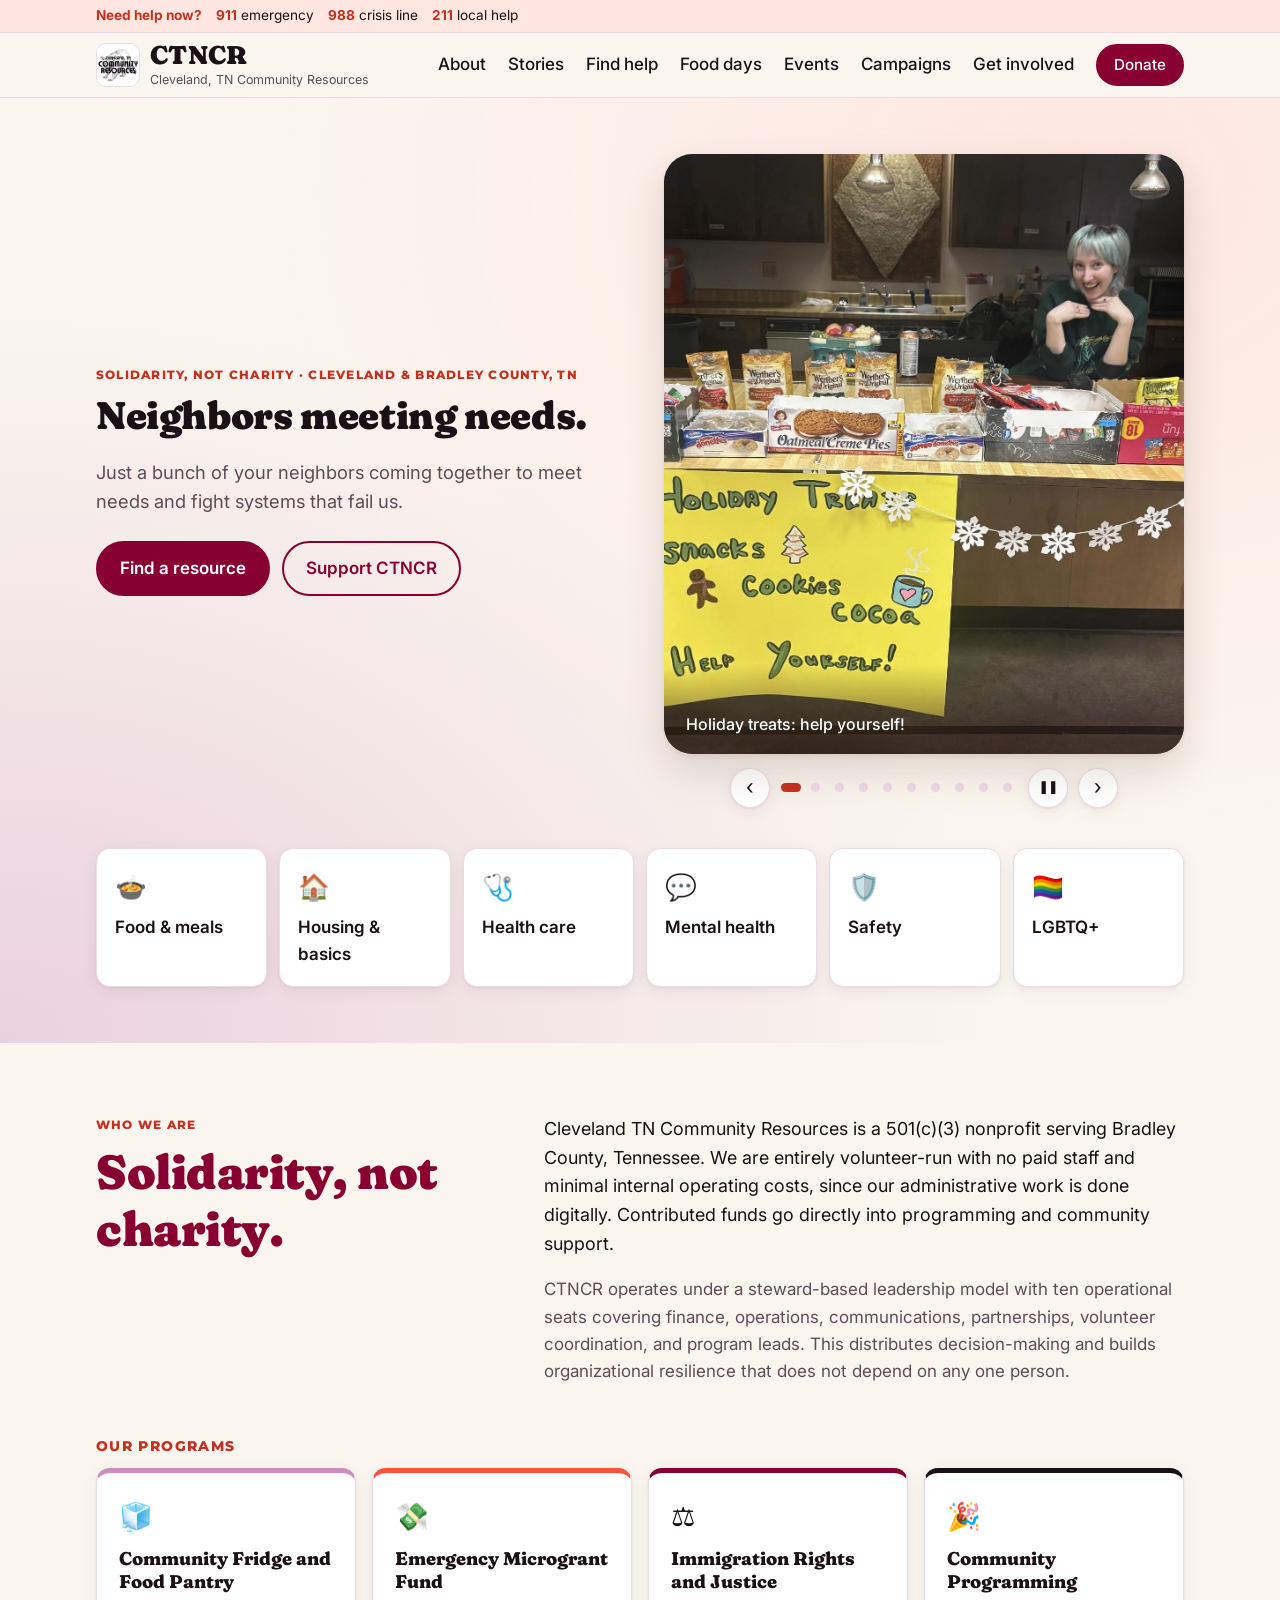
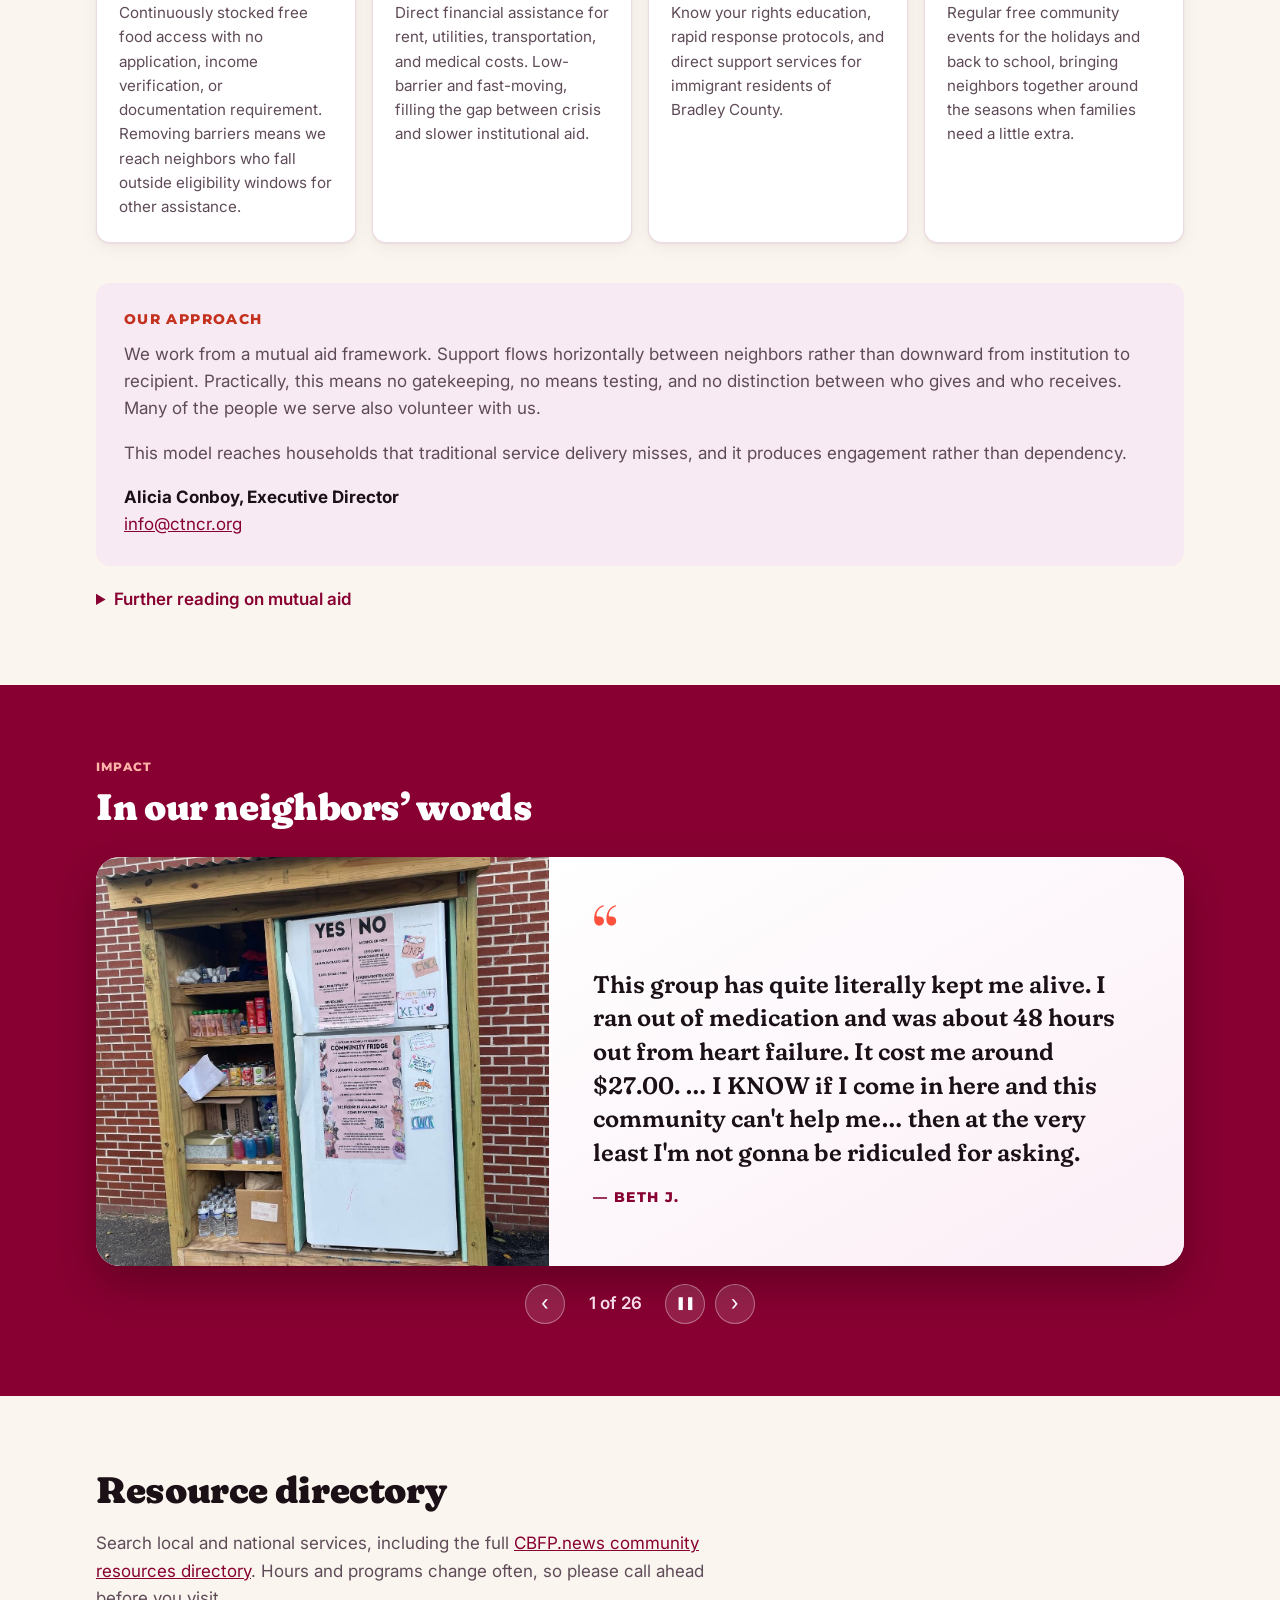
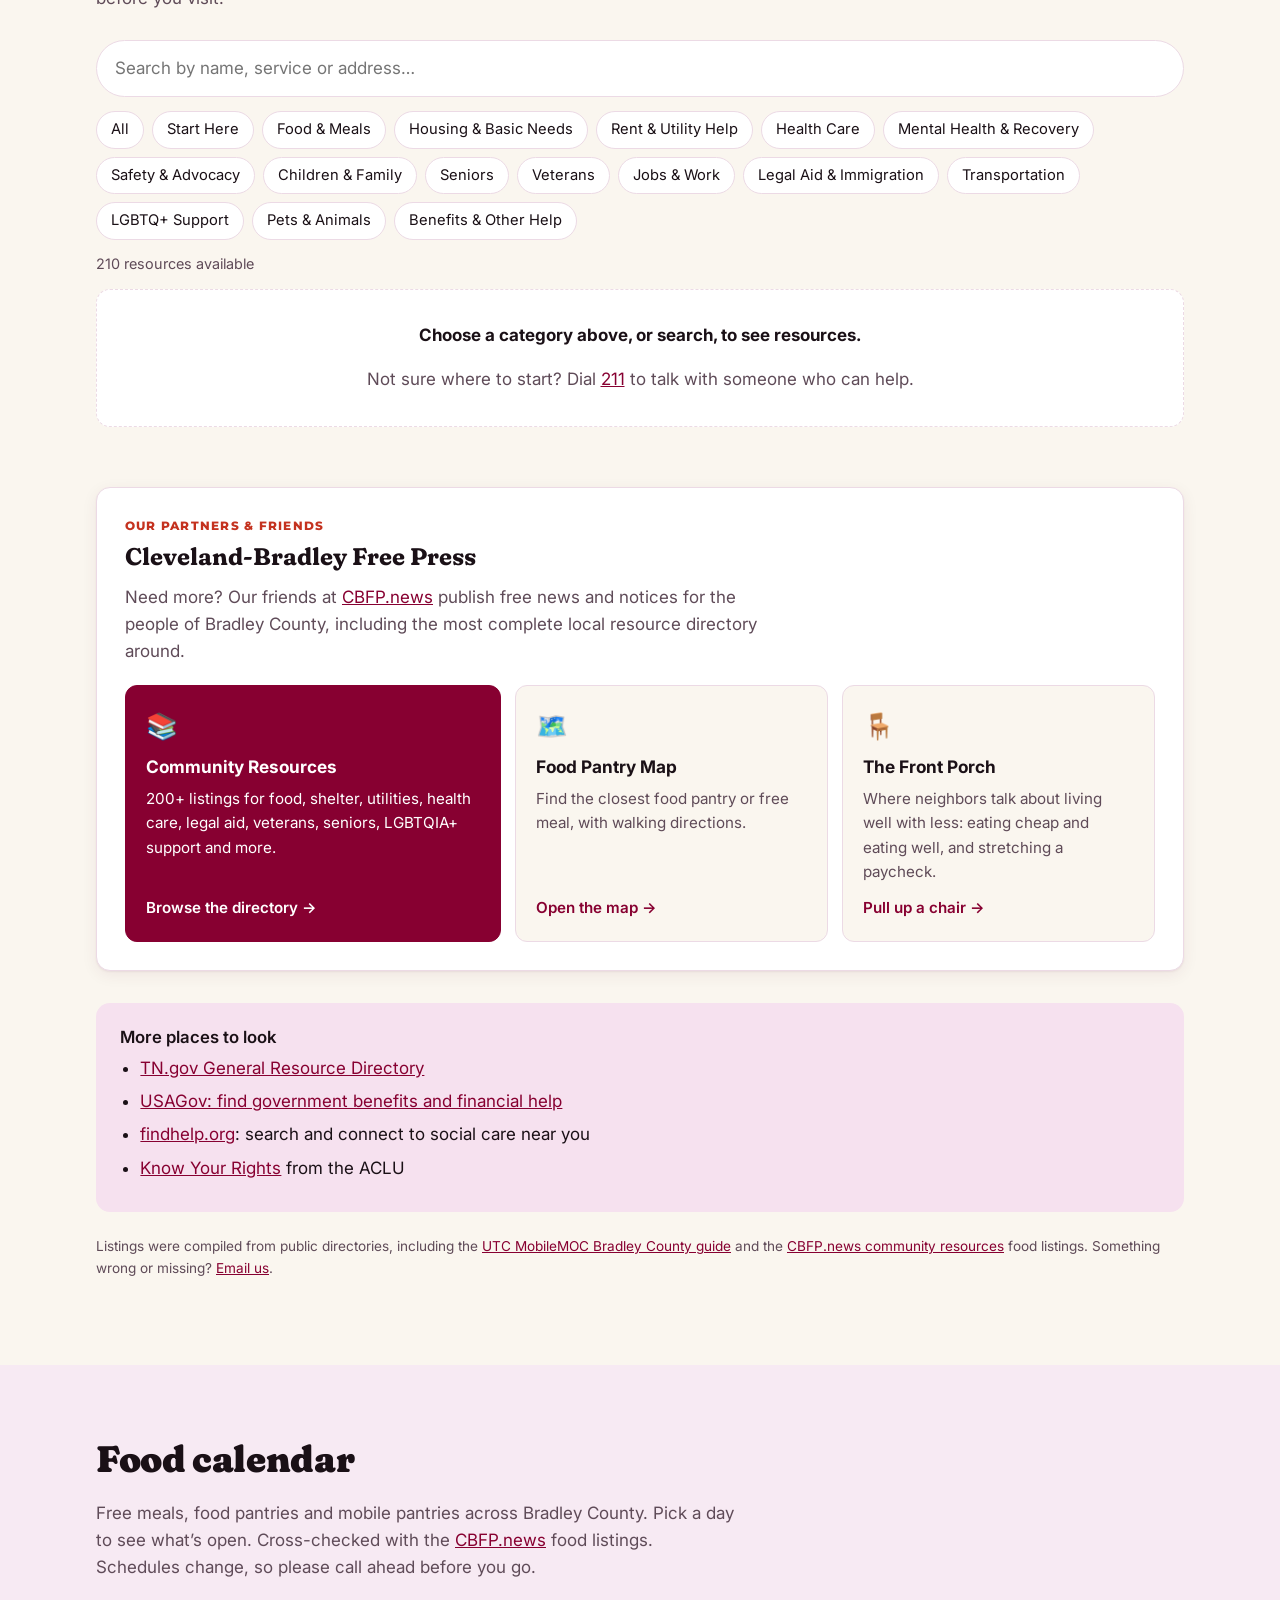
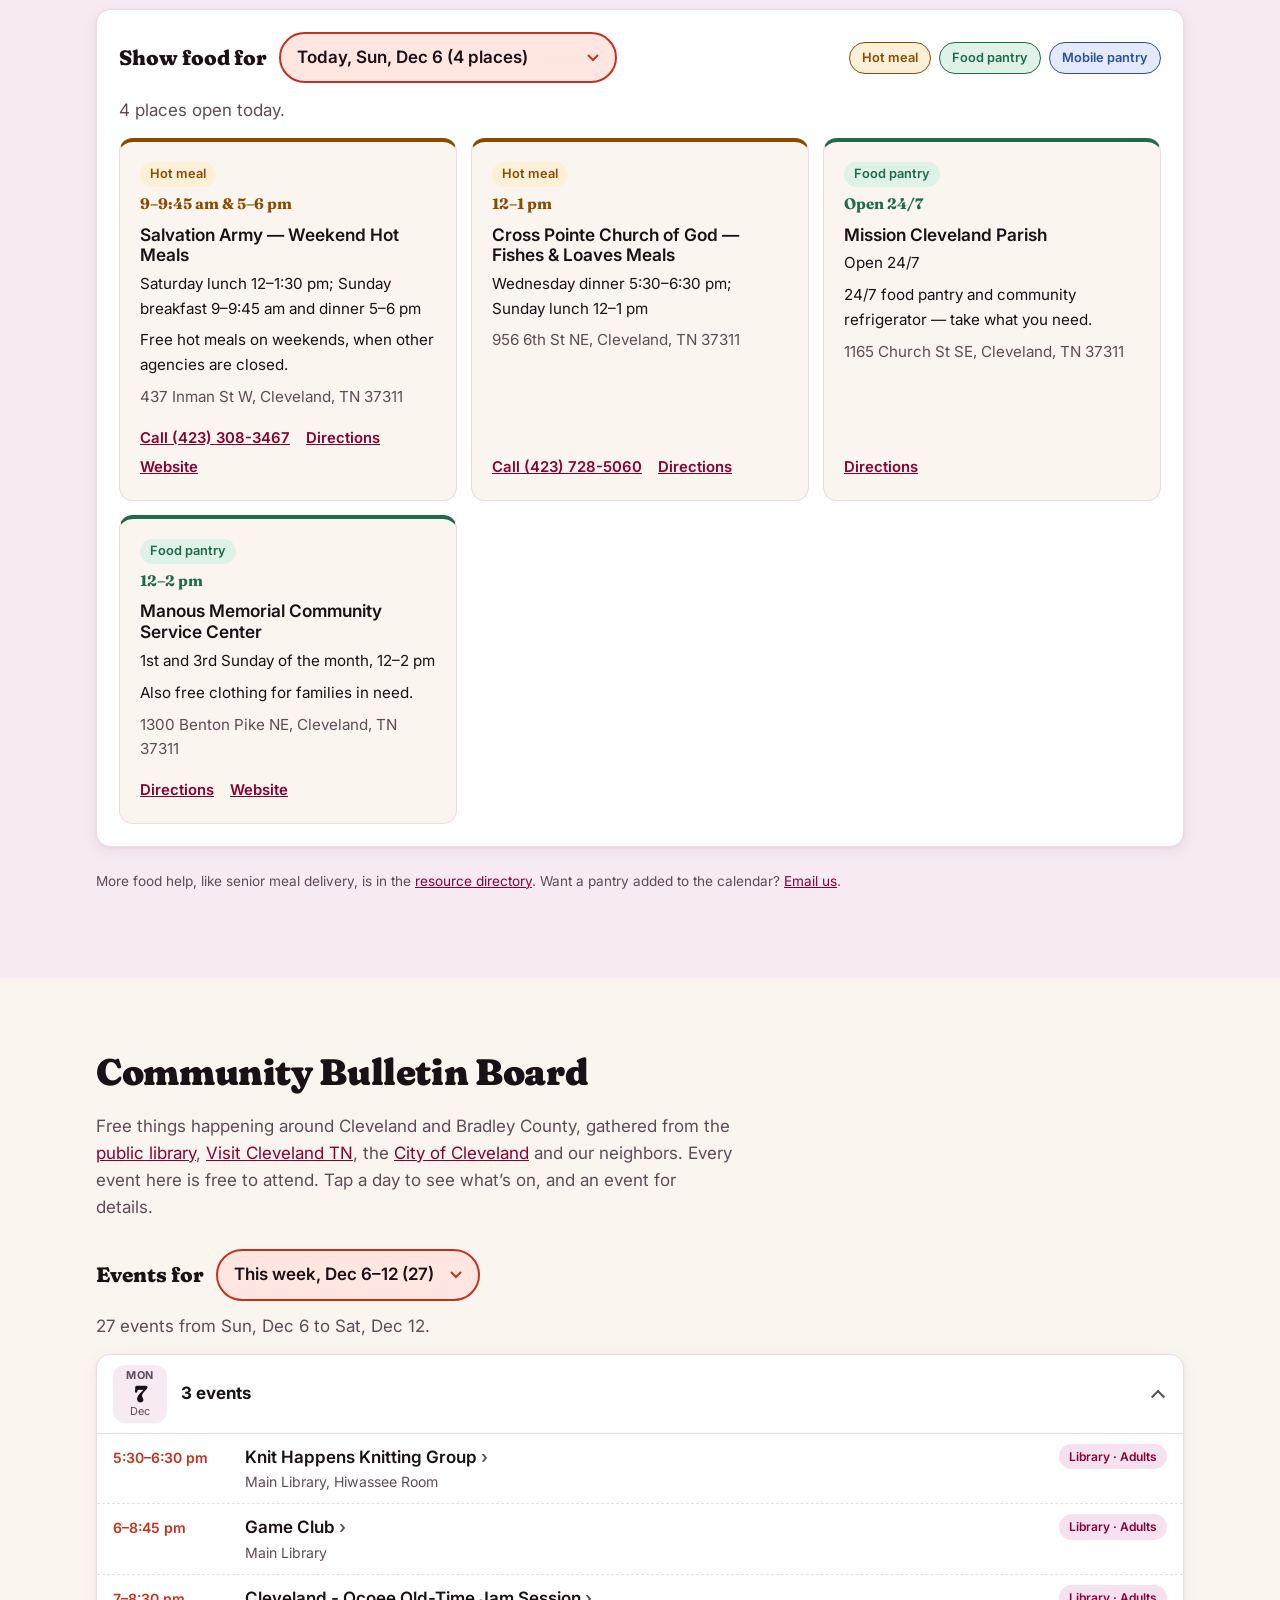
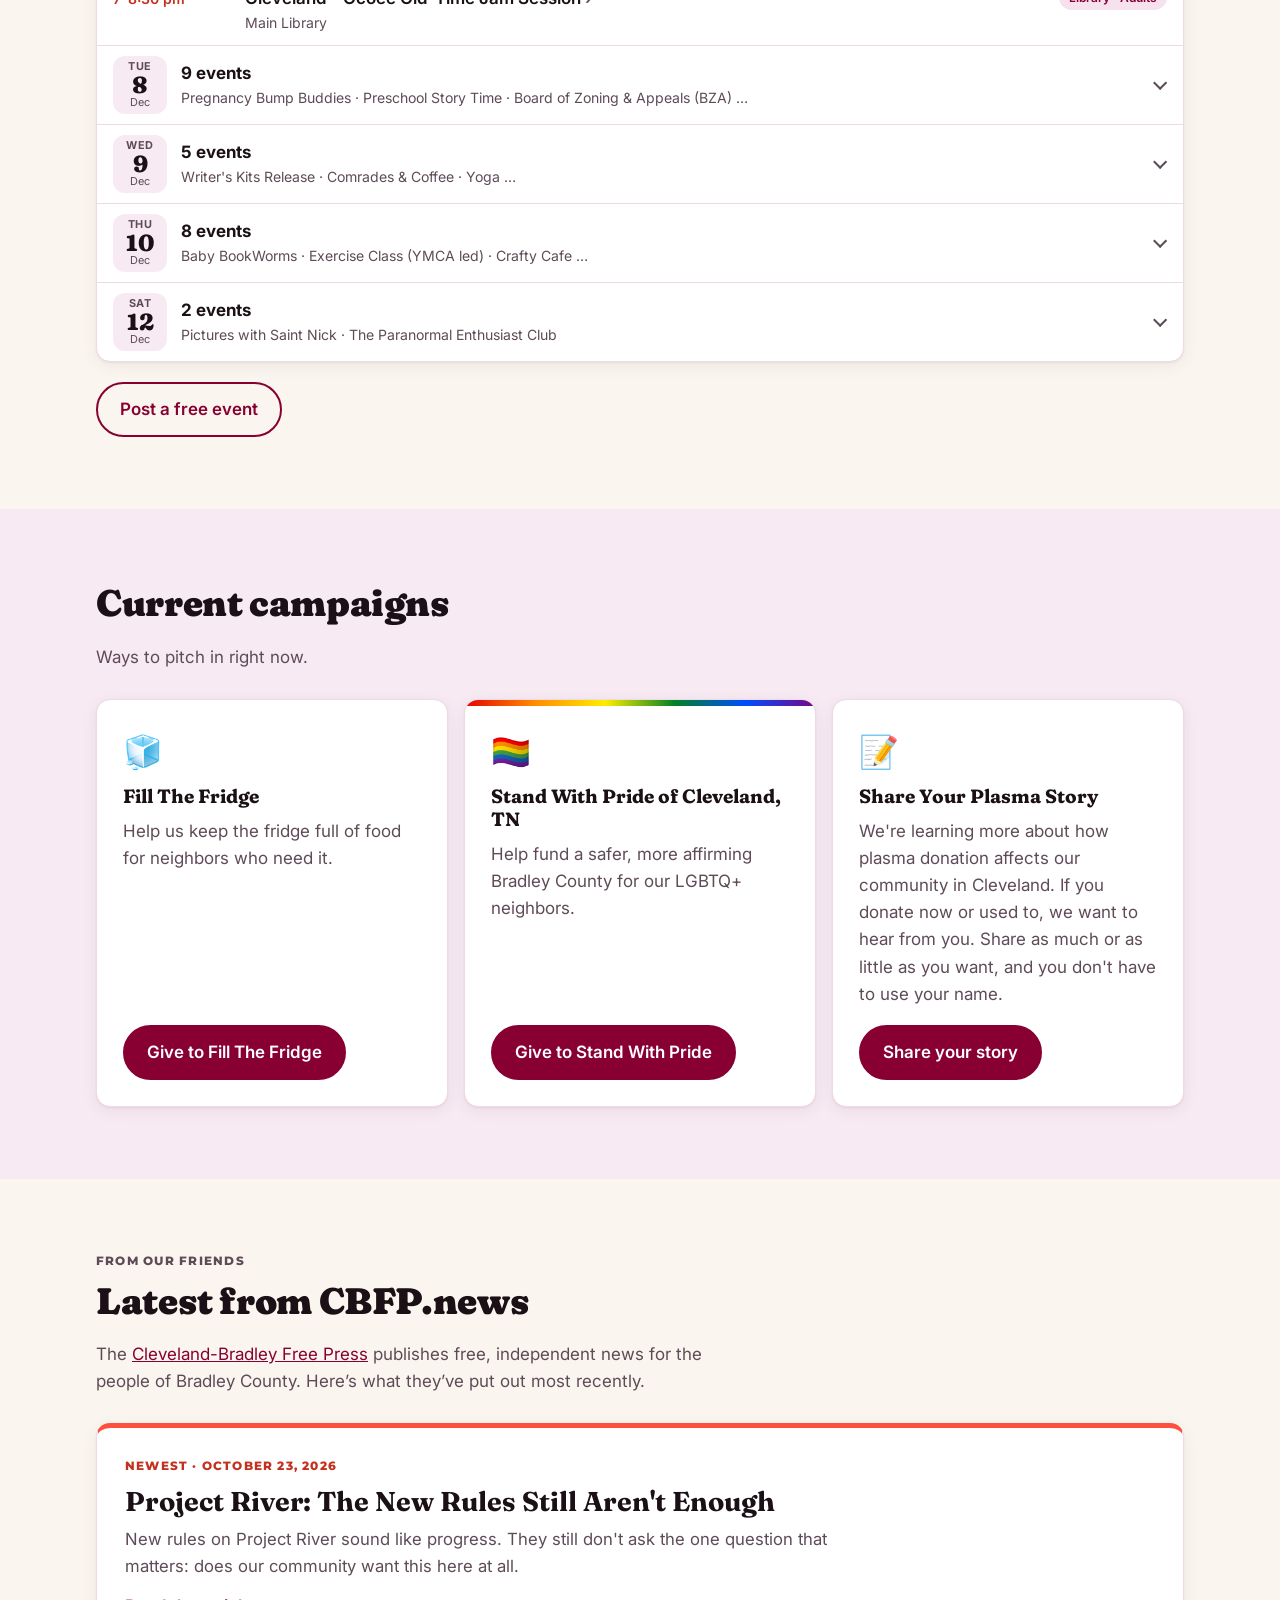
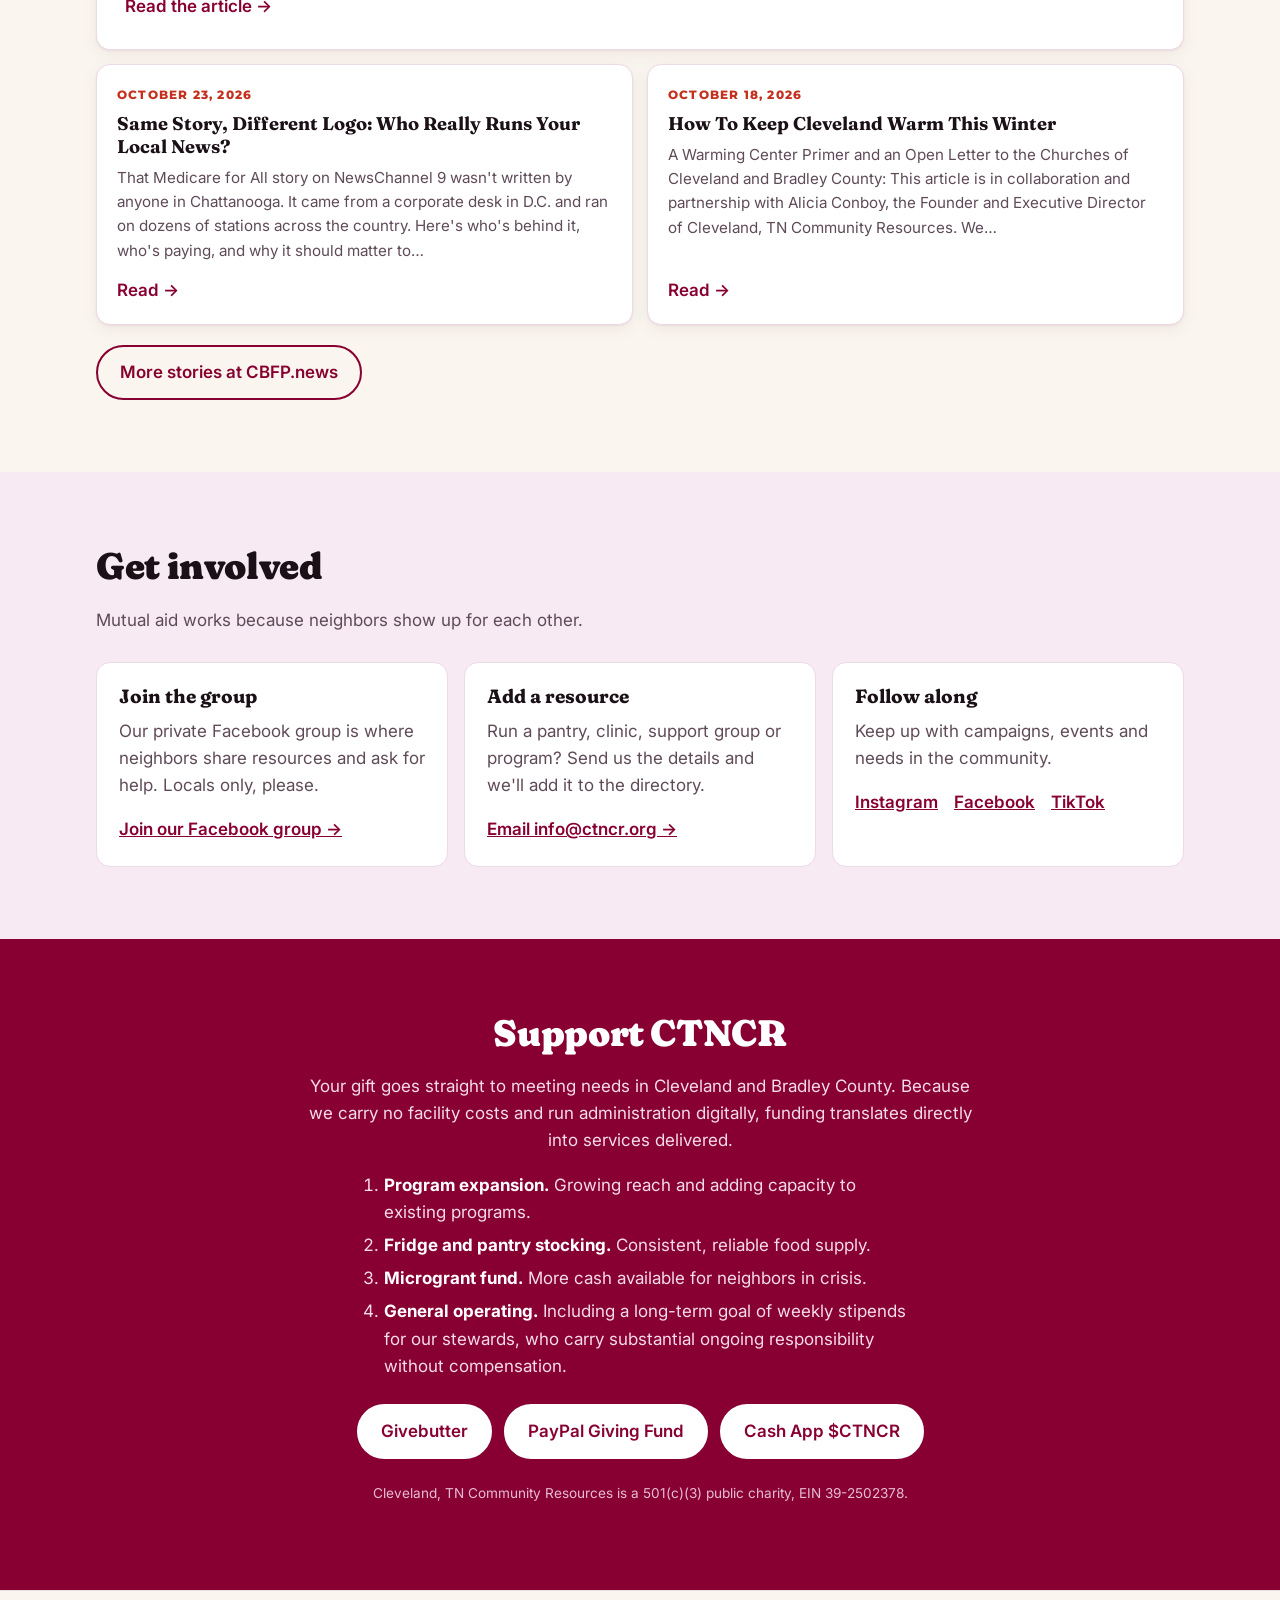
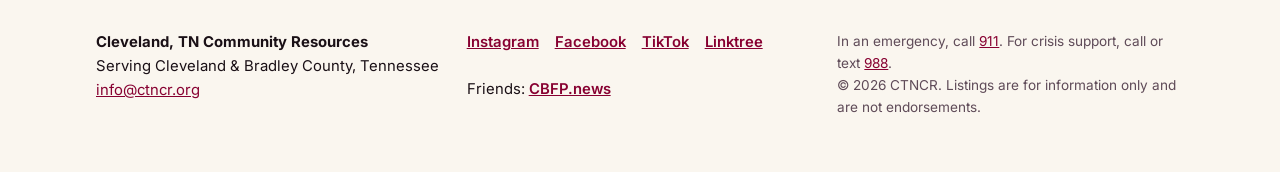
==== index.html @ d8496a86 "Take the Our leadership section off for now It isn't finished yet: roles, bios and permission to lis" ====
<!doctype html>
<html lang="en">
<head>
  <meta charset="utf-8">
  <meta name="viewport" content="width=device-width, initial-scale=1">
  <meta name="theme-color" content="#870031">
  <title>Cleveland, TN Community Resources</title>
  <meta name="description" content="Cleveland, TN Community Resources (CTNCR): just a bunch of your neighbors coming together to meet needs and fight systems that fail us.">
  <meta property="og:title" content="Cleveland, TN Community Resources">
  <meta property="og:description" content="Just a bunch of your neighbors coming together to meet needs and fight systems that fail us.">
  <meta property="og:image" content="assets/logo.png">
  <link rel="preconnect" href="https://fonts.googleapis.com">
  <link rel="preconnect" href="https://fonts.gstatic.com" crossorigin>
  <link href="https://fonts.googleapis.com/css2?family=Fraunces:opsz,wght,SOFT@9..144,600..900,100&family=Inter:wght@400;500;600&family=Montserrat:wght@800&display=swap" rel="stylesheet">
  <link rel="stylesheet" href="styles.css">
  <link rel="icon" type="image/png" href="assets/favicon.png">
</head>
<body>
  <a class="skip-link" href="#main">Skip to content</a>

  <div class="crisis-bar" role="region" aria-label="Emergency help">
    <div class="wrap">
      <strong>Need help now?</strong>
      <a href="tel:911"><b>911</b> emergency</a>
      <a href="tel:988"><b>988</b> crisis line</a>
      <a href="tel:211"><b>211</b> local help</a>
    </div>
  </div>

  <header class="site-header">
    <div class="wrap header-inner">
      <a class="brand" href="#top" aria-label="CTNCR home">
        <img class="brand-mark" src="assets/logo-240.png" alt="" width="44" height="44">
        <span><span class="brand-short">CTNCR</span><span class="brand-long">Cleveland, TN Community Resources</span></span>
      </a>
      <button class="nav-toggle" aria-expanded="false" aria-controls="site-nav">Menu</button>
      <nav id="site-nav" class="site-nav" aria-label="Main">
        <a href="#about">About</a>
        <a href="#stories">Stories</a>
        <a href="#resources">Find help</a>
        <a href="#food-calendar">Food days</a>
        <a href="#events">Events</a>
        <a href="#campaigns">Campaigns</a>
        <a href="#get-involved">Get involved</a>
        <a class="btn btn-small" href="#donate">Donate</a>
      </nav>
    </div>
  </header>

  <main id="main">
    <section class="hero" id="top">
      <div class="wrap hero-inner">
        <div>
          <p class="eyebrow">Solidarity, not charity · Cleveland &amp; Bradley County, TN</p>
          <h1 class="hero-title">Neighbors meeting needs.</h1>
          <p class="lede">Just a bunch of your neighbors coming together to meet needs and fight systems that fail us.</p>
          <div class="hero-actions">
            <a class="btn" href="#resources">Find a resource</a>
            <a class="btn btn-ghost" href="#donate">Support CTNCR</a>
          </div>
        </div>
        <div class="slideshow" id="photos" role="region" aria-roledescription="carousel" aria-label="Photos from our community" hidden>
          <div class="slides" id="slides"></div>
          <div class="slideshow-controls">
            <button type="button" class="slideshow-btn" id="slide-prev" aria-label="Previous photo">‹</button>
            <div class="slide-dots" id="slide-dots" role="group" aria-label="Choose a photo"></div>
            <button type="button" class="slideshow-btn" id="slide-pause" aria-label="Pause slideshow">❚❚</button>
            <button type="button" class="slideshow-btn" id="slide-next" aria-label="Next photo">›</button>
          </div>
        </div>
      </div>
      <div class="wrap">
        <ul class="quick-links" aria-label="Browse by need">
          <li><a href="#resources" data-jump="food"><span aria-hidden="true">🍲</span>Food &amp; meals</a></li>
          <li><a href="#resources" data-jump="housing"><span aria-hidden="true">🏠</span>Housing &amp; basics</a></li>
          <li><a href="#resources" data-jump="health"><span aria-hidden="true">🩺</span>Health care</a></li>
          <li><a href="#resources" data-jump="mental"><span aria-hidden="true">💬</span>Mental health</a></li>
          <li><a href="#resources" data-jump="safety"><span aria-hidden="true">🛡️</span>Safety</a></li>
          <li><a href="#resources" data-jump="lgbtq"><span aria-hidden="true">🏳️‍🌈</span>LGBTQ+</a></li>
        </ul>
      </div>
    </section>

    <section class="section who" id="about" aria-labelledby="about-title">
      <div class="wrap">
        <div class="who-intro">
          <div>
            <p class="eyebrow">Who we are</p>
            <h2 id="about-title">Solidarity, not charity.</h2>
          </div>
          <div class="who-text">
            <p>Cleveland TN Community Resources is a 501(c)(3) nonprofit serving Bradley County, Tennessee. We are entirely volunteer-run with no paid staff and minimal internal operating costs, since our administrative work is done digitally. Contributed funds go directly into programming and community support.</p>
            <p>CTNCR operates under a steward-based leadership model with ten operational seats covering finance, operations, communications, partnerships, volunteer coordination, and program leads. This distributes decision-making and builds organizational resilience that does not depend on any one person.</p>
          </div>
        </div>

        <h3 class="who-subhead">Our programs</h3>
        <div class="program-grid">
          <article class="program">
            <span class="program-icon" aria-hidden="true">🧊</span>
            <h4>Community Fridge and Food Pantry</h4>
            <p>Continuously stocked free food access with no application, income verification, or documentation requirement. Removing barriers means we reach neighbors who fall outside eligibility windows for other assistance.</p>
          </article>
          <article class="program">
            <span class="program-icon" aria-hidden="true">💸</span>
            <h4>Emergency Microgrant Fund</h4>
            <p>Direct financial assistance for rent, utilities, transportation, and medical costs. Low-barrier and fast-moving, filling the gap between crisis and slower institutional aid.</p>
          </article>
          <article class="program">
            <span class="program-icon" aria-hidden="true">⚖️</span>
            <h4>Immigration Rights and Justice</h4>
            <p>Know your rights education, rapid response protocols, and direct support services for immigrant residents of Bradley County.</p>
          </article>
          <article class="program">
            <span class="program-icon" aria-hidden="true">🎉</span>
            <h4>Community Programming</h4>
            <p>Regular free community events for the holidays and back to school, bringing neighbors together around the seasons when families need a little extra.</p>
          </article>
        </div>

        <div class="approach">
          <div>
            <h3>Our approach</h3>
            <p>We work from a mutual aid framework. Support flows horizontally between neighbors rather than downward from institution to recipient. Practically, this means no gatekeeping, no means testing, and no distinction between who gives and who receives. Many of the people we serve also volunteer with us.</p>
            <p>This model reaches households that traditional service delivery misses, and it produces engagement rather than dependency.</p>
            <p class="who-contact"><strong>Alicia Conboy, Executive Director</strong><br><a href="mailto:info@ctncr.org">info@ctncr.org</a></p>
          </div>
        </div>

        <details class="further-reading">
          <summary>Further reading on mutual aid</summary>
          <ul>
            <li><a href="https://www.academia.edu/120401953/Let_this_radicalize_you"><cite>Let This Radicalize You: Organizing and the Revolution of Reciprocal Care</cite></a> by Mariame Kaba and Kelly Hayes</li>
            <li><a href="https://share.google/mllw7Ak4A6tqDtRcj"><cite>Let This Radicalize You: A Workbook</cite></a></li>
            <li><a href="https://theanarchistlibrary.org/library/dean-spade-mutual-aid"><cite>Mutual Aid: Building Solidarity During This Crisis (and the Next)</cite></a> by Dean Spade</li>
          </ul>
        </details>
      </div>
    </section>

    <section class="section stories" id="stories" aria-labelledby="stories-title" hidden>
      <div class="wrap">
        <div class="section-head">
          <p class="eyebrow">Impact</p>
          <h2 id="stories-title">In our neighbors’ words</h2>
        </div>
        <div class="story-show" role="region" aria-roledescription="carousel" aria-label="Neighbors' stories">
          <div class="story-slides" id="story-slides"></div>
          <div class="story-controls">
            <button type="button" class="slideshow-btn" id="story-prev" aria-label="Previous story">‹</button>
            <span class="story-count" id="story-count" aria-live="polite"></span>
            <button type="button" class="slideshow-btn" id="story-pause" aria-label="Pause stories">❚❚</button>
            <button type="button" class="slideshow-btn" id="story-next" aria-label="Next story">›</button>
          </div>
        </div>
      </div>
    </section>

    <section class="section" id="resources" aria-labelledby="resources-title">
      <div class="wrap">
        <div class="section-head">
          <h2 id="resources-title">Resource directory</h2>
          <p>Search local and national services, including the full <a href="https://cbfp.news/resources/">CBFP.news community resources directory</a>. Hours and programs change often, so please call ahead before you visit.</p>
        </div>

        <div class="filters">
          <label class="search">
            <span class="visually-hidden">Search resources</span>
            <input type="search" id="search" placeholder="Search by name, service or address…" autocomplete="off">
          </label>
          <div class="chips" id="chips" role="group" aria-label="Filter by category"></div>
        </div>

        <p class="result-count" id="result-count" aria-live="polite"></p>
        <div class="cards" id="cards"></div>
        <div class="load-more-wrap">
          <button type="button" class="btn btn-ghost" id="load-more" hidden></button>
        </div>

        <aside class="partner" aria-labelledby="partner-title">
          <div class="partner-head">
            <p class="eyebrow">Our partners &amp; friends</p>
            <h3 id="partner-title">Cleveland-Bradley Free Press</h3>
            <p>Need more? Our friends at <a href="https://cbfp.news/">CBFP.news</a> publish free news and notices for the people of Bradley County, including the most complete local resource directory around.</p>
          </div>
          <div class="partner-grid">
            <a class="partner-card partner-card-featured" href="https://cbfp.news/resources/">
              <span class="partner-icon" aria-hidden="true">📚</span>
              <strong>Community Resources</strong>
              <span>200+ listings for food, shelter, utilities, health care, legal aid, veterans, seniors, LGBTQIA+ support and more.</span>
              <span class="partner-cta">Browse the directory →</span>
            </a>
            <a class="partner-card" href="https://cbfp.news/resources/food-map/">
              <span class="partner-icon" aria-hidden="true">🗺️</span>
              <strong>Food Pantry Map</strong>
              <span>Find the closest food pantry or free meal, with walking directions.</span>
              <span class="partner-cta">Open the map →</span>
            </a>
            <a class="partner-card" href="https://cbfp.news/front-porch/">
              <span class="partner-icon" aria-hidden="true">🪑</span>
              <strong>The Front Porch</strong>
              <span>Where neighbors talk about living well with less: eating cheap and eating well, and stretching a paycheck.</span>
              <span class="partner-cta">Pull up a chair →</span>
            </a>
          </div>
        </aside>

        <div class="more-dirs">
          <h3>More places to look</h3>
          <ul>
            <li><a href="https://www.tn.gov/humanservices/information-and-resources/tdhs-resource-library/community-resources.html">TN.gov General Resource Directory</a></li>
            <li><a href="https://www.usa.gov/benefit-finder">USAGov: find government benefits and financial help</a></li>
            <li><a href="https://www.findhelp.org">findhelp.org</a>: search and connect to social care near you</li>
            <li><a href="https://www.aclu.org/know-your-rights">Know Your Rights</a> from the ACLU</li>
          </ul>
        </div>

        <p class="fine-print">Listings were compiled from public directories, including the
          <a href="https://www.utc.edu/college-of-nursing/mobilemoc/our-services/community-resource-guide/bradley-county-community-resource-guide">UTC MobileMOC Bradley County guide</a>
          and the <a href="https://cbfp.news/resources/">CBFP.news community resources</a> food listings.
          Something wrong or missing? <a href="mailto:info@ctncr.org">Email us</a>.</p>
      </div>
    </section>

    <section class="section section-alt" id="food-calendar" aria-labelledby="food-calendar-title">
      <div class="wrap">
        <div class="section-head">
          <h2 id="food-calendar-title">Food calendar</h2>
          <p>Free meals, food pantries and mobile pantries across Bradley County. Pick a day to see what&rsquo;s open. Cross-checked with the <a href="https://cbfp.news/resources/food-pantries/">CBFP.news</a> food listings. Schedules change, so please call ahead before you go.</p>
        </div>

        <div class="cal">
          <div class="cal-toolbar">
            <label class="day-picker">
              <span class="day-picker-label">Show food for</span>
              <select id="day-select"></select>
            </label>
            <div class="cal-legend" id="cal-legend" role="group" aria-label="Show on calendar"></div>
          </div>
          <p class="day-count" id="day-count" aria-live="polite"></p>
          <ul class="day-list" id="day-list"></ul>
          <p class="cal-hint day-swipe-hint">Swipe sideways to see more places.</p>
        </div>
        <p class="fine-print">More food help, like senior meal delivery, is in the <a href="#resources" data-jump="food">resource directory</a>. Want a pantry added to the calendar? <a href="mailto:info@ctncr.org?subject=Food%20calendar">Email us</a>.</p>
      </div>
    </section>

    <section class="section" id="events" aria-labelledby="events-title">
      <div class="wrap">
        <div class="section-head">
          <h2 id="events-title">Community Bulletin Board</h2>
          <p>Free things happening around Cleveland and Bradley County, gathered from the <a href="https://clevelandlibrary.org/">public library</a>, <a href="https://visitclevelandtn.com/events/">Visit Cleveland TN</a>, the <a href="https://www.clevelandtn.gov/calendar.aspx">City of Cleveland</a> and our neighbors. Every event here is free to attend. Tap a day to see what&rsquo;s on, and an event for details.</p>
        </div>
        <div class="board-toolbar">
          <label class="day-picker">
            <span class="day-picker-label">Events for</span>
            <select id="board-select"></select>
          </label>
        </div>
        <p class="day-count" id="board-count" aria-live="polite"></p>
        <div id="board"></div>
        <p class="board-cta">
          <a class="btn btn-ghost" href="mailto:info@ctncr.org?subject=Free%20event%20for%20the%20bulletin%20board&amp;body=Event%20name%3A%0D%0ADate%20and%20time%3A%0D%0ALocation%3A%0D%0AWho%20is%20hosting%3A%0D%0ADescription%3A%0D%0ALink%20(if%20any)%3A%0D%0A">Post a free event</a>
        </p>
      </div>
    </section>

    <section class="section section-alt" id="campaigns" aria-labelledby="campaigns-title">
      <div class="wrap">
        <div class="section-head">
          <h2 id="campaigns-title">Current campaigns</h2>
          <p>Ways to pitch in right now.</p>
        </div>
        <div class="campaign-grid">
          <article class="campaign">
            <span class="campaign-icon" aria-hidden="true">🧊</span>
            <h3>Fill The Fridge</h3>
            <p>Help us keep the fridge full of food for neighbors who need it.</p>
            <a class="btn" href="https://givebutter.com/fill-the-fridge-hvkico">Give to Fill The Fridge</a>
          </article>
          <article class="campaign campaign-pride">
            <span class="campaign-icon" aria-hidden="true">🏳️‍🌈</span>
            <h3>Stand With Pride of Cleveland, TN</h3>
            <p>Help fund a safer, more affirming Bradley County for our LGBTQ+ neighbors.</p>
            <a class="btn" href="https://givebutter.com/stand-with-pride-of-cleveland-tn-help-fund-a-safer-more-affirming-bradley-county-vewqfr">Give to Stand With Pride</a>
          </article>
          <article class="campaign">
            <span class="campaign-icon" aria-hidden="true">📝</span>
            <h3>Share Your Plasma Story</h3>
            <p>We're learning more about how plasma donation affects our community in Cleveland. If you donate now or used to, we want to hear from you. Share as much or as little as you want, and you don't have to use your name.</p>
            <a class="btn" href="https://docs.google.com/forms/d/e/1FAIpQLSd16laV3TeREYL7rh5eY4t0zYZuSi1JVtyOB9LjhBYkIe96TA/viewform">Share your story</a>
          </article>
        </div>
      </div>
    </section>

    <section class="section" id="news" aria-labelledby="news-title">
      <div class="wrap">
        <div class="section-head">
          <p class="eyebrow">From our friends</p>
          <h2 id="news-title">Latest from CBFP.news</h2>
          <p>The <a href="https://cbfp.news/">Cleveland-Bradley Free Press</a> publishes free, independent news for the people of Bradley County. Here&rsquo;s what they&rsquo;ve put out most recently.</p>
        </div>
        <div class="news-grid" id="news-list">
          <a class="news-card news-featured" href="https://cbfp.news/news/">
            <strong class="news-title">Read the latest from CBFP.news</strong>
            <span class="news-cta">Go to CBFP.news →</span>
          </a>
        </div>
        <p class="board-cta">
          <a class="btn btn-ghost" href="https://cbfp.news/news/">More stories at CBFP.news</a>
        </p>
      </div>
    </section>

    <section class="section section-alt" id="get-involved" aria-labelledby="involved-title">
      <div class="wrap">
        <div class="section-head">
          <h2 id="involved-title">Get involved</h2>
          <p>Mutual aid works because neighbors show up for each other.</p>
        </div>
        <div class="involve-grid">
          <article>
            <h3>Join the group</h3>
            <p>Our private Facebook group is where neighbors share resources and ask for help. Locals only, please.</p>
            <a href="https://www.facebook.com/share/g/1Bm9HN4uWn/?mibextid=wwXIfr">Join our Facebook group →</a>
          </article>
          <article>
            <h3>Add a resource</h3>
            <p>Run a pantry, clinic, support group or program? Send us the details and we'll add it to the directory.</p>
            <a href="mailto:info@ctncr.org?subject=New%20resource%20for%20the%20directory">Email info@ctncr.org →</a>
          </article>
          <article>
            <h3>Follow along</h3>
            <p>Keep up with campaigns, events and needs in the community.</p>
            <p class="social-links">
              <a href="https://instagram.com/clevelandtncommunityresources">Instagram</a>
              <a href="https://www.facebook.com/share/1BhQLh7dQu/?mibextid=wwXIfr">Facebook</a>
              <a href="https://tiktok.com/@ctncr1">TikTok</a>
            </p>
          </article>
        </div>
      </div>
    </section>

    <dialog class="lightbox" id="lightbox" aria-label="Photo viewer">
      <figure>
        <img id="lightbox-img" src="" alt="">
        <figcaption id="lightbox-caption"></figcaption>
      </figure>
      <button type="button" class="lightbox-btn lightbox-close" id="lightbox-close" aria-label="Close">✕</button>
      <button type="button" class="lightbox-btn lightbox-prev" id="lightbox-prev" aria-label="Previous photo">‹</button>
      <button type="button" class="lightbox-btn lightbox-next" id="lightbox-next" aria-label="Next photo">›</button>
    </dialog>

    <section class="section donate" id="donate" aria-labelledby="donate-title">
      <div class="wrap donate-inner">
        <h2 id="donate-title">Support CTNCR</h2>
        <p>Your gift goes straight to meeting needs in Cleveland and Bradley County. Because we carry no facility costs and run administration digitally, funding translates directly into services delivered.</p>
        <ol class="priorities">
          <li><strong>Program expansion.</strong> Growing reach and adding capacity to existing programs.</li>
          <li><strong>Fridge and pantry stocking.</strong> Consistent, reliable food supply.</li>
          <li><strong>Microgrant fund.</strong> More cash available for neighbors in crisis.</li>
          <li><strong>General operating.</strong> Including a long-term goal of weekly stipends for our stewards, who carry substantial ongoing responsibility without compensation.</li>
        </ol>
        <div class="donate-actions">
          <a class="btn btn-light" href="https://givebutter.com/CRBahI">Givebutter</a>
          <a class="btn btn-light" href="https://paypal.com/us/fundraiser/charity/5715805">PayPal Giving Fund</a>
          <a class="btn btn-light" href="https://cash.app/$CTNCR">Cash App $CTNCR</a>
        </div>
        <p class="fine-print">Cleveland, TN Community Resources is a 501(c)(3) public charity, EIN 39-2502378.</p>
      </div>
    </section>
  </main>

  <footer class="site-footer">
    <div class="wrap footer-inner">
      <p><strong>Cleveland, TN Community Resources</strong><br>Serving Cleveland &amp; Bradley County, Tennessee<br><a href="mailto:info@ctncr.org">info@ctncr.org</a></p>
      <p class="social-links">
        <a href="https://instagram.com/clevelandtncommunityresources">Instagram</a>
        <a href="https://www.facebook.com/share/1BhQLh7dQu/?mibextid=wwXIfr">Facebook</a>
        <a href="https://tiktok.com/@ctncr1">TikTok</a>
        <a href="https://linktr.ee/clevelandresources">Linktree</a>
        <span>Friends: <a href="https://cbfp.news/">CBFP.news</a></span>
      </p>
      <p class="fine-print">In an emergency, call <a href="tel:911">911</a>. For crisis support, call or text <a href="tel:988">988</a>.<br>&copy; <span id="year"></span> CTNCR. Listings are for information only and are not endorsements.</p>
    </div>
  </footer>

  <script src="resources.js"></script>
  <script src="food-schedule.js"></script>
  <script src="events.js"></script>
  <script src="auto-events.js"></script>
  <script src="cbfp-news.js"></script>
  <script src="gallery.js"></script>
  <script src="stories.js"></script>
  <script src="script.js"></script>
</body>
</html>
---- styles.css ----
:root {
  /* CTNCR brand: lilac #CE8CBF, coral #FD513E, wine #870031, white, black */
  --lilac: #ce8cbf;
  --coral: #fd513e;
  --wine: #870031;
  --bg: #faf6ef;
  --bg-alt: #f7eaf3;
  --surface: #ffffff;
  --text: #1a1016;
  --muted: #5f4b58;
  --border: #ecdae5;
  --brand: #870031;
  --brand-ink: #ffffff;
  --brand-soft: #f6e1ef;
  --accent: #fd513e;
  --warm: #c4321f; /* coral, deepened so small text stays readable */
  --warm-soft: #ffe6e1;
  --meal: #8a4b00;
  --meal-soft: #fdf0d8;
  --pantry: #1f6a4a;
  --pantry-soft: #dff2e8;
  --mobile: #2d4f9e;
  --mobile-soft: #e3eafb;
  --shadow: 0 1px 2px rgba(80, 20, 50, 0.06), 0 4px 16px rgba(80, 20, 50, 0.07);
  --radius: 14px;
  --font-body: "Inter", system-ui, -apple-system, "Segoe UI", sans-serif;
  --font-display: "Fraunces", Georgia, serif;
  --font-label: "Montserrat", var(--font-body);
}

@media (prefers-color-scheme: dark) {
  :root {
    --bg: #170c12;
    --bg-alt: #201019;
    --surface: #2a1720;
    --text: #f8eef3;
    --muted: #cbb5c2;
    --border: #45283a;
    --brand: #eba8da;
    --brand-ink: #2a0716;
    --brand-soft: #3b1a2f;
    --warm: #ff8a78;
    --warm-soft: #3d1a14;
    --meal: #f6c779;
    --meal-soft: #3a2a12;
    --pantry: #8fdcb5;
    --pantry-soft: #163327;
    --mobile: #a9c1ff;
    --mobile-soft: #1b2747;
    --shadow: 0 1px 2px rgba(0, 0, 0, 0.3), 0 4px 16px rgba(0, 0, 0, 0.25);
  }
}

*, *::before, *::after { box-sizing: border-box; }

html { scroll-behavior: smooth; scroll-padding-top: 80px; }

body {
  margin: 0;
  background: var(--bg);
  color: var(--text);
  font-family: var(--font-body);
  font-size: 17px;
  line-height: 1.6;
}

h1, h2, h3 { font-family: var(--font-display); font-variation-settings: "SOFT" 100; line-height: 1.2; margin: 0 0 0.5em; }
h1, h2 { font-weight: 900; letter-spacing: -0.01em; }
h1 { font-size: clamp(2.2rem, 5vw, 3.4rem); letter-spacing: -0.01em; }
h2 { font-size: clamp(1.7rem, 3.5vw, 2.3rem); }
h3 { font-size: 1.2rem; }
p { margin: 0 0 1em; }
a { color: var(--brand); }

.wrap { max-width: 1120px; margin: 0 auto; padding: 0 16px; }

.visually-hidden {
  position: absolute; width: 1px; height: 1px; overflow: hidden;
  clip: rect(0 0 0 0); white-space: nowrap;
}

.skip-link {
  position: absolute; left: -999px; top: 8px; z-index: 100;
  background: var(--surface); padding: 8px 12px; border-radius: 8px;
}
.skip-link:focus { left: 8px; }

:focus-visible { outline: 3px solid var(--accent); outline-offset: 2px; }

/* Crisis bar */
.crisis-bar { background: var(--warm-soft); color: var(--text); font-size: 0.85rem; border-bottom: 1px solid var(--border); }
.crisis-bar .wrap { display: flex; flex-wrap: wrap; align-items: center; gap: 4px 14px; padding-top: 5px; padding-bottom: 5px; }
.crisis-bar strong { color: var(--warm); }
.crisis-bar a { color: var(--text); text-decoration: none; white-space: nowrap; }
.crisis-bar a:hover { text-decoration: underline; }
.crisis-bar b { color: var(--warm); font-weight: 700; }

/* Header */
.site-header {
  position: sticky; top: 0; z-index: 50;
  background: color-mix(in srgb, var(--bg) 92%, transparent);
  backdrop-filter: blur(8px);
  border-bottom: 1px solid var(--border);
}
.header-inner { display: flex; align-items: center; justify-content: space-between; gap: 16px; min-height: 64px; }
.brand { display: flex; align-items: center; gap: 10px; text-decoration: none; color: var(--text); }
.brand-mark { width: 44px; height: 44px; flex: none; border-radius: 10px; background: #fff; border: 1px solid var(--border); }
.brand > span { display: flex; flex-direction: column; justify-content: space-between; height: 44px; }
.brand-short { display: block; font-family: var(--font-display); font-variation-settings: "SOFT" 100; font-weight: 900; color: var(--text); font-size: 1.6rem; line-height: 0.95; letter-spacing: 0.01em; }
.brand-long { display: block; font-size: 0.78rem; line-height: 1.1; color: var(--muted); }

.site-nav { display: flex; align-items: center; gap: 22px; }
.site-nav a { text-decoration: none; color: var(--text); font-weight: 500; }
.site-nav a:hover { color: var(--brand); }
.nav-toggle { display: none; }

/* Buttons */
.btn {
  display: inline-block; padding: 12px 22px; border-radius: 999px;
  background: var(--brand); color: var(--brand-ink) !important;
  font-weight: 600; text-decoration: none; border: 2px solid var(--brand);
  transition: transform 0.15s ease, filter 0.15s ease;
}
.btn:hover { transform: translateY(-1px); filter: brightness(1.08); }
.btn-small { padding: 7px 16px; font-size: 0.95rem; }
.btn-ghost { background: transparent; color: var(--brand) !important; }
.btn-light { background: #fff; border-color: #fff; color: var(--wine) !important; }

/* Hero */
.hero {
  padding: 56px 0 56px;
  background:
    radial-gradient(ellipse at 85% 10%, var(--warm-soft), transparent 55%),
    radial-gradient(ellipse at 0% 100%, color-mix(in srgb, var(--lilac) 35%, transparent), transparent 55%);
}
.hero-inner { display: grid; grid-template-columns: 1fr 1fr; gap: 48px; align-items: center; }
.eyebrow { font-family: var(--font-label); text-transform: uppercase; letter-spacing: 0.1em; font-size: 0.78rem; font-weight: 800; color: var(--warm); margin-bottom: 0.6em; }
/* Keep the headline on one line by sizing it to its column. */
.hero-inner > div:has(.hero-title) { container-type: inline-size; }
.hero-title { white-space: nowrap; font-size: min(3.4rem, 7.4cqi); }
.lede { font-size: 1.15rem; color: var(--muted); max-width: 36em; }
.hero-actions { display: flex; flex-wrap: wrap; gap: 12px; margin-top: 24px; }

.quick-links { list-style: none; margin: 40px 0 0; padding: 0; display: grid; grid-template-columns: repeat(6, 1fr); gap: 12px; }
.quick-links a {
  display: flex; flex-direction: column; gap: 6px; padding: 18px;
  background: var(--surface); border: 1px solid var(--border); border-radius: var(--radius);
  box-shadow: var(--shadow); text-decoration: none; color: var(--text); font-weight: 600;
  transition: border-color 0.15s ease, transform 0.15s ease;
}
.quick-links a:hover { border-color: var(--brand); transform: translateY(-2px); }
.quick-links li { display: flex; }
.quick-links a { flex: 1; }
.quick-links span { font-size: 1.6rem; }

/* Sections */
.section { padding: 72px 0; }
.section-alt { background: var(--bg-alt); }
.section-head { max-width: 640px; margin-bottom: 28px; }
.section-head p { color: var(--muted); }

/* Who we are */
.who-intro { display: grid; grid-template-columns: 1fr 1.6fr; gap: 16px 48px; align-items: start; margin-bottom: 36px; }
.who-intro h2 { font-size: clamp(2rem, 4.5vw, 3rem); color: var(--wine); }
.who-text p { color: var(--muted); }
.who-text p:first-child { font-size: 1.12rem; color: var(--text); }
.who-subhead, .approach h3 { font-family: var(--font-label); font-weight: 800; font-size: 0.85rem; text-transform: uppercase; letter-spacing: 0.1em; color: var(--warm); margin-bottom: 14px; }
.program-grid { display: grid; grid-template-columns: repeat(4, 1fr); gap: 16px; }
.program { padding: 22px; background: var(--surface); border: 1px solid var(--border); border-top: 5px solid var(--lilac); border-radius: var(--radius); box-shadow: var(--shadow); }
.program:nth-child(2) { border-top-color: var(--coral); }
.program:nth-child(3) { border-top-color: var(--wine); }
.program:nth-child(4) { border-top-color: var(--text); }
.program-icon { font-size: 1.7rem; }
.program h4 { font-family: var(--font-display); font-variation-settings: "SOFT" 100; font-weight: 800; font-size: 1.15rem; line-height: 1.25; margin: 8px 0 8px; }
.program p { font-size: 0.95rem; color: var(--muted); margin: 0; }
.approach { display: grid; grid-template-columns: 1fr; gap: 24px 48px; margin-top: 40px; padding: 28px; background: var(--bg-alt); border-radius: var(--radius); }
.approach p { color: var(--muted); }
.approach p:last-child { margin-bottom: 0; }
.who-contact { color: var(--text) !important; }
.further-reading { margin-top: 20px; }
.further-reading summary { cursor: pointer; font-weight: 600; color: var(--brand); }
.further-reading ul { margin: 10px 0 0; padding-left: 1.2em; }
.further-reading li { margin-bottom: 6px; }

/* Neighbors' stories */
.stories { background: var(--wine); color: #fff; }
.stories .eyebrow { color: #ffb3a8; }
.stories h2 { color: #fff; }
.story-slides { display: grid; grid-template-columns: minmax(0, 1fr); }
.story {
  grid-area: 1 / 1; margin: 0; display: grid; grid-template-columns: 5fr 7fr; gap: 0;
  background: #fff; color: #1a1016; border-radius: 24px; overflow: hidden;
  opacity: 0; visibility: hidden; transition: opacity 0.7s ease, visibility 0.7s;
  box-shadow: 0 18px 40px rgba(0, 0, 0, 0.25);
}
.story.is-active { opacity: 1; visibility: visible; }
.story-photo { position: relative; min-height: 340px; background: var(--lilac); }
.story-photo img { position: absolute; inset: 0; width: 100%; height: 100%; object-fit: cover; }
.story-text { min-width: 0; display: flex; flex-direction: column; justify-content: center; padding: 40px 44px; background: linear-gradient(150deg, #fff, #fbeef6); }
.story-text blockquote { margin: 0; }
.story-text blockquote::before { content: "“"; display: block; font-family: var(--font-display); font-size: 5rem; line-height: 0.6; color: var(--coral); margin-bottom: 6px; }
.story-text blockquote p { margin: 0; font-family: var(--font-display); font-variation-settings: "SOFT" 100; font-weight: 600; font-size: clamp(1.15rem, 2vw, 1.5rem); line-height: 1.4; }
.story-text figcaption { margin-top: 18px; font-family: var(--font-label); font-weight: 800; text-transform: uppercase; letter-spacing: 0.1em; font-size: 0.85rem; color: var(--wine); }
.story-text figcaption::before { content: "— "; }
.story-controls { display: flex; align-items: center; justify-content: center; gap: 10px; margin-top: 18px; }
.story-count { min-width: 80px; text-align: center; font-weight: 600; color: #f6dbe9; }
.stories .slideshow-btn { background: rgba(255, 255, 255, 0.12); border-color: rgba(255, 255, 255, 0.35); color: #fff; box-shadow: none; }
.stories .slideshow-btn:hover { background: #fff; color: var(--wine); }

/* Directory */
.filters { display: flex; flex-direction: column; gap: 14px; margin-bottom: 12px; }
.search input {
  width: 100%; padding: 14px 18px; font: inherit; color: var(--text);
  background: var(--surface); border: 1px solid var(--border); border-radius: 999px;
}
.search input:focus { border-color: var(--brand); outline: none; box-shadow: 0 0 0 3px var(--brand-soft); }
.chips { display: flex; flex-wrap: wrap; gap: 8px; }
.chip {
  font: inherit; font-size: 0.92rem; padding: 6px 14px; border-radius: 999px; cursor: pointer;
  background: var(--surface); color: var(--text); border: 1px solid var(--border);
}
.chip[aria-pressed="true"] { background: var(--brand); color: var(--brand-ink); border-color: var(--brand); }
.result-count { font-size: 0.9rem; color: var(--muted); }
.load-more-wrap { display: flex; justify-content: center; margin-top: 20px; }
.load-more-wrap .btn { cursor: pointer; font: inherit; font-weight: 600; }
.load-more-wrap .btn[hidden] { display: none; }

.cards { display: grid; grid-template-columns: repeat(auto-fill, minmax(300px, 1fr)); gap: 16px; }
.card {
  display: flex; flex-direction: column; padding: 20px;
  background: var(--surface); border: 1px solid var(--border); border-radius: var(--radius); box-shadow: var(--shadow);
}
.card h3 { font-family: var(--font-body); font-size: 1.08rem; font-weight: 600; margin: 10px 0 6px; }
.card p { font-size: 0.95rem; margin-bottom: 0.5em; }
.card .address, .card .hours { color: var(--muted); }
.card-links { display: flex; flex-wrap: wrap; gap: 6px 16px; margin-top: auto; padding-top: 10px; font-weight: 600; font-size: 0.93rem; }
.tag { align-self: flex-start; font-size: 0.75rem; font-weight: 600; padding: 3px 10px; border-radius: 999px; background: var(--brand-soft); color: var(--brand); }
.empty { grid-column: 1 / -1; padding: 32px; text-align: center; background: var(--surface); border: 1px dashed var(--border); border-radius: var(--radius); }
.empty p:last-child { margin-bottom: 0; }
.empty.prompt { color: var(--muted); }
.empty.prompt strong { color: var(--text); }
.fine-print { font-size: 0.85rem; color: var(--muted); margin-top: 24px; }

/* Partner: Cleveland-Bradley Free Press */
.partner { margin-top: 40px; padding: 28px; background: var(--surface); border: 1px solid var(--border); border-radius: var(--radius); box-shadow: var(--shadow); }
.partner-head { max-width: 640px; margin-bottom: 20px; }
.partner-head h3 { font-size: 1.5rem; }
.partner-head p:last-child { color: var(--muted); margin: 0; }
.partner-grid { display: grid; grid-template-columns: 1.2fr 1fr 1fr; gap: 14px; }
.partner-card {
  display: flex; flex-direction: column; gap: 6px; padding: 20px;
  background: var(--bg); border: 1px solid var(--border); border-radius: 12px;
  color: var(--text); text-decoration: none; transition: border-color 0.15s ease, transform 0.15s ease;
}
.partner-card:hover { border-color: var(--brand); transform: translateY(-2px); }
.partner-card span { color: var(--muted); font-size: 0.95rem; }
.partner-card strong { font-size: 1.08rem; }
.partner-card .partner-icon { font-size: 1.6rem; }
.partner-card .partner-cta { margin-top: auto; padding-top: 6px; color: var(--brand); font-weight: 600; }
.partner-card-featured { background: var(--brand); border-color: var(--brand); }
.partner-card-featured strong, .partner-card-featured span, .partner-card-featured .partner-cta { color: var(--brand-ink); }

/* More directories */
.more-dirs { margin-top: 32px; padding: 24px; background: var(--brand-soft); border-radius: var(--radius); }
.more-dirs h3 { font-family: var(--font-body); font-weight: 600; font-size: 1.05rem; }
.more-dirs ul { margin: 0; padding-left: 1.2em; }
.more-dirs li { margin-bottom: 6px; }

/* Food calendar: one day at a time, picked from a dropdown */
.cal { background: var(--surface); border: 1px solid var(--border); border-radius: var(--radius); box-shadow: var(--shadow); padding: 22px; }
.cal-toolbar { display: flex; flex-wrap: wrap; align-items: center; justify-content: space-between; gap: 12px 20px; margin-bottom: 14px; }
.day-picker { display: flex; flex-wrap: wrap; align-items: center; gap: 8px 12px; }
.day-picker-label { font-family: var(--font-display); font-variation-settings: "SOFT" 100; font-weight: 800; font-size: 1.3rem; }
.day-picker select {
  font: inherit; font-weight: 600; color: var(--text); cursor: pointer;
  padding: 10px 44px 10px 16px; border-radius: 999px; border: 2px solid var(--warm);
  background: var(--warm-soft) url("data:image/svg+xml,%3Csvg xmlns='http://www.w3.org/2000/svg' width='12' height='8' viewBox='0 0 12 8'%3E%3Cpath d='M1 1l5 5 5-5' fill='none' stroke='%23c4321f' stroke-width='2'/%3E%3C/svg%3E") no-repeat right 16px center;
  appearance: none; -webkit-appearance: none; max-width: 100%;
}
.day-picker select:focus-visible { outline: 3px solid var(--accent); outline-offset: 2px; }
.cal-legend { display: flex; flex-wrap: wrap; gap: 8px; }
.cal-key { font-size: 0.8rem; font-weight: 600; padding: 2px 10px; border-radius: 999px; }
.kind-meal { --kind: var(--meal); --kind-soft: var(--meal-soft); }
.kind-pantry { --kind: var(--pantry); --kind-soft: var(--pantry-soft); }
.kind-mobile { --kind: var(--mobile); --kind-soft: var(--mobile-soft); }
.cal-hint { margin: 0 0 6px; font-size: 0.85rem; color: var(--muted); }
button.cal-key { font-family: inherit; min-height: 32px; padding: 4px 12px; cursor: pointer; border: 1px solid var(--kind); }
button.cal-key[aria-pressed="false"] { background: transparent; color: var(--muted); border-color: var(--border); text-decoration: line-through; }
.cal-key, .tag.cal-key { background: var(--kind-soft); color: var(--kind); }
.day-count { color: var(--muted); margin: 0 0 14px; }
.day-count:empty { display: none; }

.day-list { list-style: none; margin: 0; padding: 0; display: grid; grid-template-columns: repeat(auto-fill, minmax(280px, 1fr)); gap: 14px; }
.day-card { border-top: 4px solid var(--kind); box-shadow: none; background: var(--bg); }
.day-time { font-family: var(--font-display); font-weight: 700; font-size: 1.35rem; color: var(--kind); margin: 8px 0 0; line-height: 1.2; }
.day-card h3 { margin-top: 4px; }
.day-swipe-hint { display: none; }

/* Community bulletin board: a compact agenda, one week at a time */
.board-toolbar { margin-bottom: 12px; }
.board-cta { margin: 20px 0 0; }
#board { background: var(--surface); border: 1px solid var(--border); border-radius: var(--radius); box-shadow: var(--shadow); }
#board > .empty { border: 0; }
.agenda-day { border-top: 1px solid var(--border); }
.agenda-day:first-child { border-top: 0; }
.agenda-day-head { display: flex; align-items: center; gap: 14px; padding: 10px 16px; cursor: pointer; list-style: none; }
.agenda-day-head::-webkit-details-marker { display: none; }
.agenda-day-head:hover .agenda-day-name { color: var(--brand); }
.agenda-day[open] > .agenda-day-head { border-bottom: 1px solid var(--border); }
.agenda-date {
  flex: none; display: flex; flex-direction: column; align-items: center; justify-content: center;
  width: 54px; height: 58px; border-radius: 12px; line-height: 1.05; color: var(--muted); background: var(--bg-alt);
}
.agenda-dow { font-size: 0.68rem; font-weight: 700; text-transform: uppercase; letter-spacing: 0.06em; }
.agenda-num { font-family: var(--font-display); font-variation-settings: "SOFT" 100; font-size: 1.45rem; font-weight: 800; color: var(--text); }
.agenda-month { font-size: 0.68rem; }
.agenda-day.is-today .agenda-date { color: #fff; background: var(--wine); }
.agenda-day.is-today .agenda-num { color: #fff; }
.agenda-day-info { flex: 1; min-width: 0; }
.agenda-day-name { display: block; font-weight: 700; }
.agenda-preview { display: block; font-size: 0.88rem; color: var(--muted); white-space: nowrap; overflow: hidden; text-overflow: ellipsis; }
.agenda-day[open] .agenda-preview { display: none; }
.agenda-chevron { flex: none; width: 10px; height: 10px; margin-right: 4px; border-right: 2px solid var(--muted); border-bottom: 2px solid var(--muted); transform: rotate(45deg) translateY(-3px); transition: transform 0.2s ease; }
.agenda-day[open] .agenda-chevron { transform: rotate(-135deg) translate(-2px, -2px); }
.agenda-items { list-style: none; margin: 0; padding: 0; min-width: 0; }
.agenda-items > li + li { border-top: 1px dashed var(--border); }
.agenda-item summary {
  display: grid; grid-template-columns: 118px 1fr auto; gap: 4px 14px; align-items: baseline;
  padding: 10px 16px; cursor: pointer; list-style: none;
}
.agenda-item summary::-webkit-details-marker { display: none; }
.agenda-item summary:hover .agenda-title { color: var(--brand); text-decoration: underline; }
.agenda-item[open] summary { background: var(--bg); }
.agenda-time { font-size: 0.88rem; font-weight: 600; color: var(--warm); white-space: nowrap; }
.agenda-main { min-width: 0; }
.agenda-title { font-weight: 600; }
.agenda-title::after { content: " ›"; color: var(--muted); }
.agenda-item[open] .agenda-title::after { content: " ⌄"; }
.agenda-where { display: block; font-size: 0.88rem; color: var(--muted); }
.agenda-tag { white-space: nowrap; }
.agenda-more { padding: 0 16px 14px calc(118px + 30px); font-size: 0.95rem; background: var(--bg); }
.agenda-more p { margin-bottom: 0.5em; }

/* Photo slideshow */
.slideshow { position: relative; }
.slideshow[hidden] { display: none; }
.slides {
  position: relative; aspect-ratio: 4 / 5; max-height: 600px; width: 100%;
  border-radius: 28px; overflow: hidden; background: var(--warm-soft);
  box-shadow: 0 2px 4px rgba(80, 50, 30, 0.08), 0 18px 40px rgba(80, 50, 30, 0.16);
}
.slide { position: absolute; inset: 0; margin: 0; opacity: 0; transition: opacity 0.9s ease; }
.slide.is-active { opacity: 1; }
.slide-open { display: block; width: 100%; height: 100%; padding: 0; border: 0; background: none; cursor: zoom-in; font: inherit; color: inherit; }
.slide img { display: block; width: 100%; height: 100%; object-fit: cover; transform: scale(1.04); transition: transform 7s ease-out; }
.slide.is-active img { transform: scale(1); }
.slide-whole img { object-fit: contain; padding: 24px; transform: none !important; }
.slide figcaption {
  position: absolute; left: 0; right: 0; bottom: 0; padding: 48px 22px 18px;
  color: #fff; font-weight: 500; font-size: 1rem; line-height: 1.4; pointer-events: none;
  background: linear-gradient(to top, rgba(40, 20, 15, 0.78), rgba(40, 20, 15, 0));
}
.slide-quote { background: linear-gradient(150deg, #f6e1ef, #e7b5da 60%, #ce8cbf); }
.slide-quote .slide-open { display: flex; align-items: center; padding: 40px 34px 90px; text-align: left; }
.slide-quote blockquote { margin: 0; color: #3a0a20; }
.slide-quote blockquote::before {
  content: "“"; display: block; font-family: var(--font-display); font-size: 5rem; line-height: 0.6;
  color: var(--wine); opacity: 0.6; margin-bottom: 8px;
}
.slide-quote blockquote p { margin: 0; font-family: var(--font-display); font-size: clamp(1.25rem, 2.3vw, 1.65rem); line-height: 1.35; font-weight: 600; }
.slide-quote figcaption { background: none; color: #5a1838; }

.slideshow-controls { display: flex; align-items: center; justify-content: center; gap: 10px; margin-top: 14px; }
.slideshow-controls[hidden] { display: none; }
.slideshow-btn {
  flex: none; width: 40px; height: 40px; border-radius: 999px; cursor: pointer;
  font: inherit; font-size: 1.3rem; line-height: 1; color: var(--text);
  background: var(--surface); border: 1px solid var(--border); box-shadow: var(--shadow);
}
#slide-pause, #story-pause { font-size: 0.8rem; letter-spacing: -0.1em; }
.slideshow-btn:hover { border-color: var(--warm); color: var(--warm); }
.slide-dots { display: flex; flex-wrap: wrap; justify-content: center; gap: 2px; }
.slide-dot { width: 22px; height: 28px; padding: 0; border: 0; background: none; cursor: pointer; display: grid; place-items: center; }
.slide-dot::before { content: ""; width: 9px; height: 9px; border-radius: 999px; background: var(--border); transition: width 0.3s ease, background 0.3s ease; }
.slide-dot[aria-current="true"]::before { width: 20px; background: var(--warm); }

.lightbox { max-width: min(1100px, 94vw); max-height: 94vh; padding: 0; border: 0; border-radius: 12px; background: #000; color: #fff; overflow: visible; }
.lightbox::backdrop { background: rgba(10, 10, 20, 0.85); }
.lightbox figure { margin: 0; }
.lightbox img { display: block; max-width: 100%; max-height: 82vh; margin: 0 auto; border-radius: 12px 12px 0 0; }
.lightbox figcaption { padding: 10px 16px 14px; font-size: 0.95rem; }
.lightbox-btn {
  position: absolute; width: 44px; height: 44px; border-radius: 999px; border: 0; cursor: pointer;
  font-size: 1.5rem; line-height: 1; background: rgba(255, 255, 255, 0.92); color: #1c1b2e;
}
.lightbox-btn[hidden] { display: none; }
.lightbox-close { top: -14px; right: -14px; font-size: 1.1rem; }
.lightbox-prev, .lightbox-next { top: 50%; transform: translateY(-50%); }
.lightbox-prev { left: 10px; }
.lightbox-next { right: 10px; }

/* Campaigns */
.campaign-grid { display: grid; grid-template-columns: repeat(3, 1fr); gap: 16px; }
.campaign {
  position: relative; display: flex; flex-direction: column; padding: 26px; overflow: hidden;
  background: var(--surface); border: 1px solid var(--border); border-radius: var(--radius); box-shadow: var(--shadow);
}
.campaign p { color: var(--muted); }
.campaign .btn { margin-top: auto; align-self: flex-start; }
.campaign-icon { font-size: 2rem; margin-bottom: 8px; }
.campaign-pride::before {
  content: ""; position: absolute; inset: 0 0 auto; height: 6px;
  background: linear-gradient(90deg, #e40303, #ff8c00, #ffed00, #008026, #004dff, #750787);
}

/* About */
.two-col { display: grid; grid-template-columns: 1.2fr 1fr; gap: 48px; align-items: start; }

/* Get involved */
.involve-grid { display: grid; grid-template-columns: repeat(3, 1fr); gap: 16px; }
.involve-grid article { padding: 22px; background: var(--surface); border: 1px solid var(--border); border-radius: var(--radius); }
.involve-grid p { color: var(--muted); }
.involve-grid a { font-weight: 600; }
.social-links { display: flex; flex-wrap: wrap; gap: 8px 16px; }
.social-links a { font-weight: 600; }

/* Donate */
.donate { background: var(--wine); color: #fff; text-align: center; }
.donate-inner { max-width: 720px; }
.donate p { color: #f6dbe9; }
.donate .fine-print { color: #e6bcd3; }
.priorities { text-align: left; max-width: 560px; margin: 0 auto 24px; padding-left: 1.4em; color: #f6dbe9; }
.priorities li { margin-bottom: 6px; }
.priorities strong { color: #fff; }
.donate-actions { display: flex; flex-wrap: wrap; justify-content: center; gap: 12px; margin: 8px 0 4px; }
/* Latest from CBFP.news */
.news-grid { display: grid; grid-template-columns: 1fr 1fr; gap: 14px; }
.news-card {
  display: flex; flex-direction: column; gap: 8px; padding: 20px;
  background: var(--surface); border: 1px solid var(--border); border-radius: var(--radius); box-shadow: var(--shadow);
  color: var(--text); text-decoration: none; transition: border-color 0.15s ease, transform 0.15s ease;
}
.news-card:hover { border-color: var(--brand); transform: translateY(-2px); }
.news-featured { grid-column: 1 / -1; padding: 28px; border-top: 5px solid var(--coral); }
.news-featured .news-summary { max-width: 720px; }
.news-date { font-family: var(--font-label); font-weight: 800; font-size: 0.75rem; text-transform: uppercase; letter-spacing: 0.1em; color: var(--warm); }
.news-title { font-family: var(--font-display); font-size: 1.15rem; line-height: 1.25; }
.news-featured .news-title { font-size: 1.7rem; }
.news-summary { color: var(--muted); font-size: 0.95rem; }
.news-featured .news-summary { font-size: 1.05rem; }
.news-cta { margin-top: auto; padding-top: 6px; color: var(--brand); font-weight: 600; }

/* Footer */
.site-footer { padding: 40px 0; border-top: 1px solid var(--border); font-size: 0.93rem; }
.footer-inner { display: grid; grid-template-columns: repeat(3, 1fr); gap: 24px; }
.footer-inner .fine-print { margin-top: 0; }

/* Responsive */
@media (max-width: 860px) {
  .hero-inner, .two-col { grid-template-columns: 1fr; gap: 32px; }
  .hero { padding-top: 40px; }
  .who-intro, .approach { grid-template-columns: 1fr; }
  .program-grid { grid-template-columns: 1fr 1fr; }
  .story { grid-template-columns: minmax(0, 1fr); }
  .story-photo { min-height: 0; aspect-ratio: 16 / 10; }
  .story-text { padding: 26px 24px 28px; }
  .slides { aspect-ratio: 1; max-height: 70vh; }
  .quick-links { grid-template-columns: repeat(3, 1fr); }
  .involve-grid, .footer-inner, .campaign-grid, .partner-grid, .news-grid { grid-template-columns: 1fr; }
  .news-featured { padding: 22px; }
  .news-featured .news-title { font-size: 1.4rem; }
  .partner { padding: 20px; }
  .brand-long { display: none; }
  .brand > span { justify-content: center; }
  .brand-short { font-size: 2.7rem; line-height: 1; }
}

@media (max-width: 1060px) {
  .nav-toggle {
    display: block; font: inherit; font-weight: 600; padding: 8px 14px; cursor: pointer;
    background: var(--surface); color: var(--text); border: 1px solid var(--border); border-radius: 999px;
  }
  .site-nav {
    display: none; position: absolute; top: 100%; left: 0; right: 0;
    flex-direction: column; align-items: stretch; gap: 0; padding: 8px 16px 16px;
    background: var(--bg); border-bottom: 1px solid var(--border);
  }
  .site-nav.open { display: flex; }
  .site-nav a { padding: 12px 0; border-bottom: 1px solid var(--border); }
  .site-nav .btn { margin-top: 12px; text-align: center; border-bottom: none; }
}

/* On phones a day's places sit side by side and swipe like a slideshow. */
@media (max-width: 640px) {
  .cal { padding: 16px; }
  .day-picker-label { font-size: 1.1rem; }
  .day-picker, .day-picker select { width: 100%; }
  .day-list:not(.is-single) {
    grid-template-columns: none; grid-auto-flow: column; grid-auto-columns: 86%;
    overflow-x: auto; scroll-snap-type: x mandatory; overscroll-behavior-x: contain;
    margin: 0 -16px; padding: 0 16px 6px; scroll-padding: 0 16px;
  }
  .day-list:not(.is-single) > li { scroll-snap-align: start; }
  .day-list:not(.is-single) + .day-swipe-hint { display: block; margin-top: 8px; }
  .agenda-day-head { padding: 10px 12px; gap: 12px; }
  .agenda-item summary { grid-template-columns: 1fr; gap: 2px; padding: 10px 12px; }
  .agenda-tag { justify-self: start; margin-top: 4px; }
  .agenda-more { padding: 0 12px 12px; }
}

@media (max-width: 480px) {
  .crisis-bar { font-size: 0.78rem; }
  .crisis-bar .wrap { gap: 2px 12px; }
  .crisis-bar strong { position: absolute; width: 1px; height: 1px; overflow: hidden; clip: rect(0 0 0 0); white-space: nowrap; }
  .quick-links { grid-template-columns: 1fr 1fr; }
  .program-grid { grid-template-columns: 1fr; }
  .section { padding: 56px 0; }
}

@media (max-width: 360px) {
  .brand-short { font-size: 2.3rem; }
}

@media (prefers-reduced-motion: reduce) {
  html { scroll-behavior: auto; }
  * { transition: none !important; }
  .slide img { transform: none; }
}
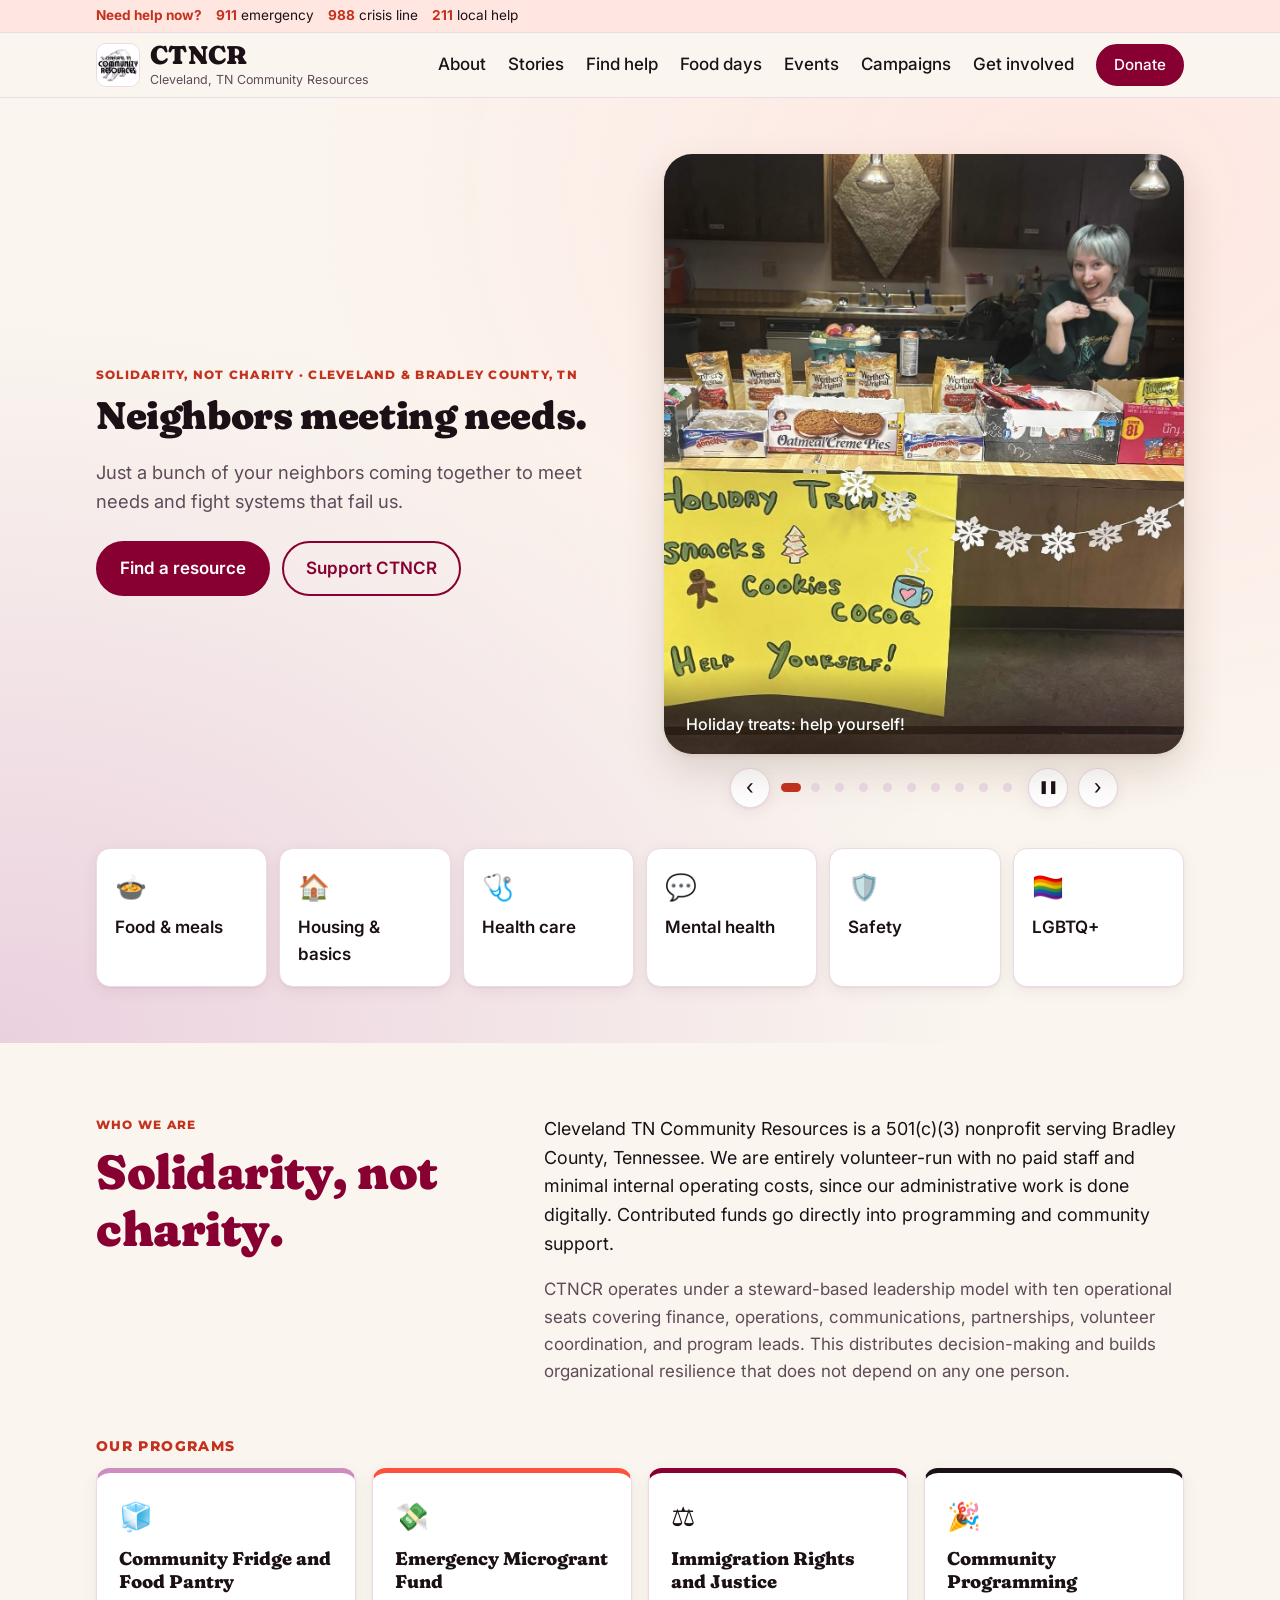
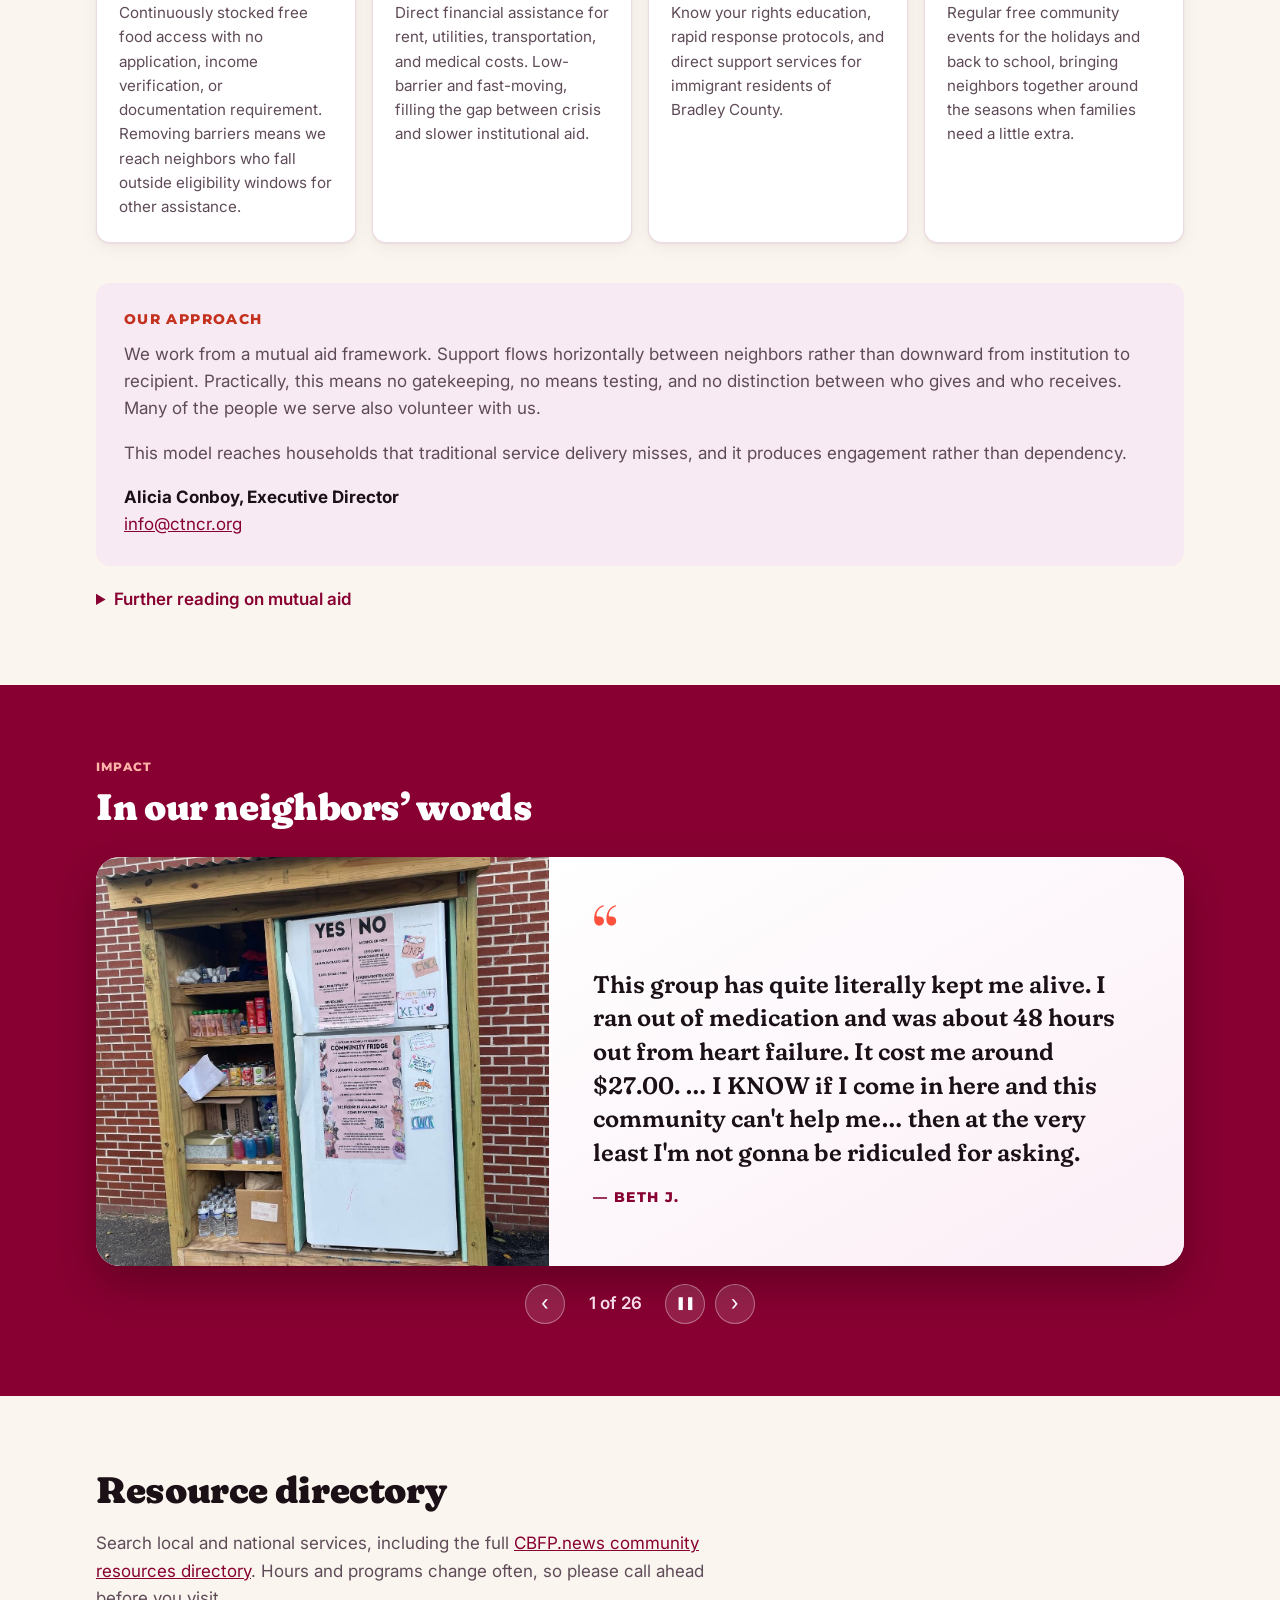
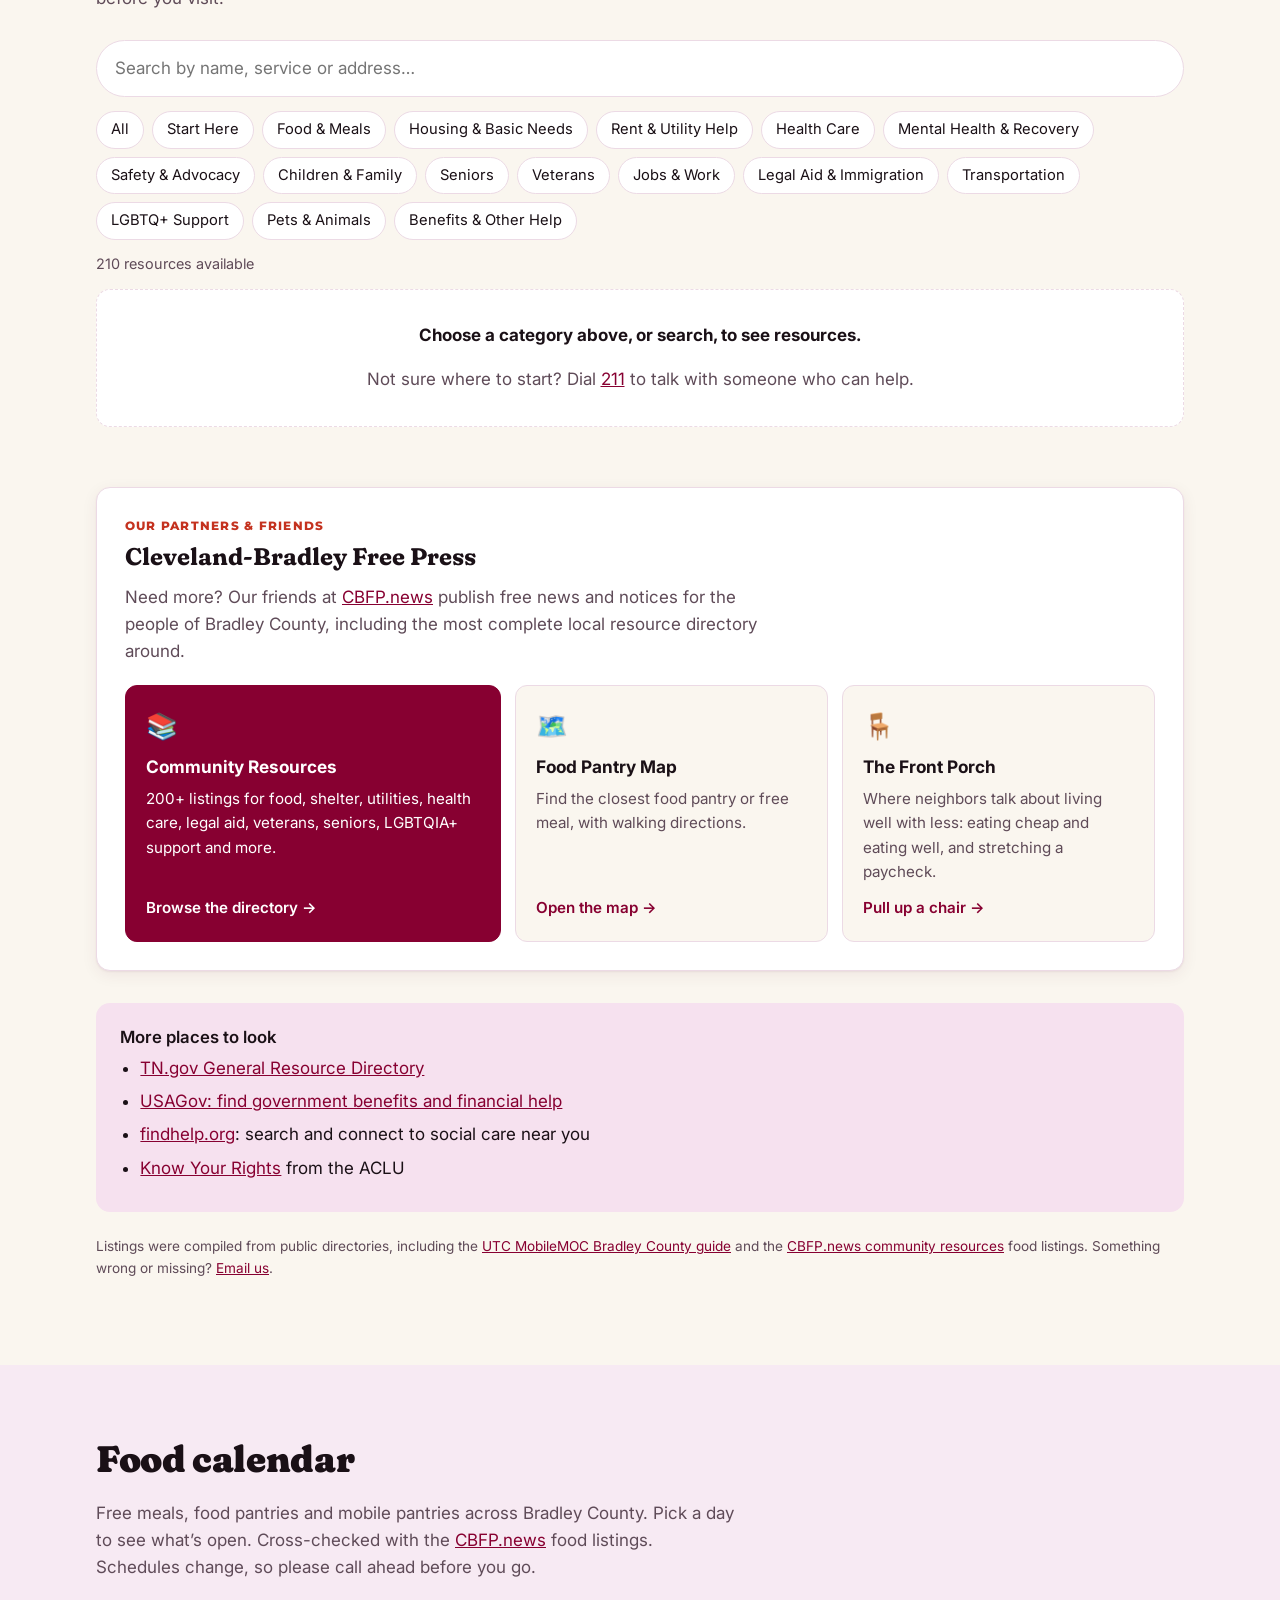
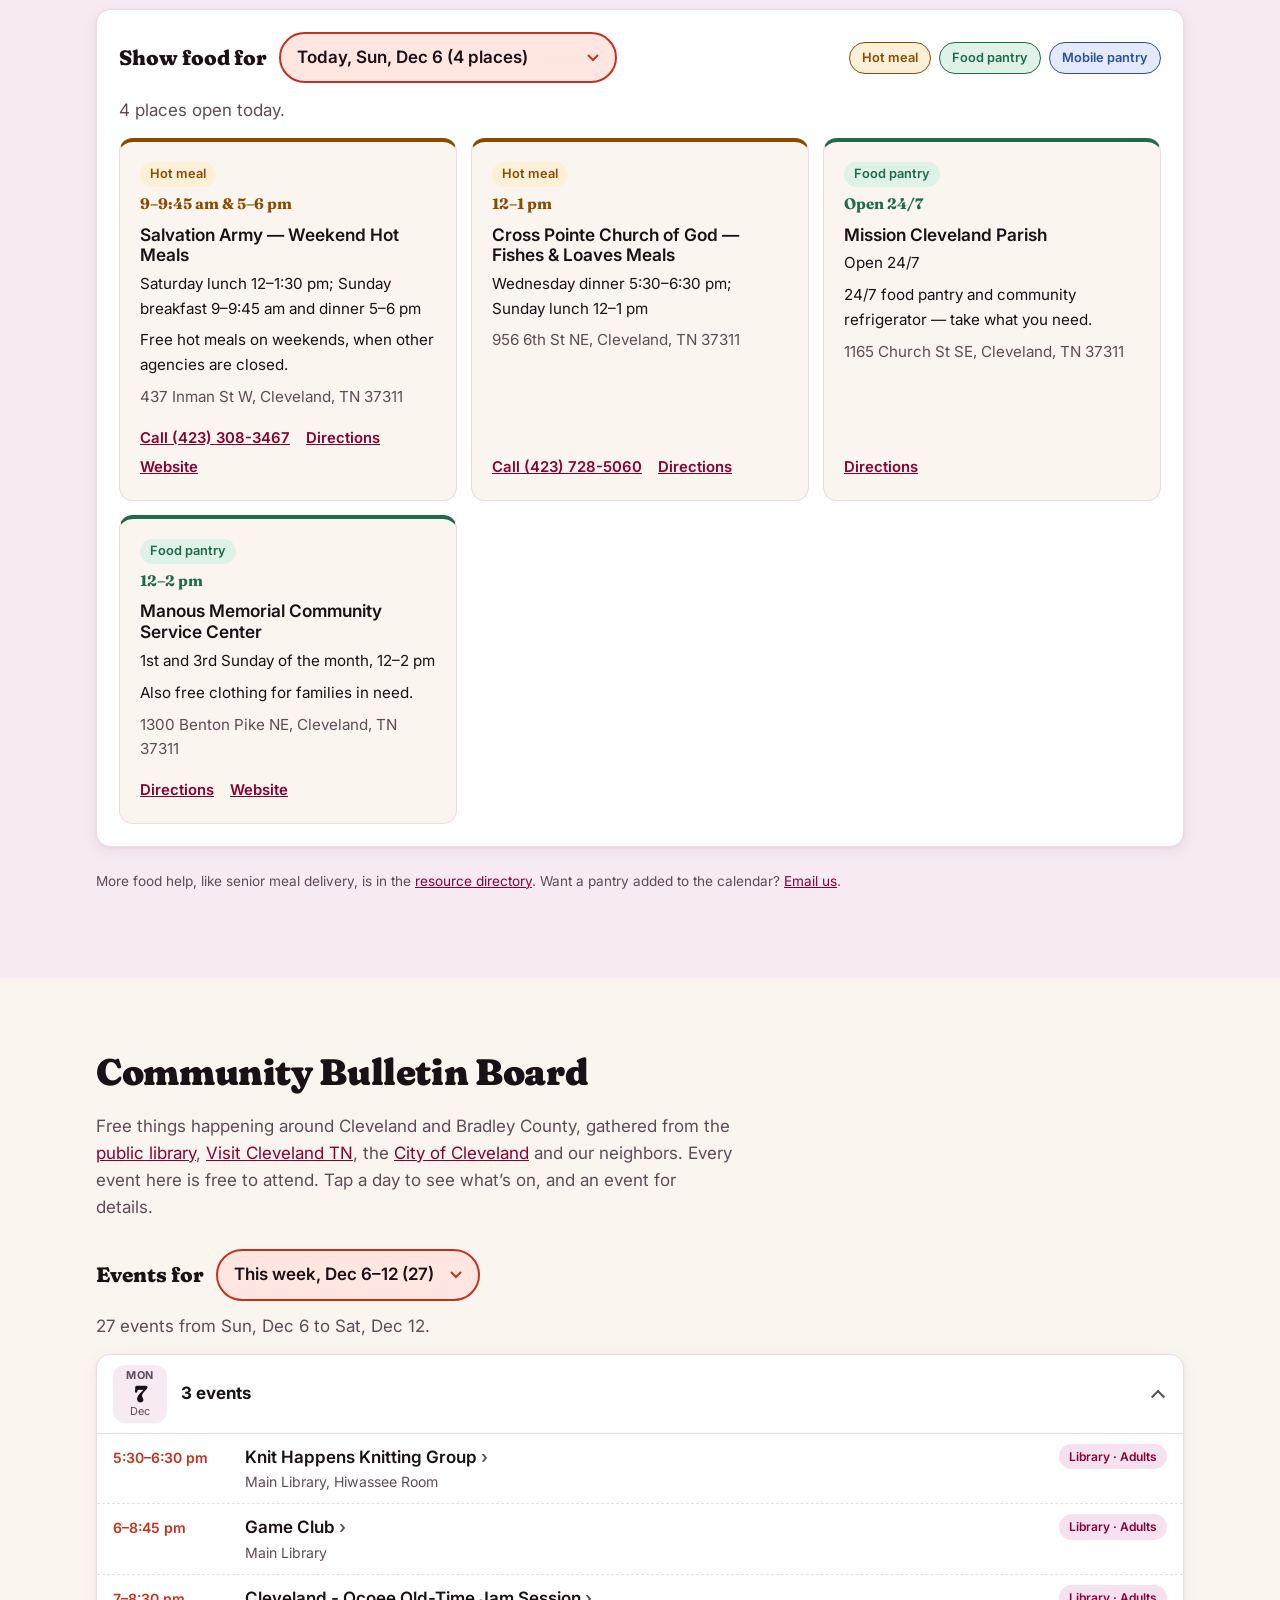
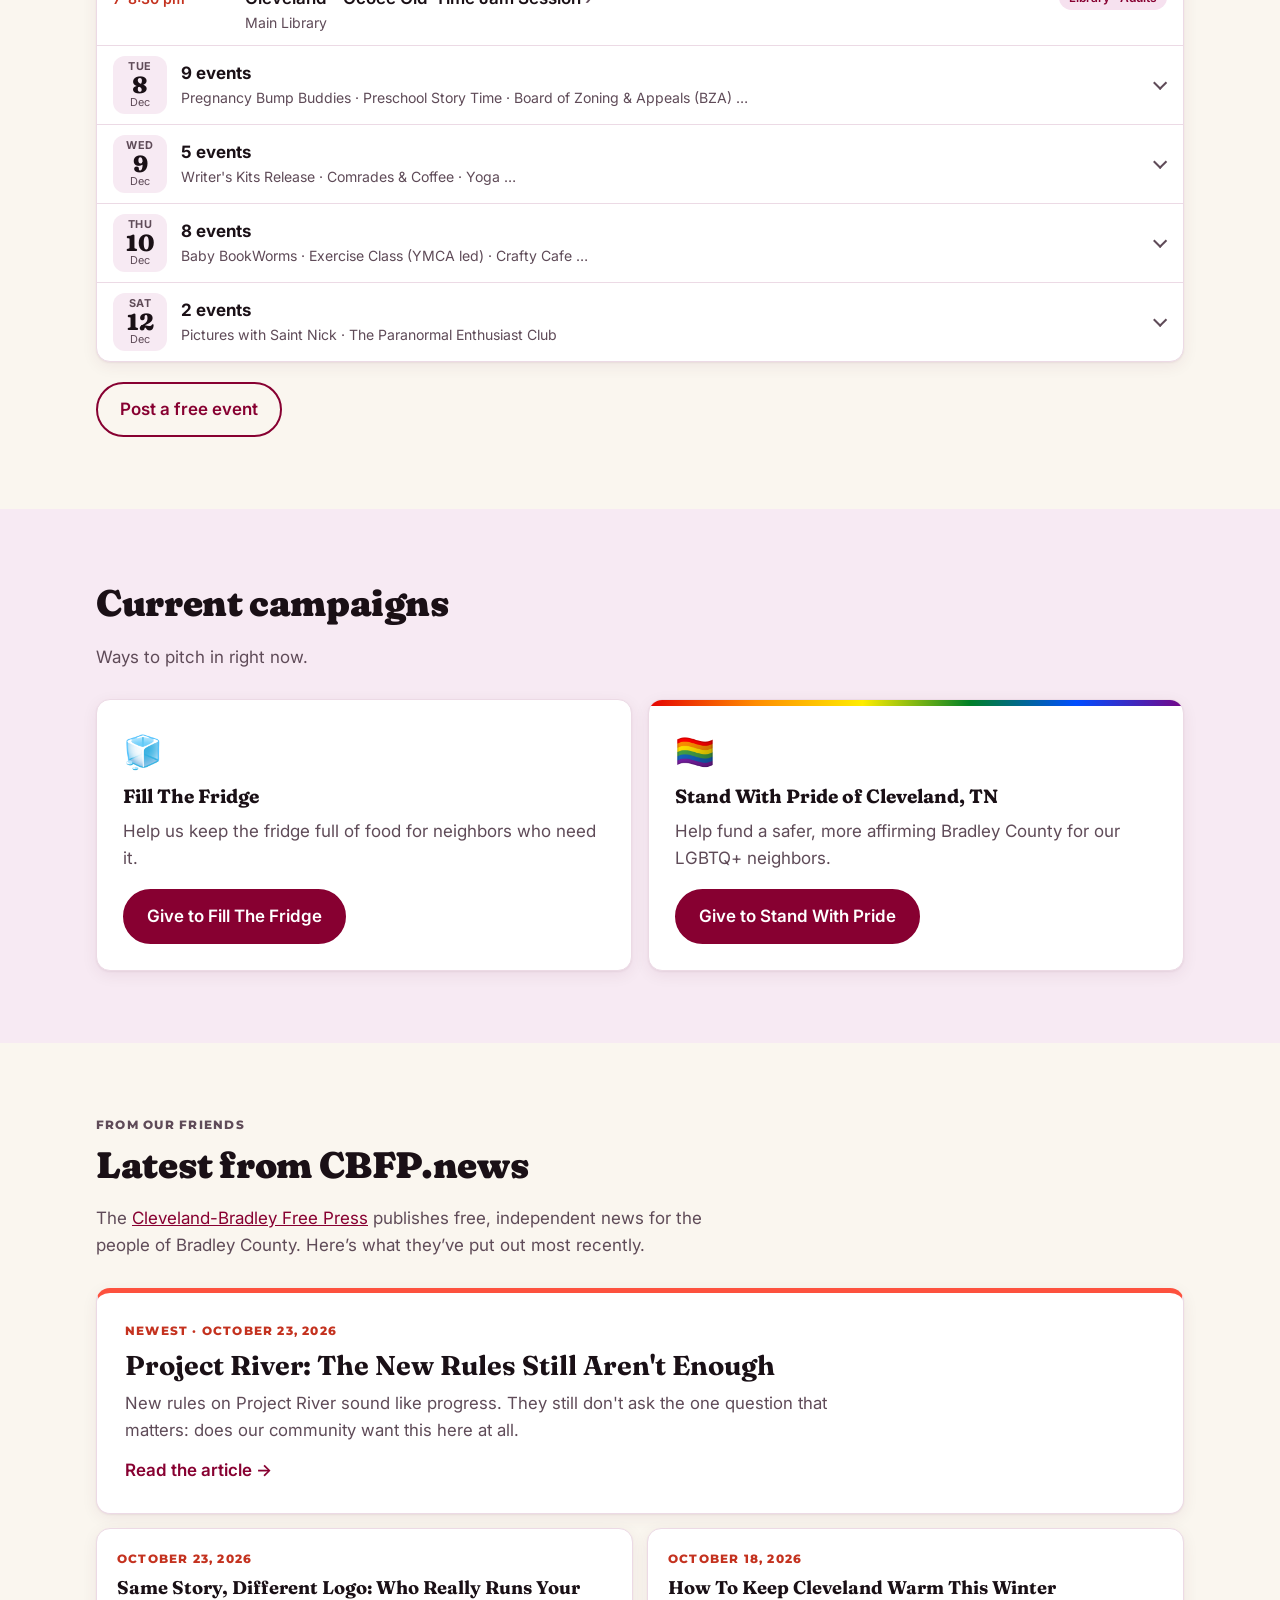
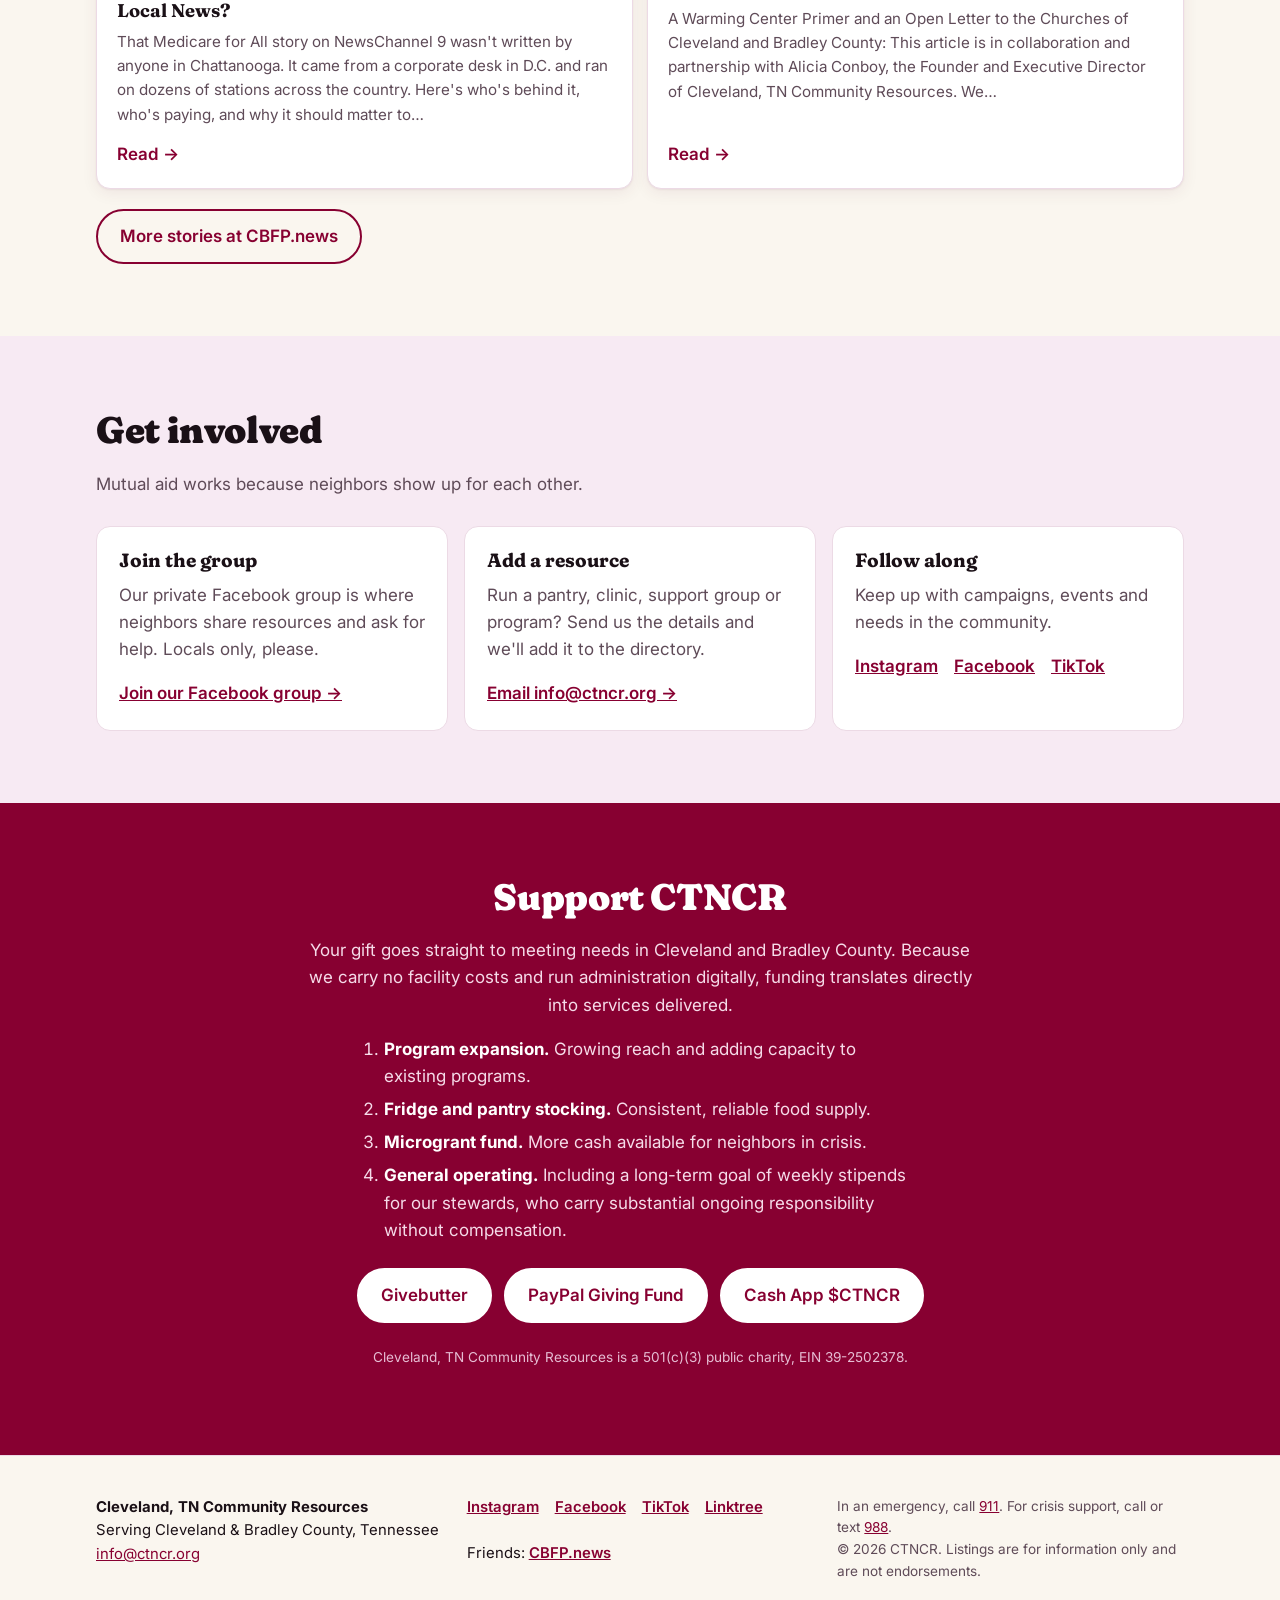
==== commit c012f0b0: "Take the Share Your Plasma Story campaign off The two remaining campaigns now sit side by side on wi" ====
--- a/index.html
+++ b/index.html
@@ -284,12 +284,6 @@
             <p>Help fund a safer, more affirming Bradley County for our LGBTQ+ neighbors.</p>
             <a class="btn" href="https://givebutter.com/stand-with-pride-of-cleveland-tn-help-fund-a-safer-more-affirming-bradley-county-vewqfr">Give to Stand With Pride</a>
           </article>
-          <article class="campaign">
-            <span class="campaign-icon" aria-hidden="true">📝</span>
-            <h3>Share Your Plasma Story</h3>
-            <p>We're learning more about how plasma donation affects our community in Cleveland. If you donate now or used to, we want to hear from you. Share as much or as little as you want, and you don't have to use your name.</p>
-            <a class="btn" href="https://docs.google.com/forms/d/e/1FAIpQLSd16laV3TeREYL7rh5eY4t0zYZuSi1JVtyOB9LjhBYkIe96TA/viewform">Share your story</a>
-          </article>
         </div>
       </div>
     </section>
--- a/styles.css
+++ b/styles.css
@@ -400,7 +400,7 @@
 .lightbox-next { right: 10px; }
 
 /* Campaigns */
-.campaign-grid { display: grid; grid-template-columns: repeat(3, 1fr); gap: 16px; }
+.campaign-grid { display: grid; grid-template-columns: repeat(2, 1fr); gap: 16px; }
 .campaign {
   position: relative; display: flex; flex-direction: column; padding: 26px; overflow: hidden;
   background: var(--surface); border: 1px solid var(--border); border-radius: var(--radius); box-shadow: var(--shadow);
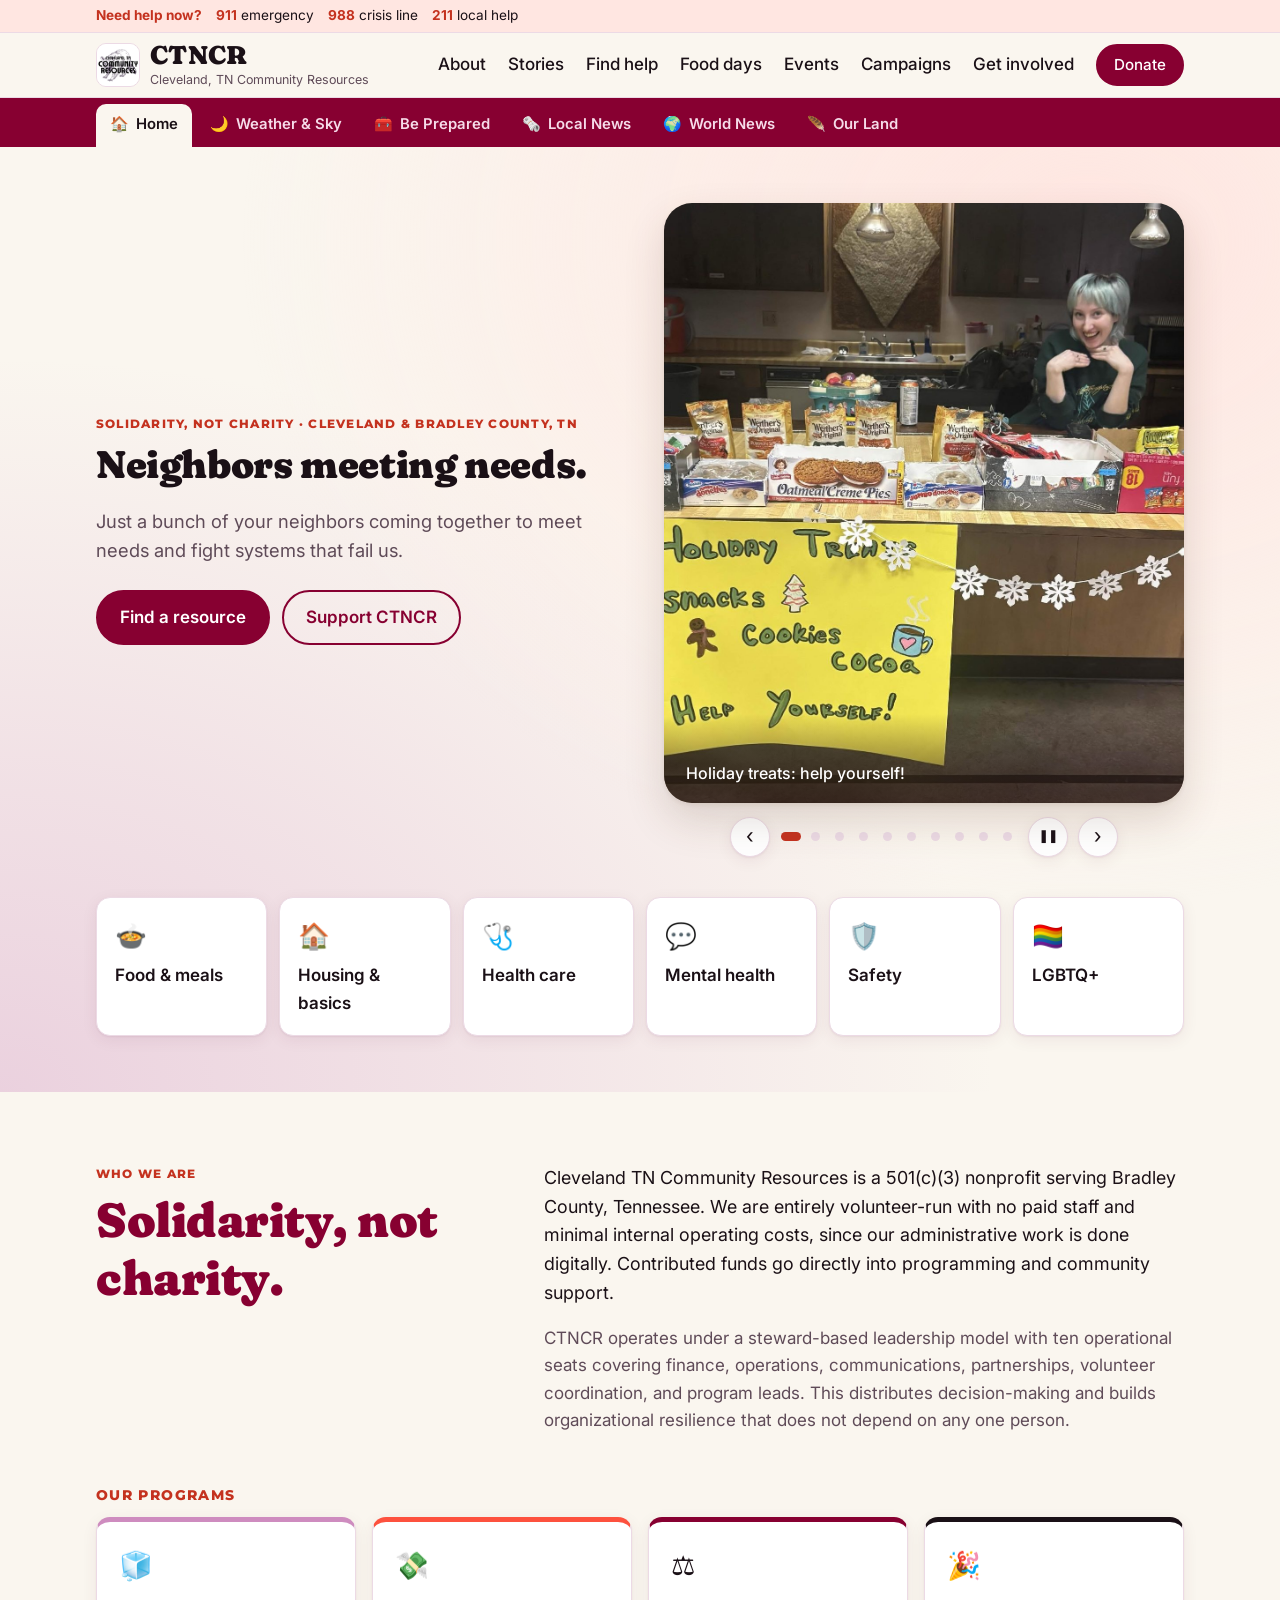
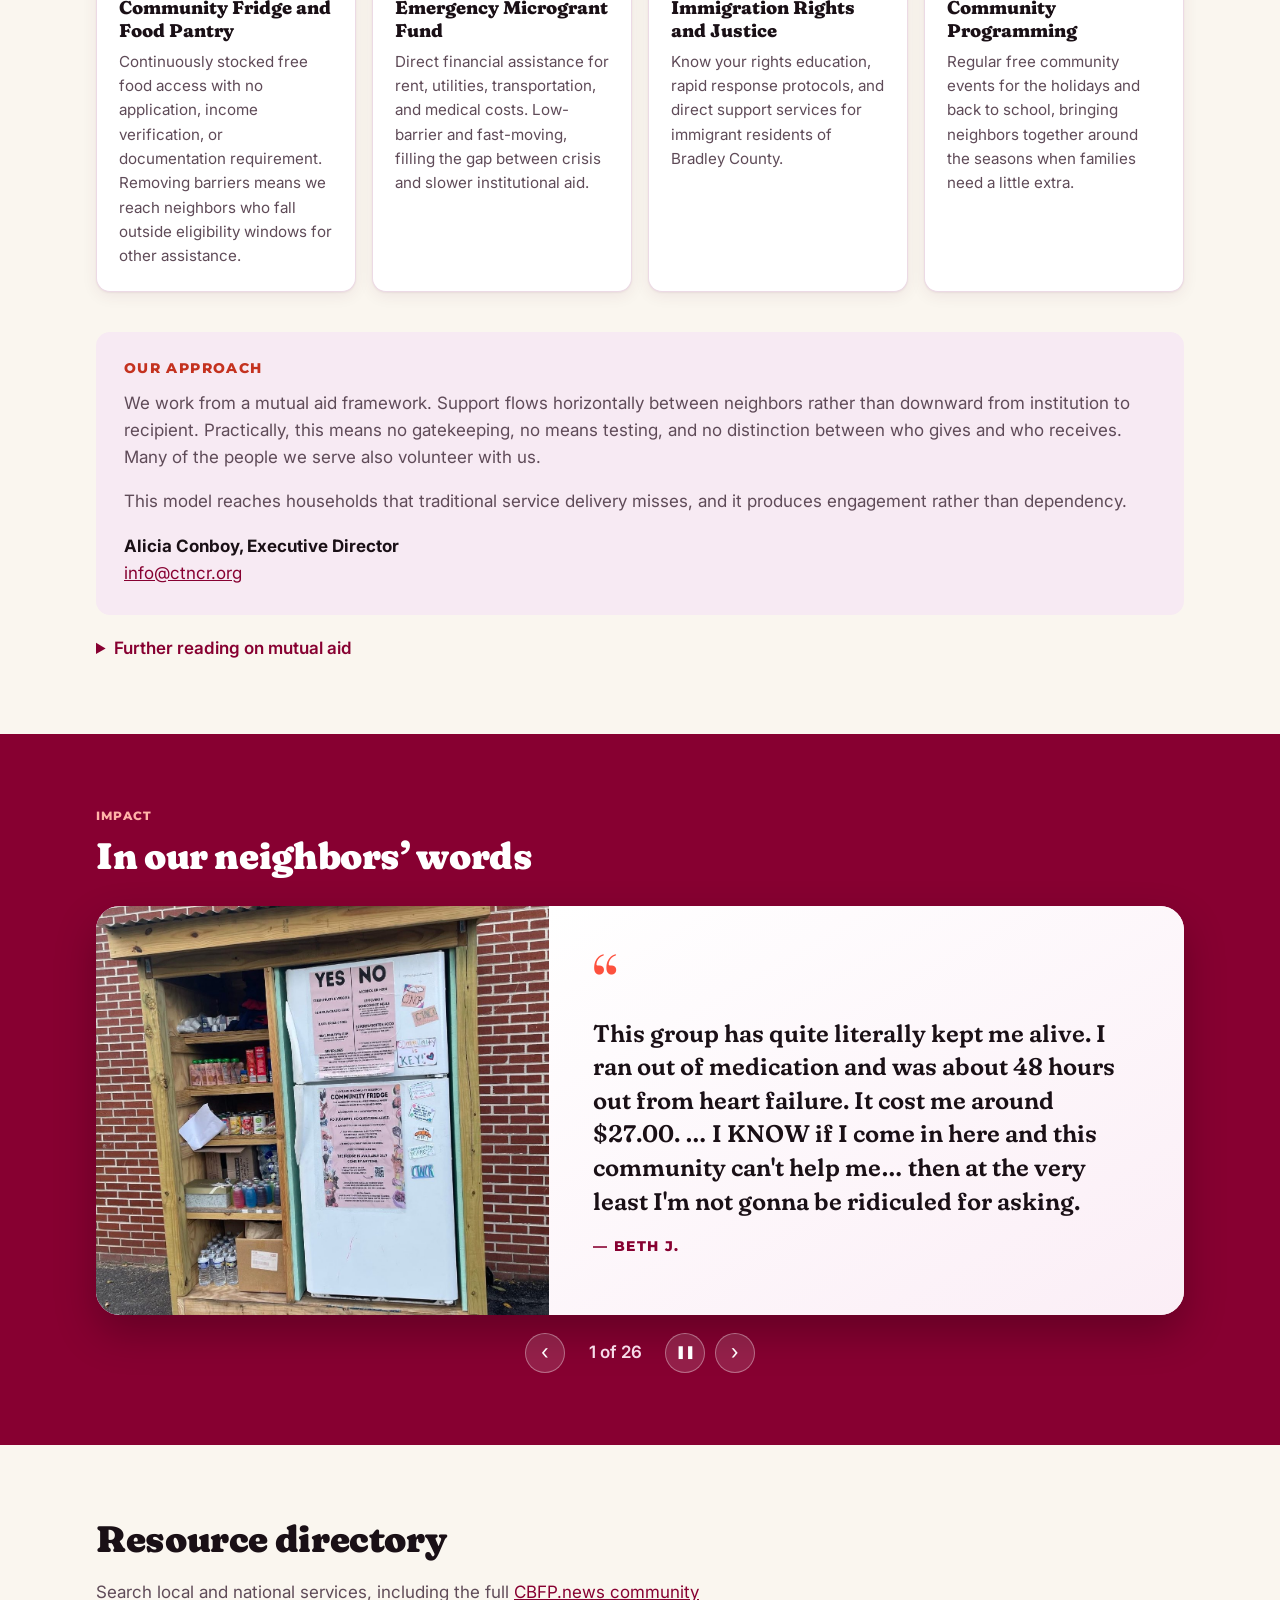
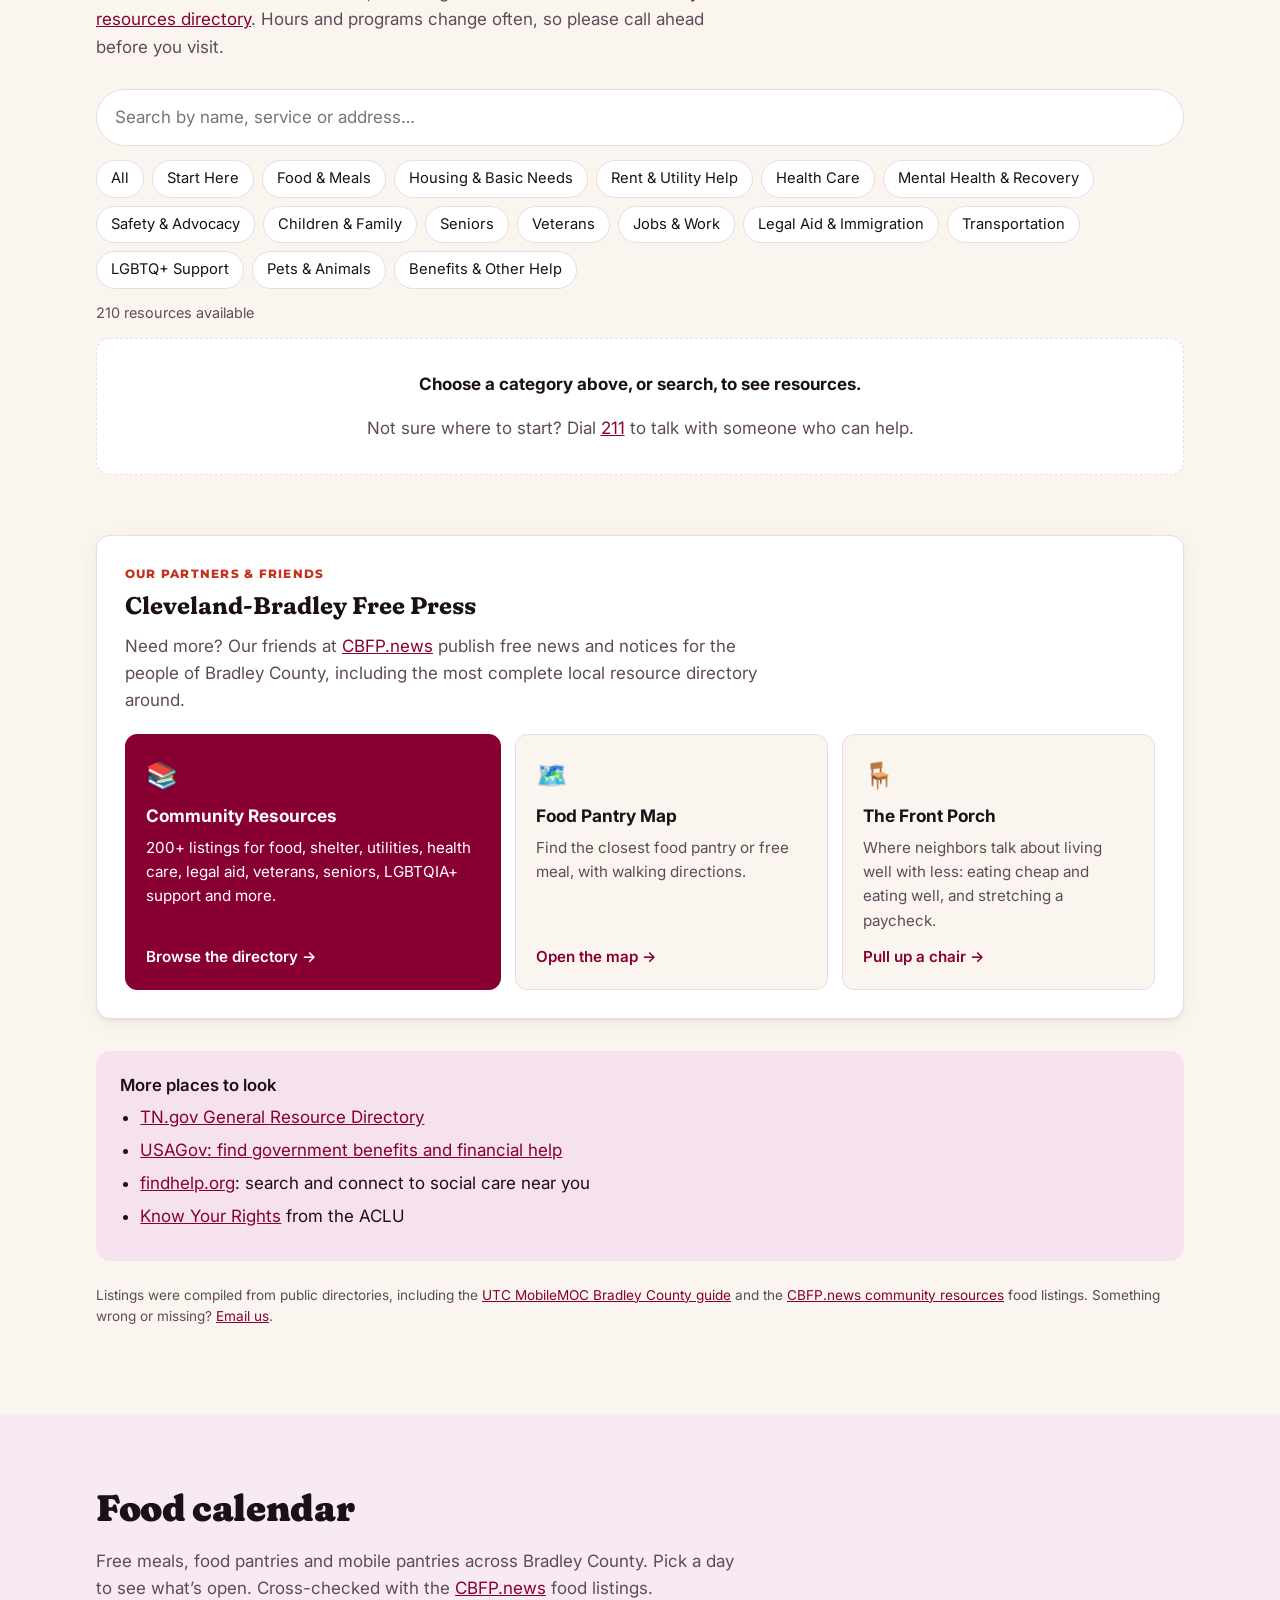
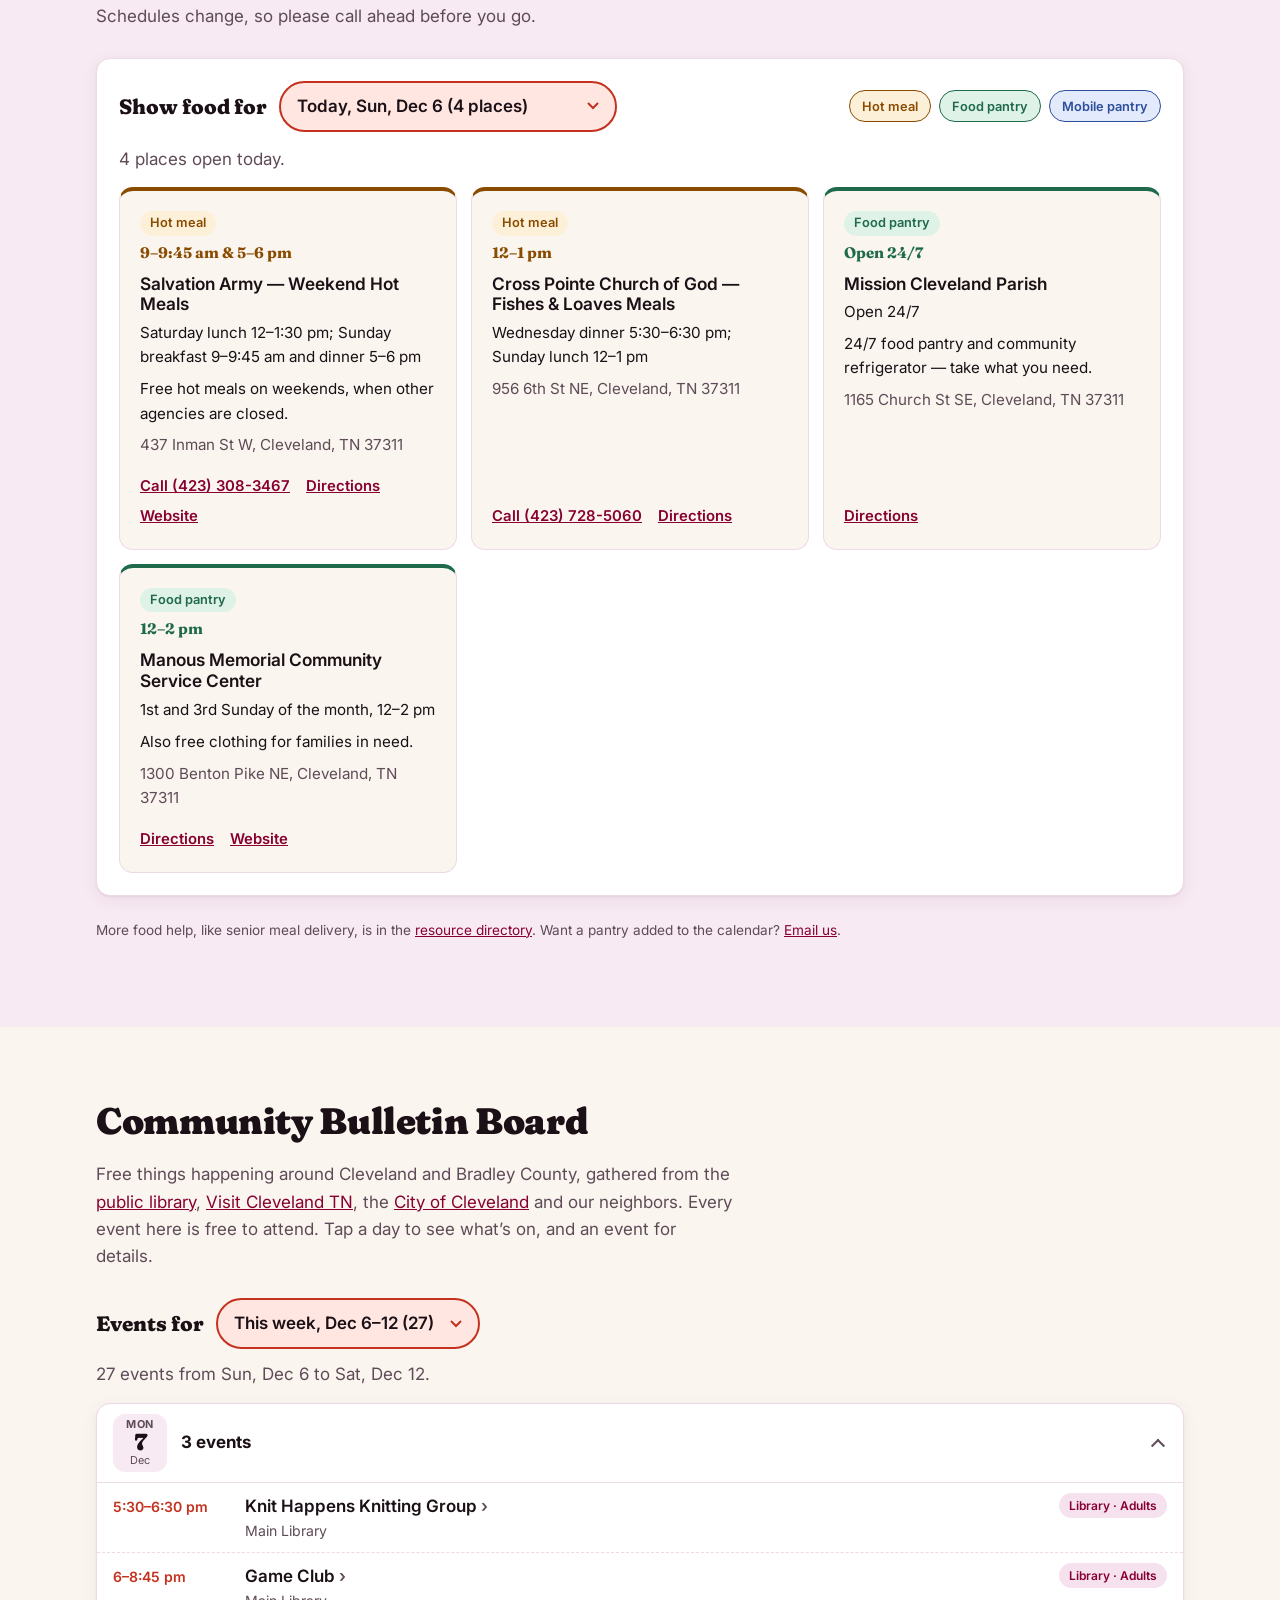
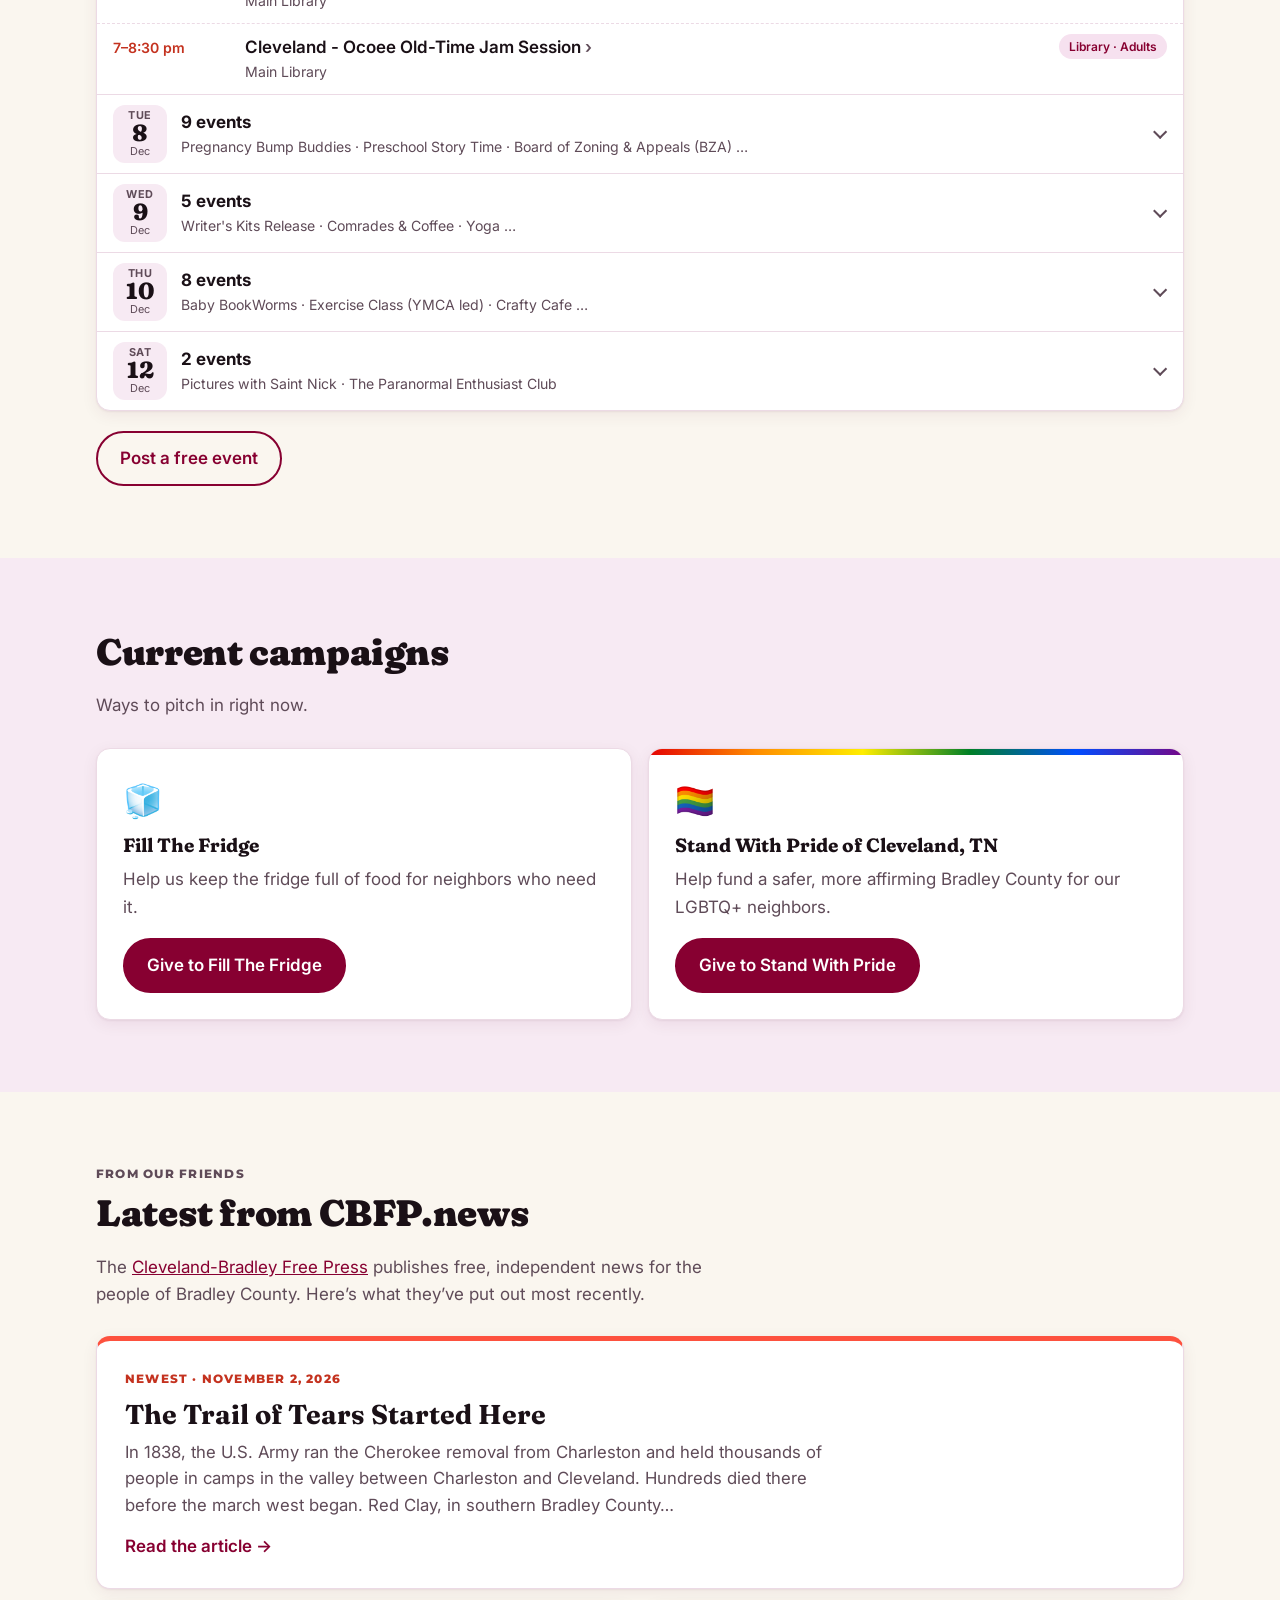
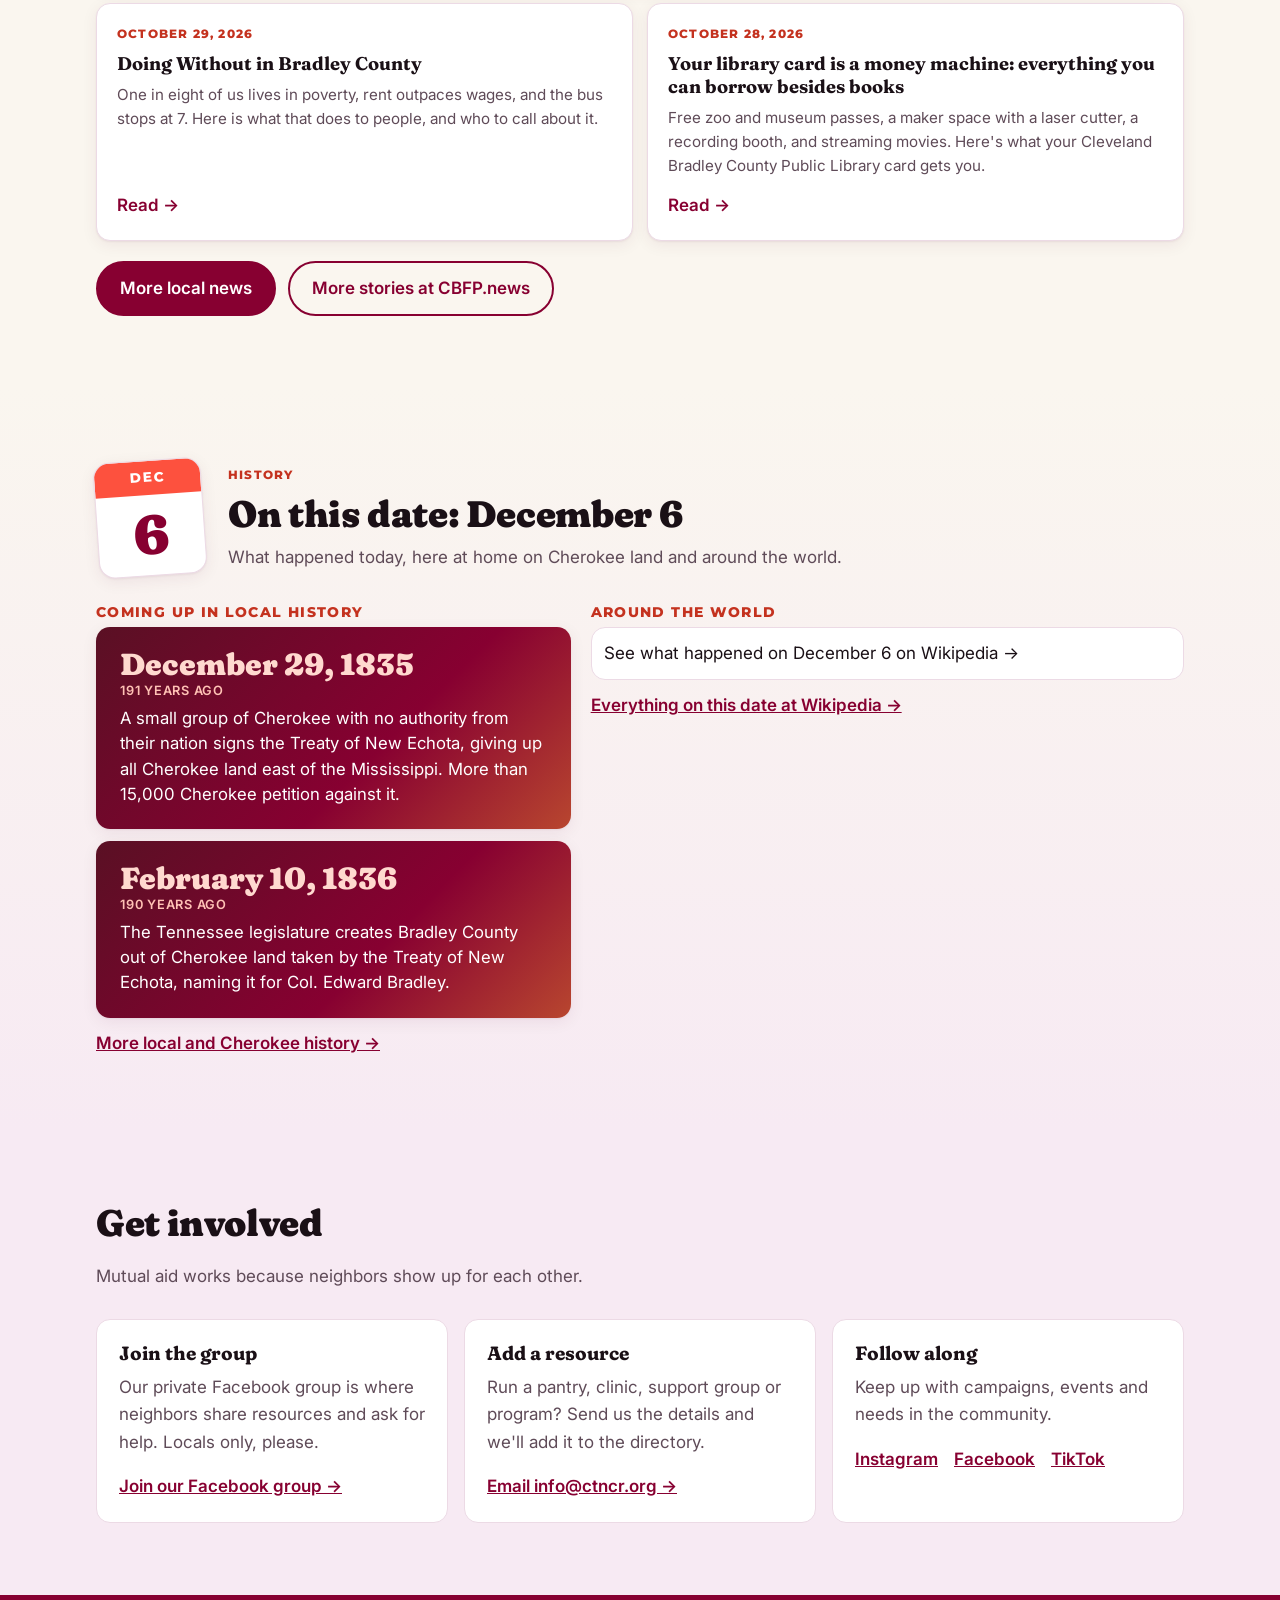
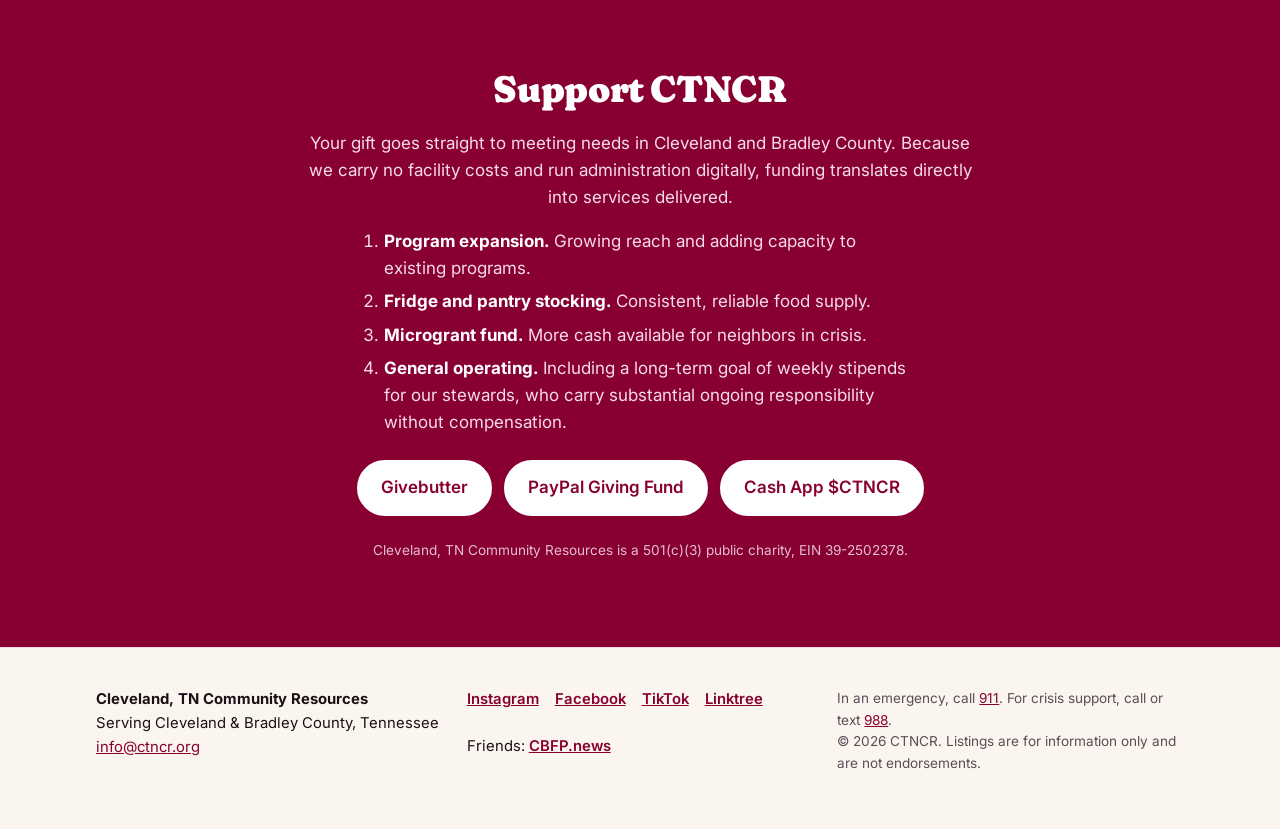
==== commit 1a73d7f5: "Add Weather & Sky, Be Prepared, Local News, World News and Our Land tabs, plus On this date - Sectio" ====
--- a/index.html
+++ b/index.html
@@ -11,7 +11,7 @@
   <meta property="og:image" content="assets/logo.png">
   <link rel="preconnect" href="https://fonts.googleapis.com">
   <link rel="preconnect" href="https://fonts.gstatic.com" crossorigin>
-  <link href="https://fonts.googleapis.com/css2?family=Fraunces:opsz,wght,SOFT@9..144,600..900,100&family=Inter:wght@400;500;600&family=Montserrat:wght@800&display=swap" rel="stylesheet">
+  <link href="https://fonts.googleapis.com/css2?family=Fraunces:opsz,wght,SOFT@9..144,600..900,100&family=Inter:wght@400;500;600&family=Montserrat:wght@800&family=Noto+Sans+Cherokee:wght@400;600&display=swap" rel="stylesheet">
   <link rel="stylesheet" href="styles.css">
   <link rel="icon" type="image/png" href="assets/favicon.png">
 </head>
@@ -46,6 +46,16 @@
       </nav>
     </div>
   </header>
+  <nav class="tabbar" aria-label="Sections">
+    <div class="wrap tabbar-inner">
+      <a href="index.html"><span class="tab-icon" aria-hidden="true">🏠</span>Home</a>
+      <a href="sky.html"><span class="tab-icon" aria-hidden="true">🌙</span>Weather &amp; Sky <span class="tab-wx" id="tab-wx" hidden></span></a>
+      <a href="prepare.html"><span class="tab-icon" aria-hidden="true">🧰</span>Be Prepared</a>
+      <a href="local-news.html"><span class="tab-icon" aria-hidden="true">🗞️</span>Local News</a>
+      <a href="world-news.html"><span class="tab-icon" aria-hidden="true">🌍</span>World News</a>
+      <a href="land.html"><span class="tab-icon" aria-hidden="true">🪶</span>Our Land</a>
+    </div>
+  </nav>
 
   <main id="main">
     <section class="hero" id="top">
@@ -302,8 +312,34 @@
           </a>
         </div>
         <p class="board-cta">
-          <a class="btn btn-ghost" href="https://cbfp.news/news/">More stories at CBFP.news</a>
+          <a class="btn" href="local-news.html">More local news</a>
+          <a class="btn btn-ghost" href="https://cbfp.news/news/?utm_source=ctncr.org&amp;utm_medium=referral&amp;utm_campaign=home">More stories at CBFP.news</a>
         </p>
+      </div>
+    </section>
+
+    <section class="section otd" id="on-this-date" aria-labelledby="otd-title">
+      <div class="wrap">
+        <div class="otd-head">
+          <div class="otd-stamp" aria-hidden="true"><span id="otd-month"></span><strong id="otd-day"></strong></div>
+          <div>
+            <p class="eyebrow">History</p>
+            <h2 id="otd-title">On this date: <span id="otd-date"></span></h2>
+            <p>What happened today, here at home on Cherokee land and around the world.</p>
+          </div>
+        </div>
+        <div class="otd-grid">
+          <div class="otd-local-col">
+            <h3 id="otd-local-head">Here at home</h3>
+            <ol class="otd-local" id="otd-local"></ol>
+            <p class="otd-link"><a href="land.html#history">More local and Cherokee history →</a></p>
+          </div>
+          <div class="otd-world-col">
+            <h3>Around the world</h3>
+            <ol class="otd-world" id="otd-world"><li class="otd-fallback">Loading…</li></ol>
+            <p class="otd-link"><a id="otd-more" href="https://en.wikipedia.org/">Everything on this date at Wikipedia →</a></p>
+          </div>
+        </div>
       </div>
     </section>
 
@@ -381,6 +417,7 @@
     </div>
   </footer>
 
+  <script src="common.js"></script>
   <script src="resources.js"></script>
   <script src="food-schedule.js"></script>
   <script src="events.js"></script>
@@ -389,5 +426,6 @@
   <script src="gallery.js"></script>
   <script src="stories.js"></script>
   <script src="script.js"></script>
+  <script src="on-this-date.js"></script>
 </body>
 </html>
--- a/styles.css
+++ b/styles.css
@@ -526,3 +526,75 @@
   * { transition: none !important; }
   .slide img { transform: none; }
 }
+
+/* Section tabs (on every page, under the header) */
+.tabbar { background: var(--wine); color: #fff; }
+.tabbar-inner { position: relative; display: flex; gap: 4px; overflow-x: auto; scrollbar-width: none; padding-top: 6px; padding-bottom: 0; }
+.tabbar-inner::-webkit-scrollbar { display: none; }
+.tabbar a {
+  flex: none; display: inline-flex; align-items: center; gap: 7px; padding: 9px 14px 10px;
+  color: #f6dbe9; text-decoration: none; font-weight: 600; font-size: 0.93rem; white-space: nowrap;
+  border-radius: 10px 10px 0 0; transition: background 0.15s ease, color 0.15s ease;
+}
+.tabbar a:hover { background: rgba(255, 255, 255, 0.12); color: #fff; }
+.tabbar a[aria-current="page"] { background: var(--bg); color: var(--text); }
+.tabbar a[aria-current="page"] .tab-icon { filter: none; }
+.tab-wx { font-size: 0.82rem; font-weight: 600; padding: 1px 8px; border-radius: 999px; background: rgba(255, 255, 255, 0.16); }
+.tabbar a[aria-current="page"] .tab-wx { background: var(--brand-soft); color: var(--brand); }
+.tab-wx[hidden] { display: none; }
+
+/* Weather alert ribbon (shows on every page when the NWS has an alert out) */
+.wx-ribbon { display: block; text-decoration: none; color: #1a1016; font-size: 0.92rem; }
+.wx-ribbon .wrap { display: flex; flex-wrap: wrap; align-items: center; gap: 2px 10px; padding-top: 8px; padding-bottom: 8px; }
+.wx-ribbon strong { font-weight: 700; }
+.wx-ribbon-more { text-decoration: underline; }
+.wx-warning { background: #ffd6d1; border-bottom: 2px solid #c4321f; }
+.wx-watch { background: #ffe3c2; border-bottom: 2px solid #c46a00; }
+.wx-advisory { background: #fff3bf; border-bottom: 2px solid #a88400; }
+@media (prefers-color-scheme: dark) {
+  .wx-warning { background: #4a1510; color: #ffd6d1; }
+  .wx-watch { background: #45290c; color: #ffe3c2; }
+  .wx-advisory { background: #3d340c; color: #fff3bf; }
+}
+
+/* On this date (home page) */
+.board-cta { display: flex; flex-wrap: wrap; gap: 12px; }
+.otd { background: linear-gradient(180deg, var(--bg), var(--bg-alt)); }
+.otd-head { display: flex; align-items: center; gap: 24px; margin-bottom: 28px; }
+.otd-head h2 { margin-bottom: 0.2em; }
+.otd-head p:last-child { color: var(--muted); margin: 0; }
+.otd-stamp {
+  flex: none; width: 108px; height: 116px; border-radius: 16px; overflow: hidden; display: flex; flex-direction: column;
+  background: var(--surface); box-shadow: var(--shadow); border: 1px solid var(--border); transform: rotate(-4deg);
+}
+.otd-stamp span { background: var(--coral); color: #fff; text-align: center; font-family: var(--font-label); font-weight: 800; text-transform: uppercase; letter-spacing: 0.12em; font-size: 0.85rem; padding: 6px 0; }
+.otd-stamp strong { flex: 1; display: grid; place-items: center; font-family: var(--font-display); font-variation-settings: "SOFT" 100; font-weight: 900; font-size: 3.4rem; line-height: 1; color: var(--wine); }
+.otd-grid { display: grid; grid-template-columns: 1fr 1.25fr; gap: 20px; align-items: start; }
+.otd-grid h3 { font-family: var(--font-label); font-weight: 800; font-size: 0.85rem; text-transform: uppercase; letter-spacing: 0.1em; color: var(--warm); }
+.otd-local, .otd-world { list-style: none; margin: 0; padding: 0; display: grid; gap: 12px; }
+.otd-local a {
+  display: grid; gap: 8px; padding: 22px 24px; border-radius: var(--radius); text-decoration: none; color: #fff;
+  background: linear-gradient(135deg, #5a1024, var(--wine) 60%, #b8462f); box-shadow: var(--shadow); transition: transform 0.15s ease;
+}
+.otd-local a:hover { transform: translateY(-2px); }
+.otd-when { font-family: var(--font-display); font-variation-settings: "SOFT" 100; font-weight: 900; font-size: 1.9rem; line-height: 1; color: #ffd9cf; }
+.otd-when small { display: block; margin-top: 6px; font-family: var(--font-body); font-size: 0.8rem; font-weight: 600; letter-spacing: 0.06em; text-transform: uppercase; color: #ffc2b5; }
+.otd-text { font-size: 1.05rem; line-height: 1.5; }
+.otd-world a {
+  display: grid; grid-template-columns: 64px 1fr; gap: 14px; align-items: start; padding: 12px; border-radius: 14px; text-decoration: none; color: var(--text);
+  background: var(--surface); border: 1px solid var(--border); transition: border-color 0.15s ease, transform 0.15s ease;
+}
+.otd-world a:hover { border-color: var(--brand); transform: translateX(3px); }
+.otd-world img, .otd-noimg { width: 64px; height: 64px; border-radius: 10px; object-fit: cover; background: var(--bg-alt); display: grid; place-items: center; font-size: 1.6rem; }
+.otd-world a > span:last-child { font-size: 0.95rem; line-height: 1.45; }
+.otd-year { display: inline-block; margin-right: 8px; padding: 1px 8px; border-radius: 99px; background: var(--brand-soft); color: var(--brand); font-weight: 700; font-size: 0.85rem; }
+.otd-fallback { color: var(--muted); }
+.otd-fallback a { display: block; grid-template-columns: none; }
+.otd-link { margin: 12px 0 0; font-weight: 600; }
+@media (prefers-color-scheme: dark) { .otd-stamp strong { color: var(--brand); } }
+@media (max-width: 860px) {
+  .otd-grid { grid-template-columns: 1fr; }
+  .otd-head { gap: 16px; }
+  .otd-stamp { width: 84px; height: 92px; }
+  .otd-stamp strong { font-size: 2.6rem; }
+}
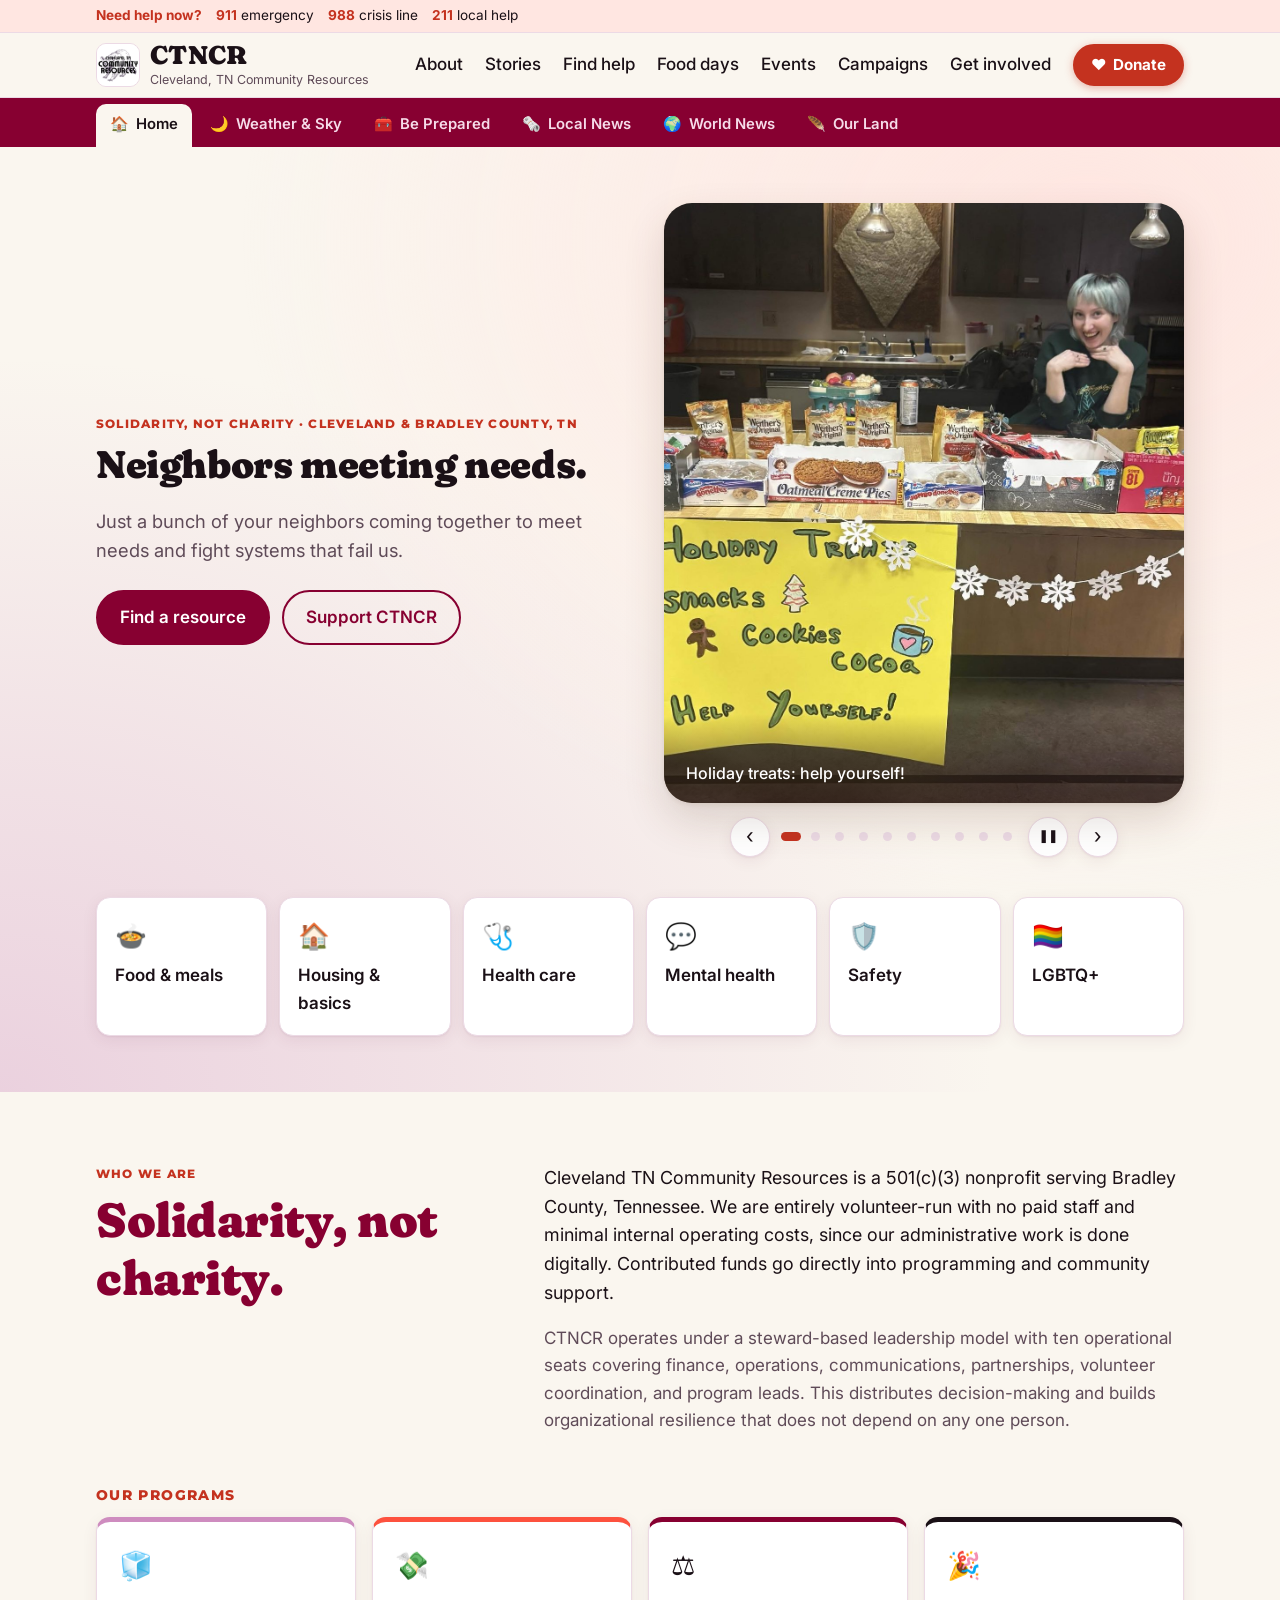
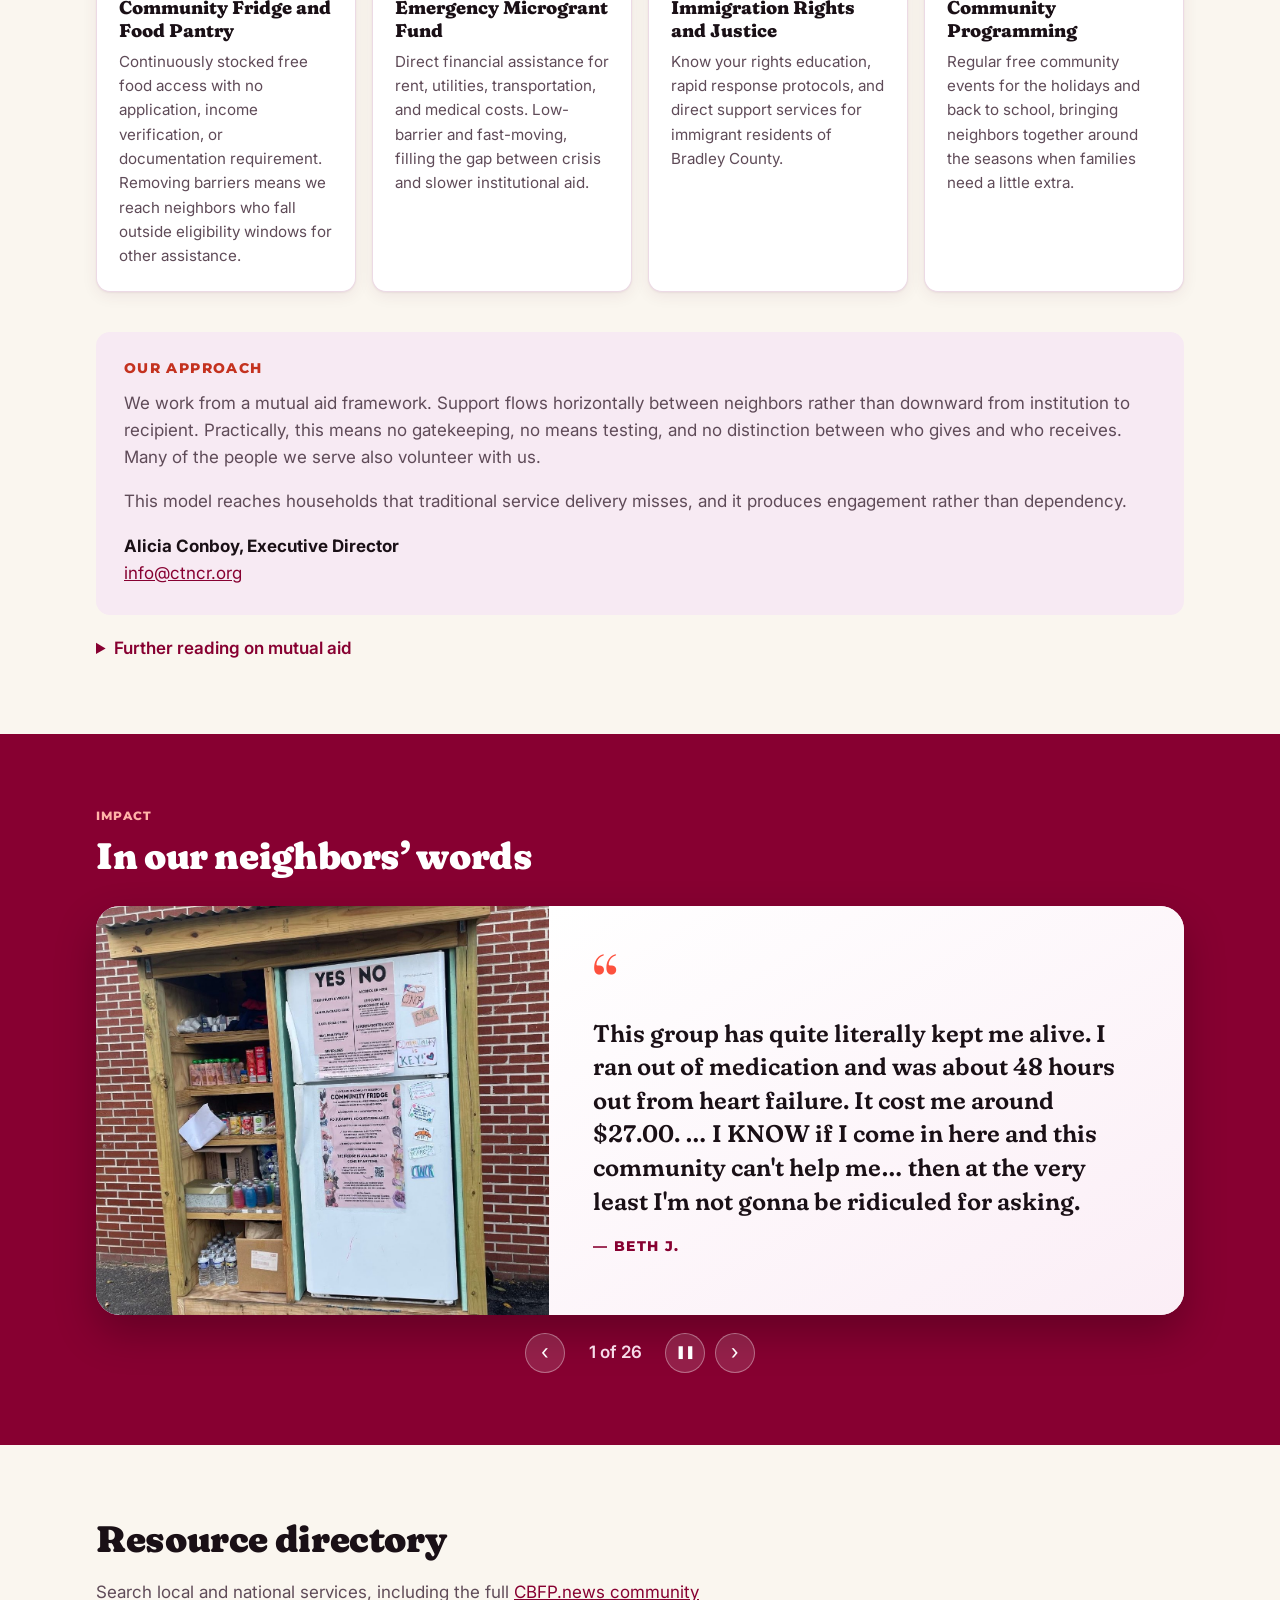
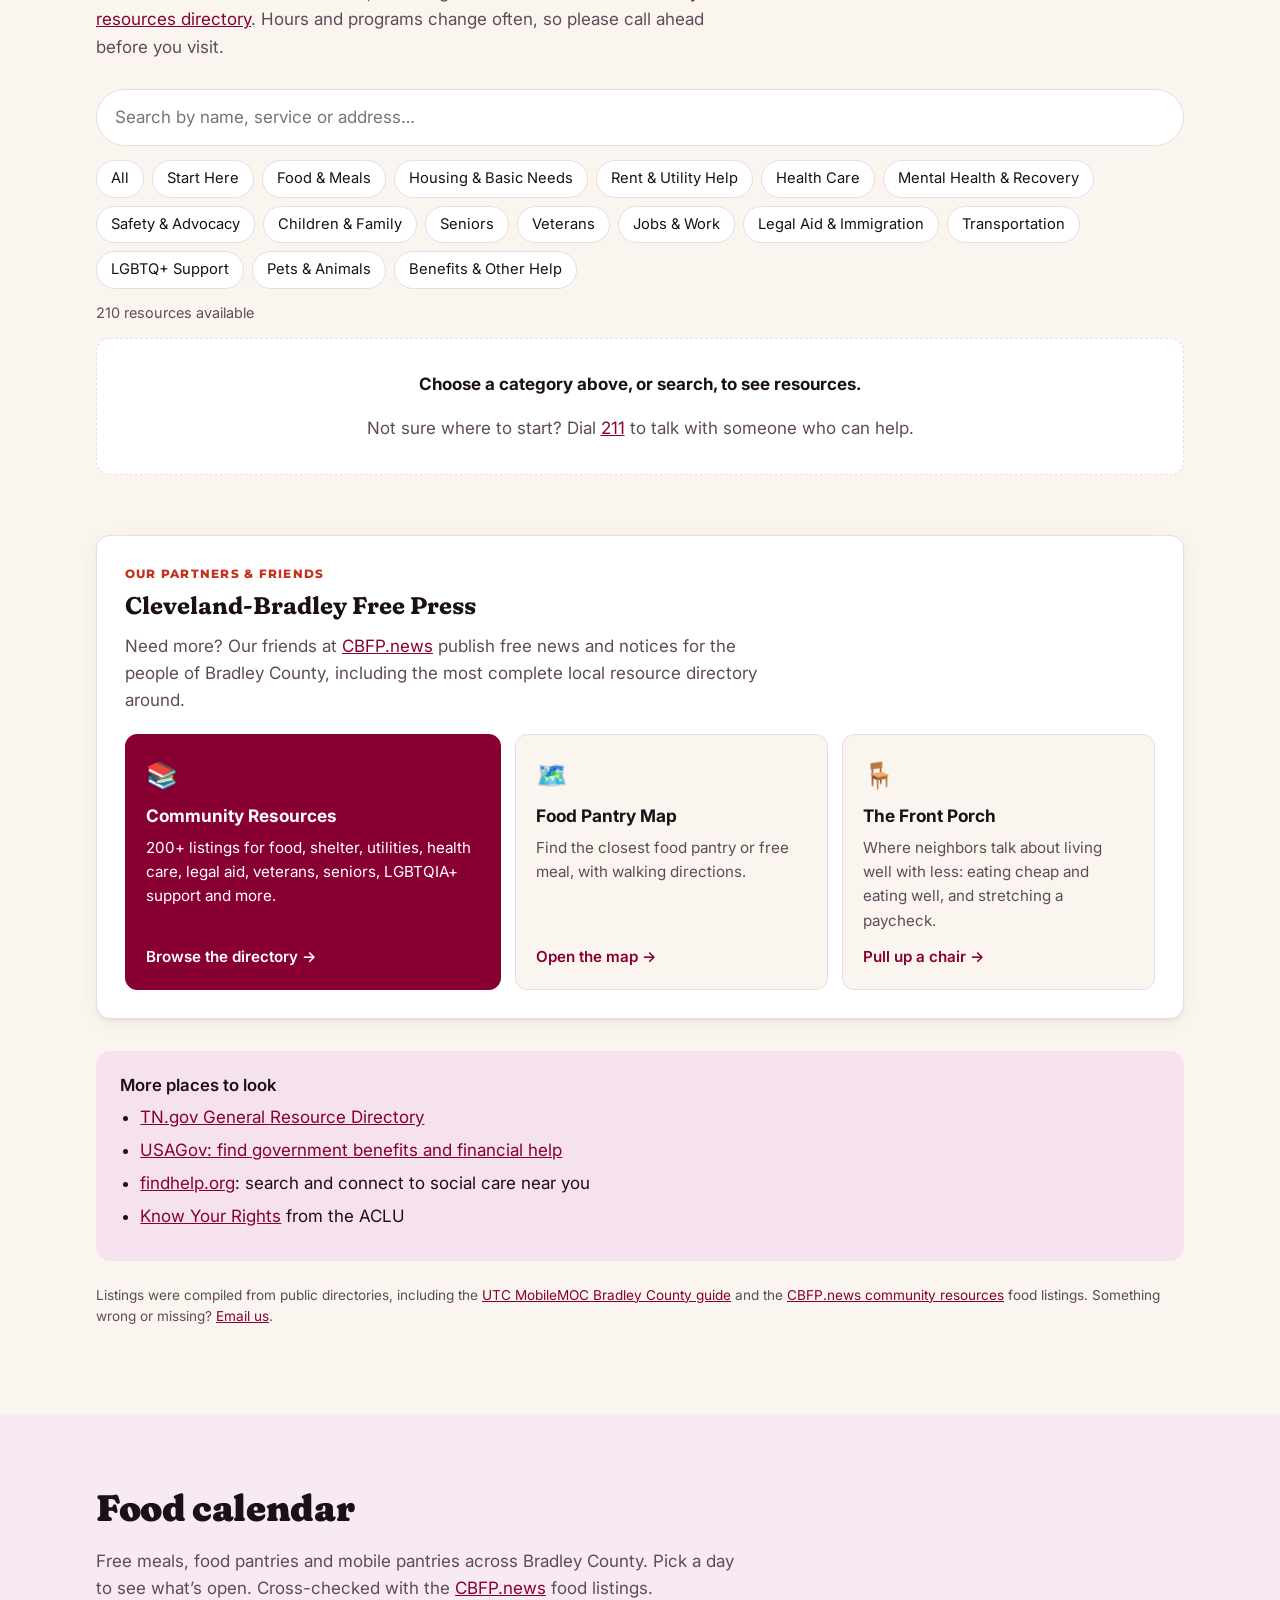
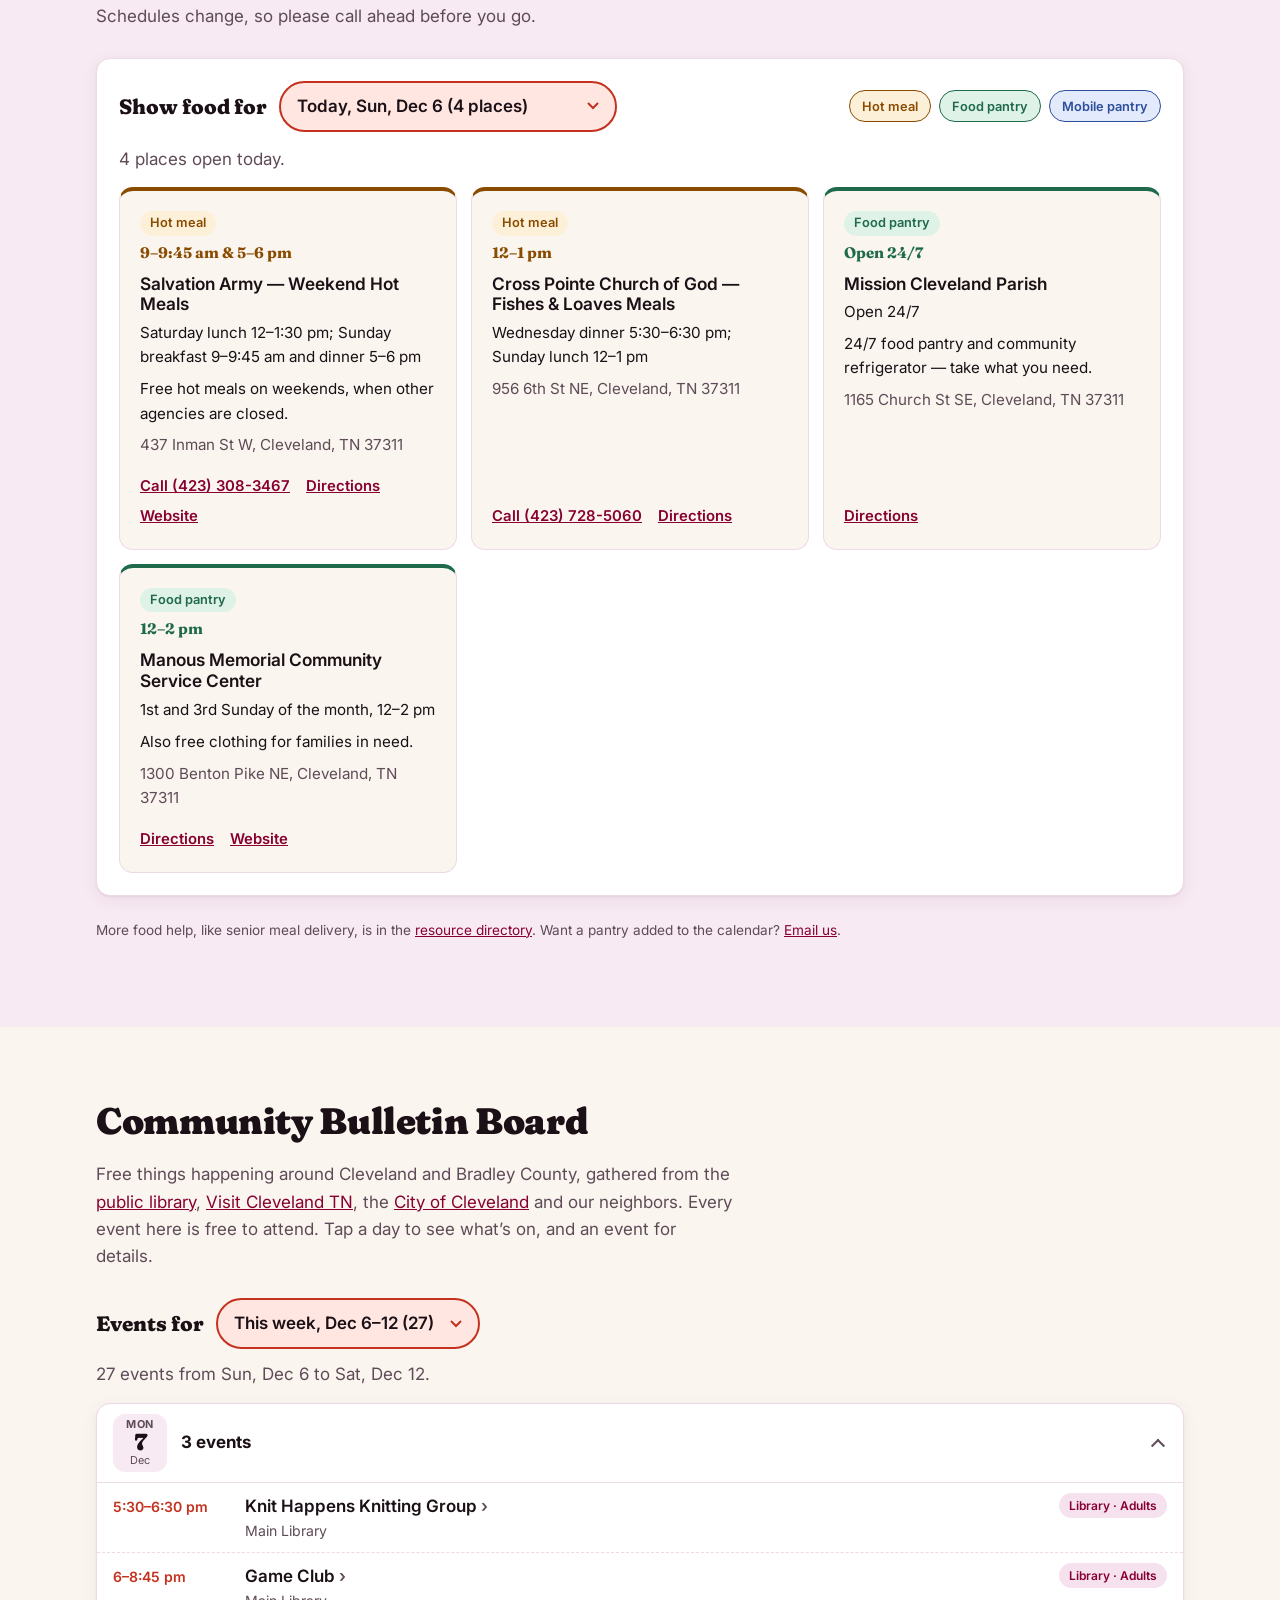
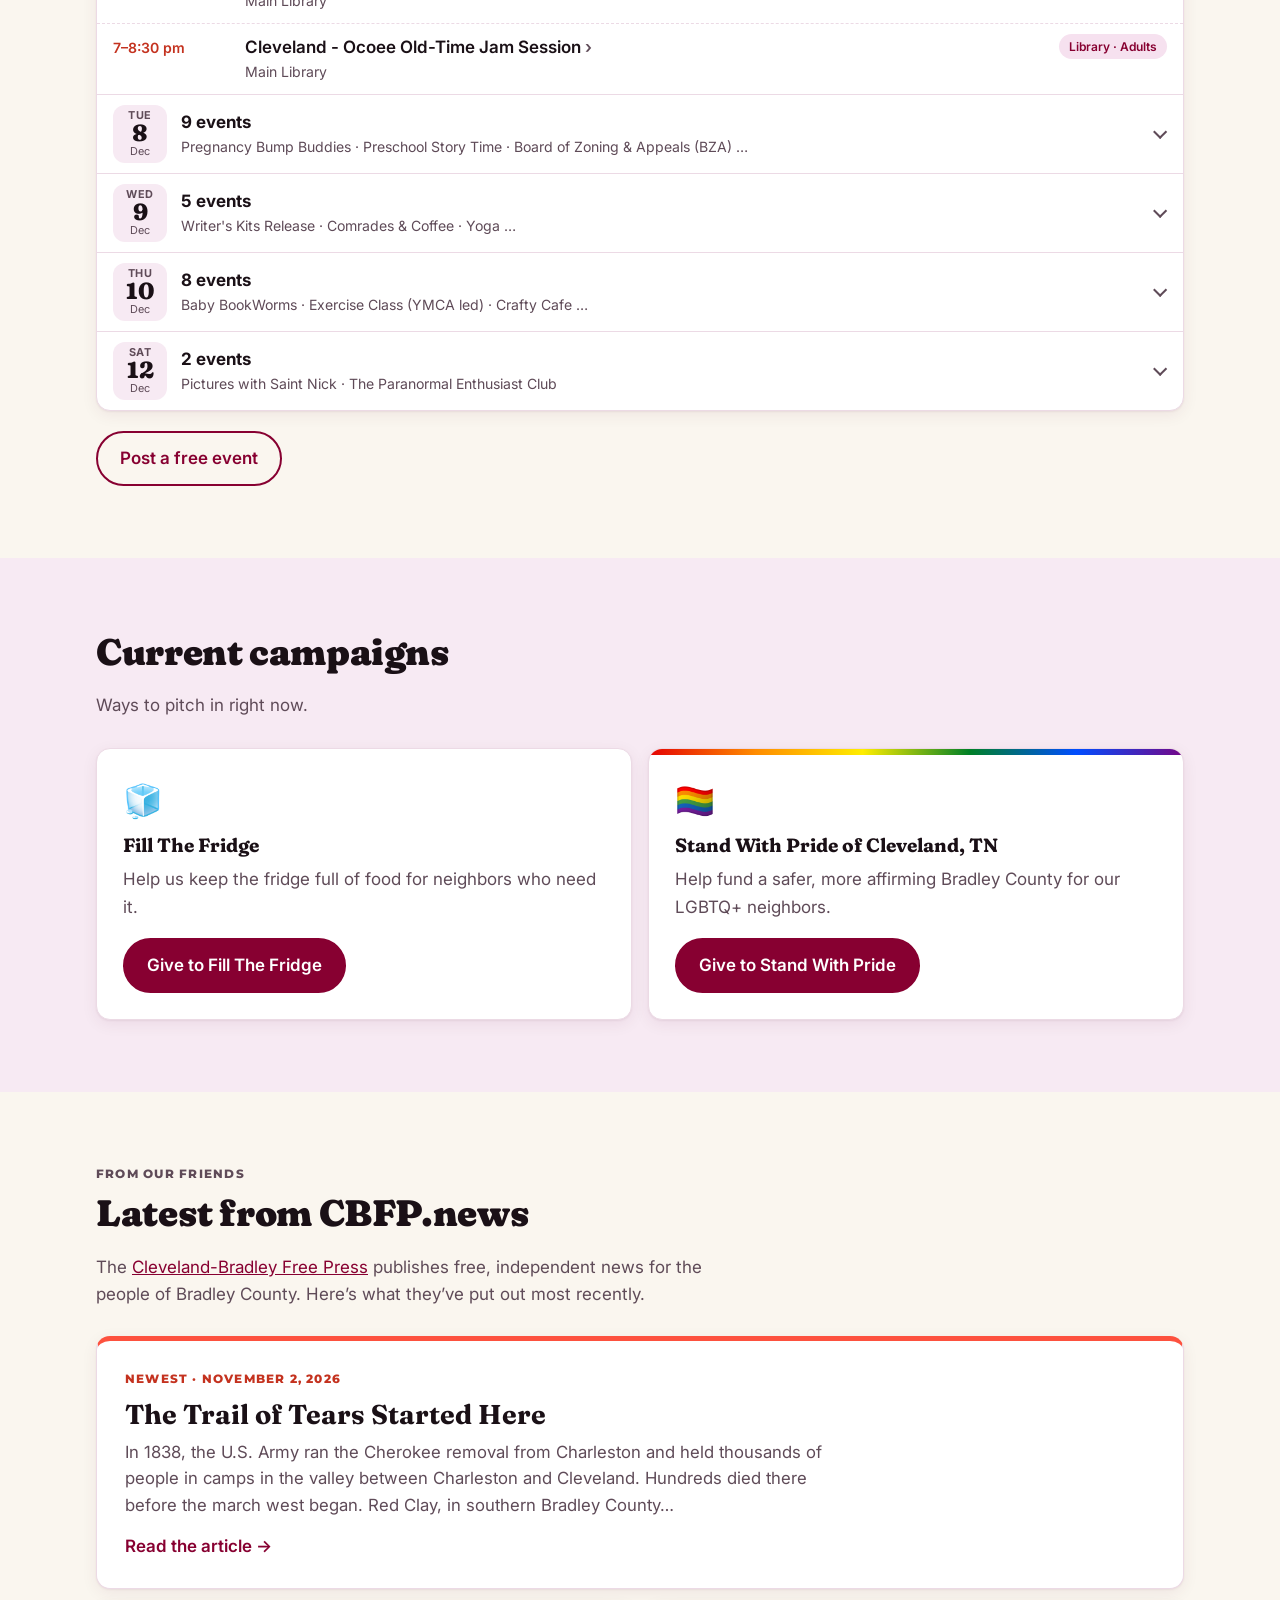
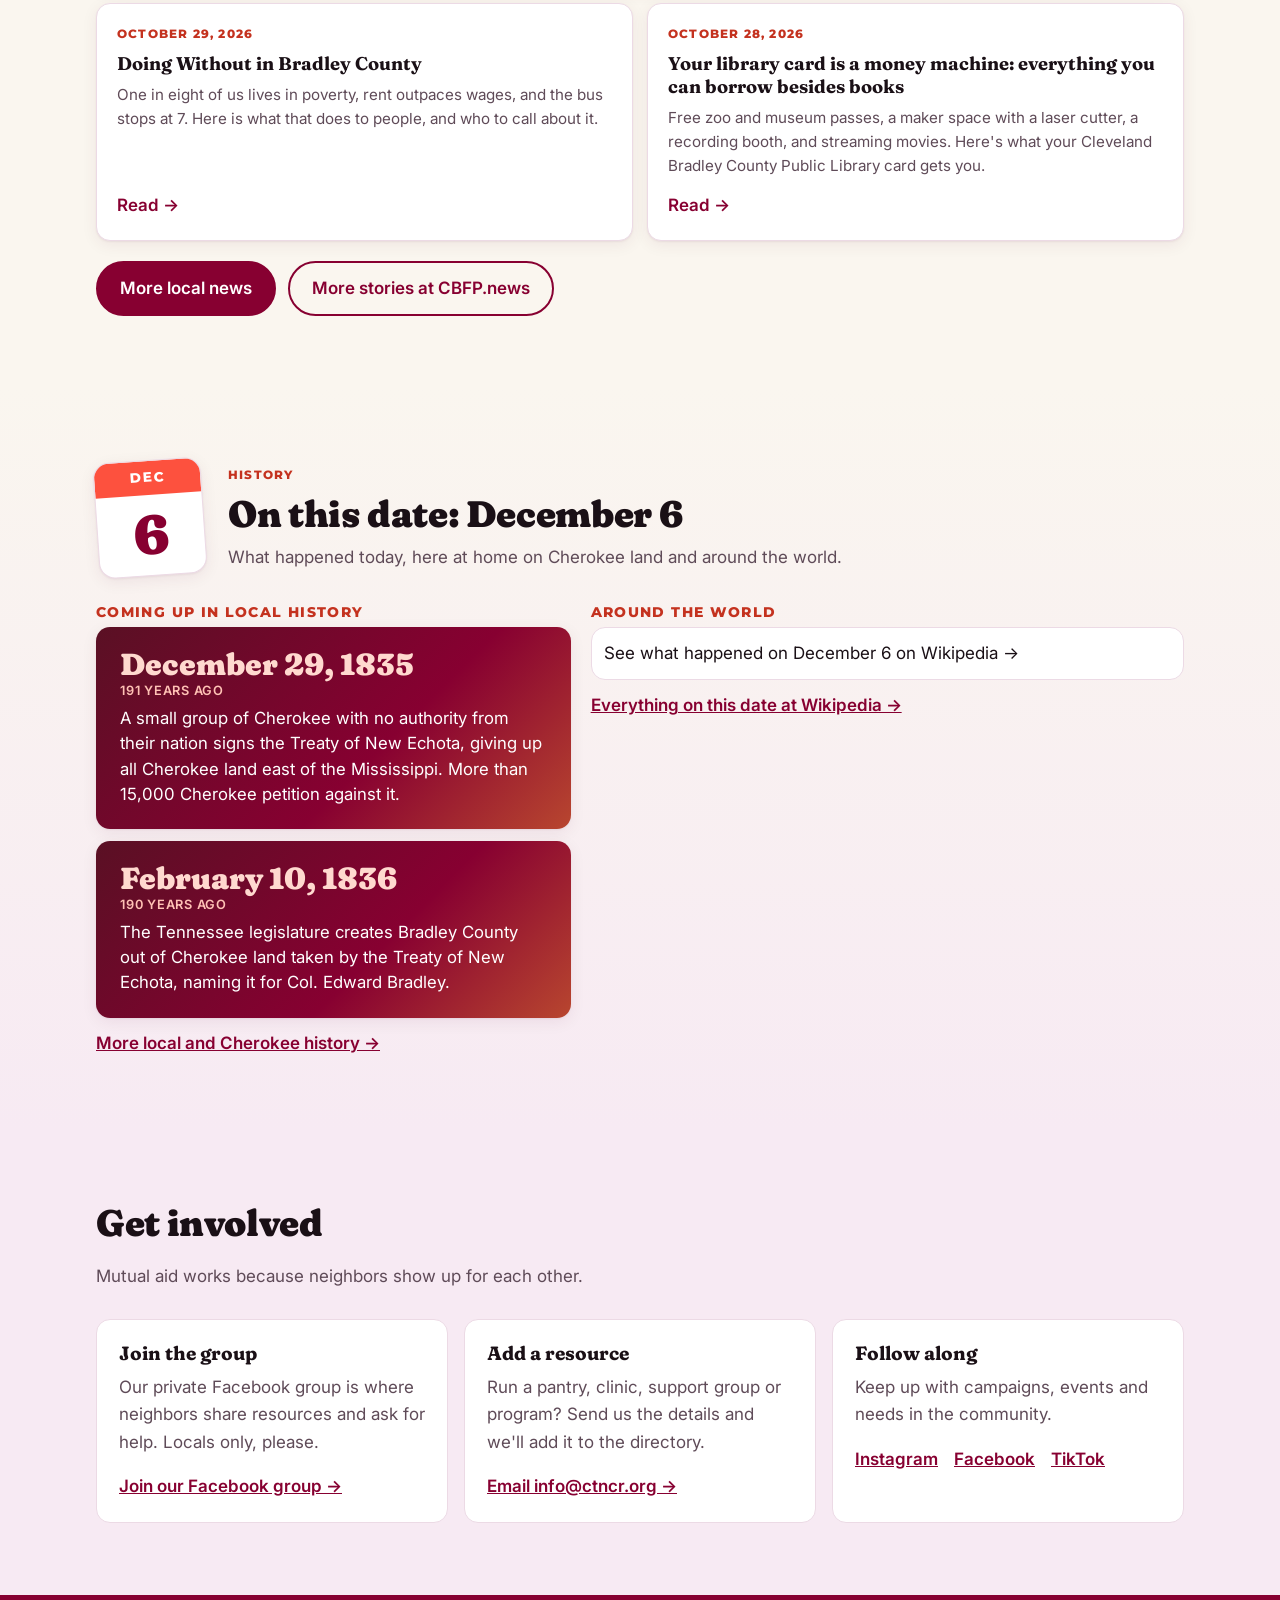
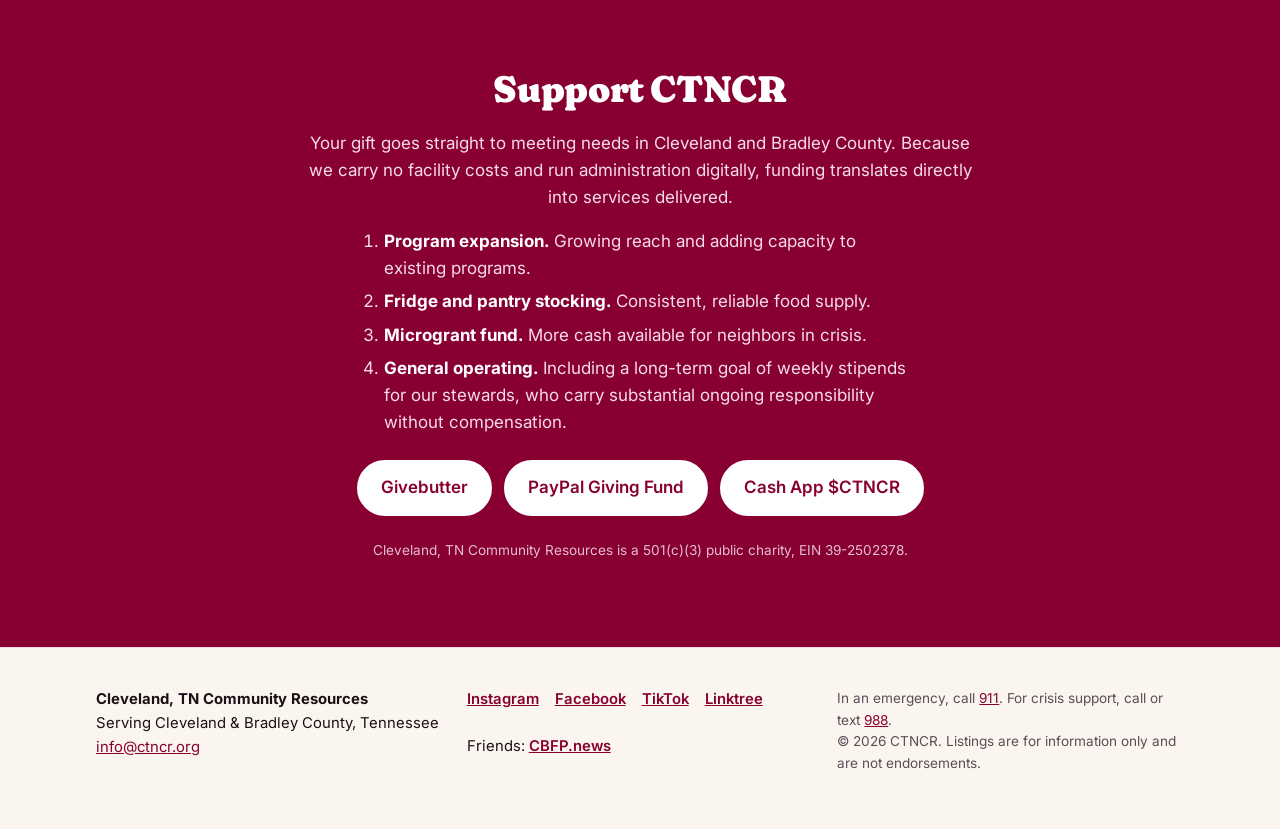
==== commit d968cbac: "Make Donate button always visible in the header on every page and screen size Co-Authored-By: Claude" ====
--- a/index.html
+++ b/index.html
@@ -33,17 +33,19 @@
         <img class="brand-mark" src="assets/logo-240.png" alt="" width="44" height="44">
         <span><span class="brand-short">CTNCR</span><span class="brand-long">Cleveland, TN Community Resources</span></span>
       </a>
-      <button class="nav-toggle" aria-expanded="false" aria-controls="site-nav">Menu</button>
-      <nav id="site-nav" class="site-nav" aria-label="Main">
-        <a href="#about">About</a>
-        <a href="#stories">Stories</a>
-        <a href="#resources">Find help</a>
-        <a href="#food-calendar">Food days</a>
-        <a href="#events">Events</a>
-        <a href="#campaigns">Campaigns</a>
-        <a href="#get-involved">Get involved</a>
-        <a class="btn btn-small" href="#donate">Donate</a>
-      </nav>
+      <div class="header-actions">
+        <nav id="site-nav" class="site-nav" aria-label="Main">
+          <a href="#about">About</a>
+          <a href="#stories">Stories</a>
+          <a href="#resources">Find help</a>
+          <a href="#food-calendar">Food days</a>
+          <a href="#events">Events</a>
+          <a href="#campaigns">Campaigns</a>
+          <a href="#get-involved">Get involved</a>
+        </nav>
+        <a class="btn btn-small btn-donate" href="#donate"><span class="donate-heart" aria-hidden="true">♥</span> Donate</a>
+        <button class="nav-toggle" aria-expanded="false" aria-controls="site-nav">Menu</button>
+      </div>
     </div>
   </header>
   <nav class="tabbar" aria-label="Sections">
--- a/styles.css
+++ b/styles.css
@@ -113,6 +113,18 @@
 .site-nav a { text-decoration: none; color: var(--text); font-weight: 500; }
 .site-nav a:hover { color: var(--brand); }
 .nav-toggle { display: none; }
+.header-actions { display: flex; align-items: center; gap: 22px; }
+
+/* Donate: always visible in the header, on every screen size */
+.btn.btn-donate {
+  background: #c4321f; border-color: #c4321f; color: #fff !important;
+  font-weight: 700; white-space: nowrap; box-shadow: 0 2px 8px rgba(196, 50, 31, 0.35);
+}
+.donate-heart { display: inline-block; margin-right: 2px; }
+@media (prefers-reduced-motion: no-preference) {
+  .donate-heart { animation: heartbeat 2.4s ease-in-out infinite; }
+}
+@keyframes heartbeat { 0%, 60%, 100% { transform: scale(1); } 10%, 30% { transform: scale(1.25); } 20% { transform: scale(1); } }
 
 /* Buttons */
 .btn {
@@ -487,7 +499,7 @@
   }
   .site-nav.open { display: flex; }
   .site-nav a { padding: 12px 0; border-bottom: 1px solid var(--border); }
-  .site-nav .btn { margin-top: 12px; text-align: center; border-bottom: none; }
+  .header-actions { gap: 10px; }
 }
 
 /* On phones a day's places sit side by side and swipe like a slideshow. */
@@ -517,8 +529,21 @@
   .section { padding: 56px 0; }
 }
 
+@media (max-width: 480px) {
+  .header-inner { gap: 8px; }
+  .brand { gap: 8px; }
+  .brand-short { font-size: 1.75rem; }
+  .header-actions { gap: 8px; }
+  .btn.btn-donate { padding: 7px 13px; }
+  .nav-toggle { padding: 8px 12px; }
+}
+
 @media (max-width: 360px) {
-  .brand-short { font-size: 2.3rem; }
+  .brand-mark { width: 38px; height: 38px; }
+  .brand > span { height: 38px; }
+  .brand-short { font-size: 1.3rem; }
+  .btn.btn-donate { padding: 6px 10px; font-size: 0.88rem; }
+  .nav-toggle { padding: 7px 10px; font-size: 0.9rem; }
 }
 
 @media (prefers-reduced-motion: reduce) {
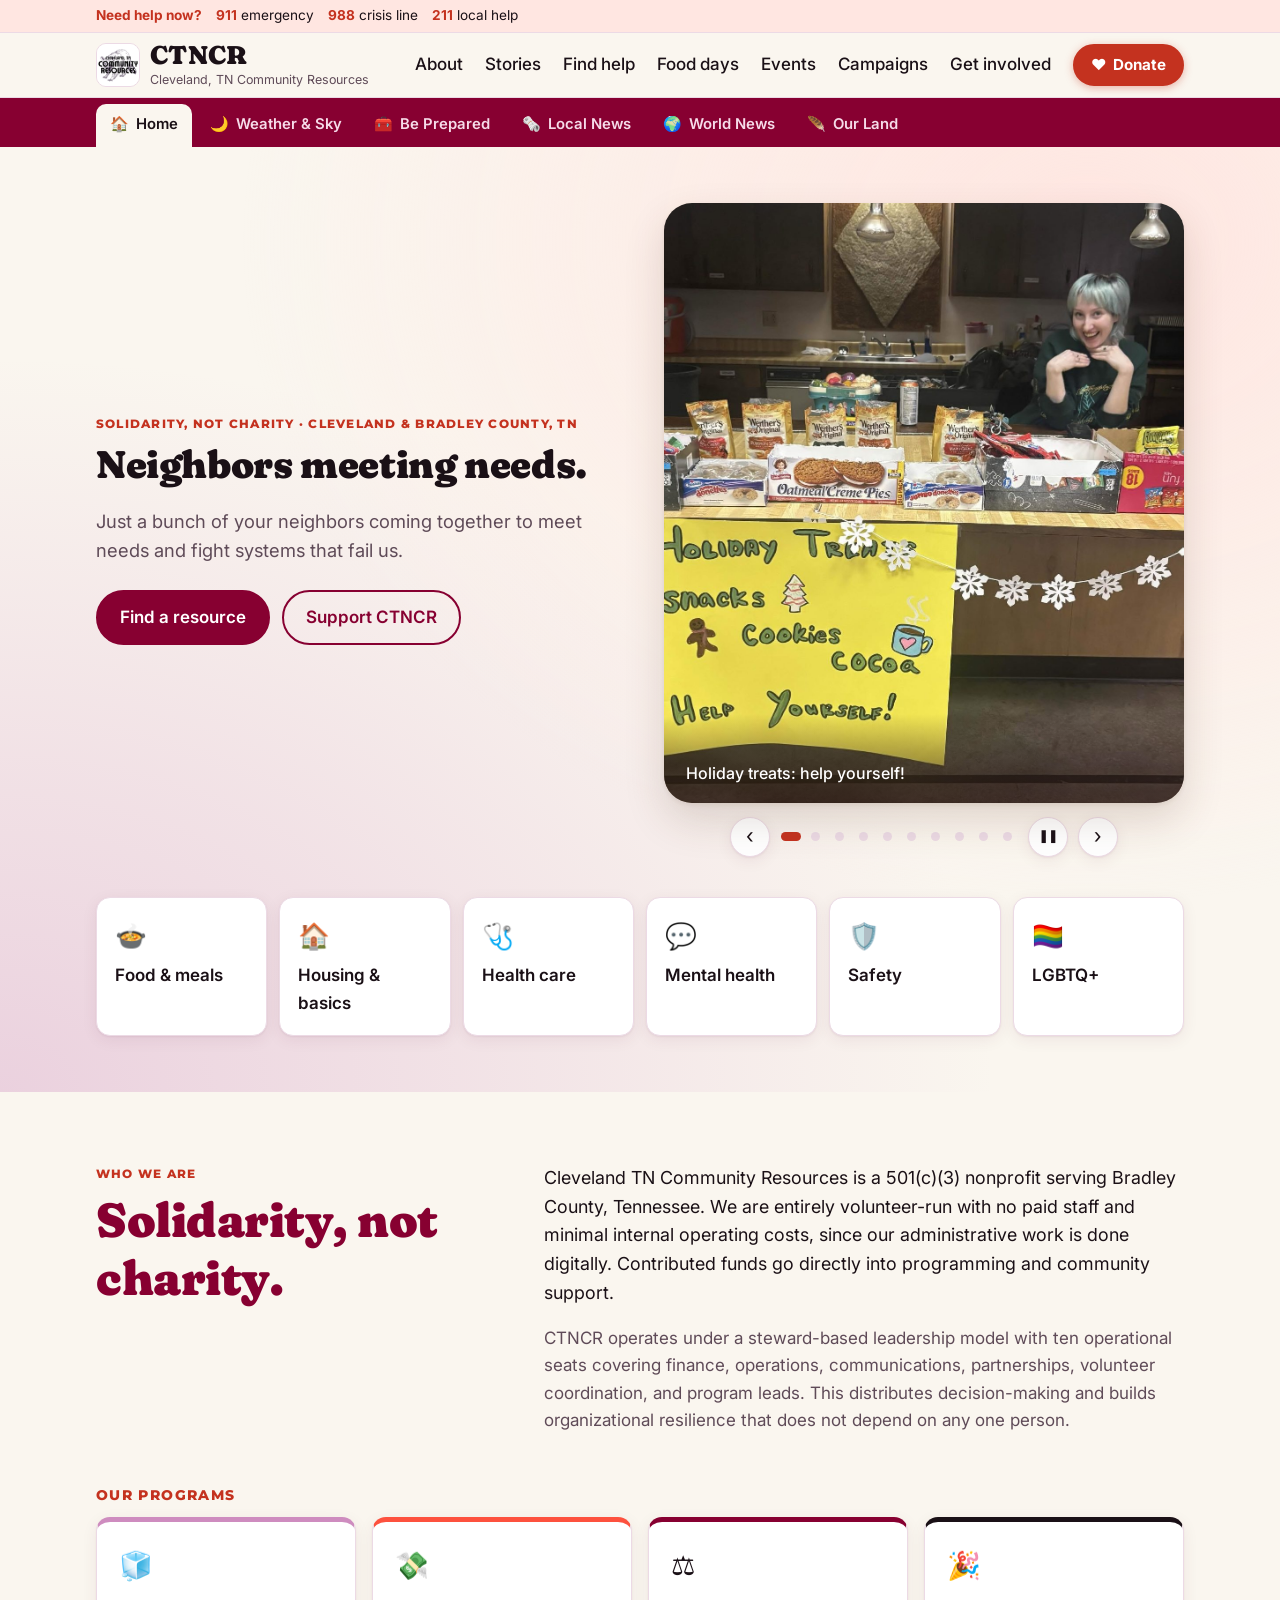
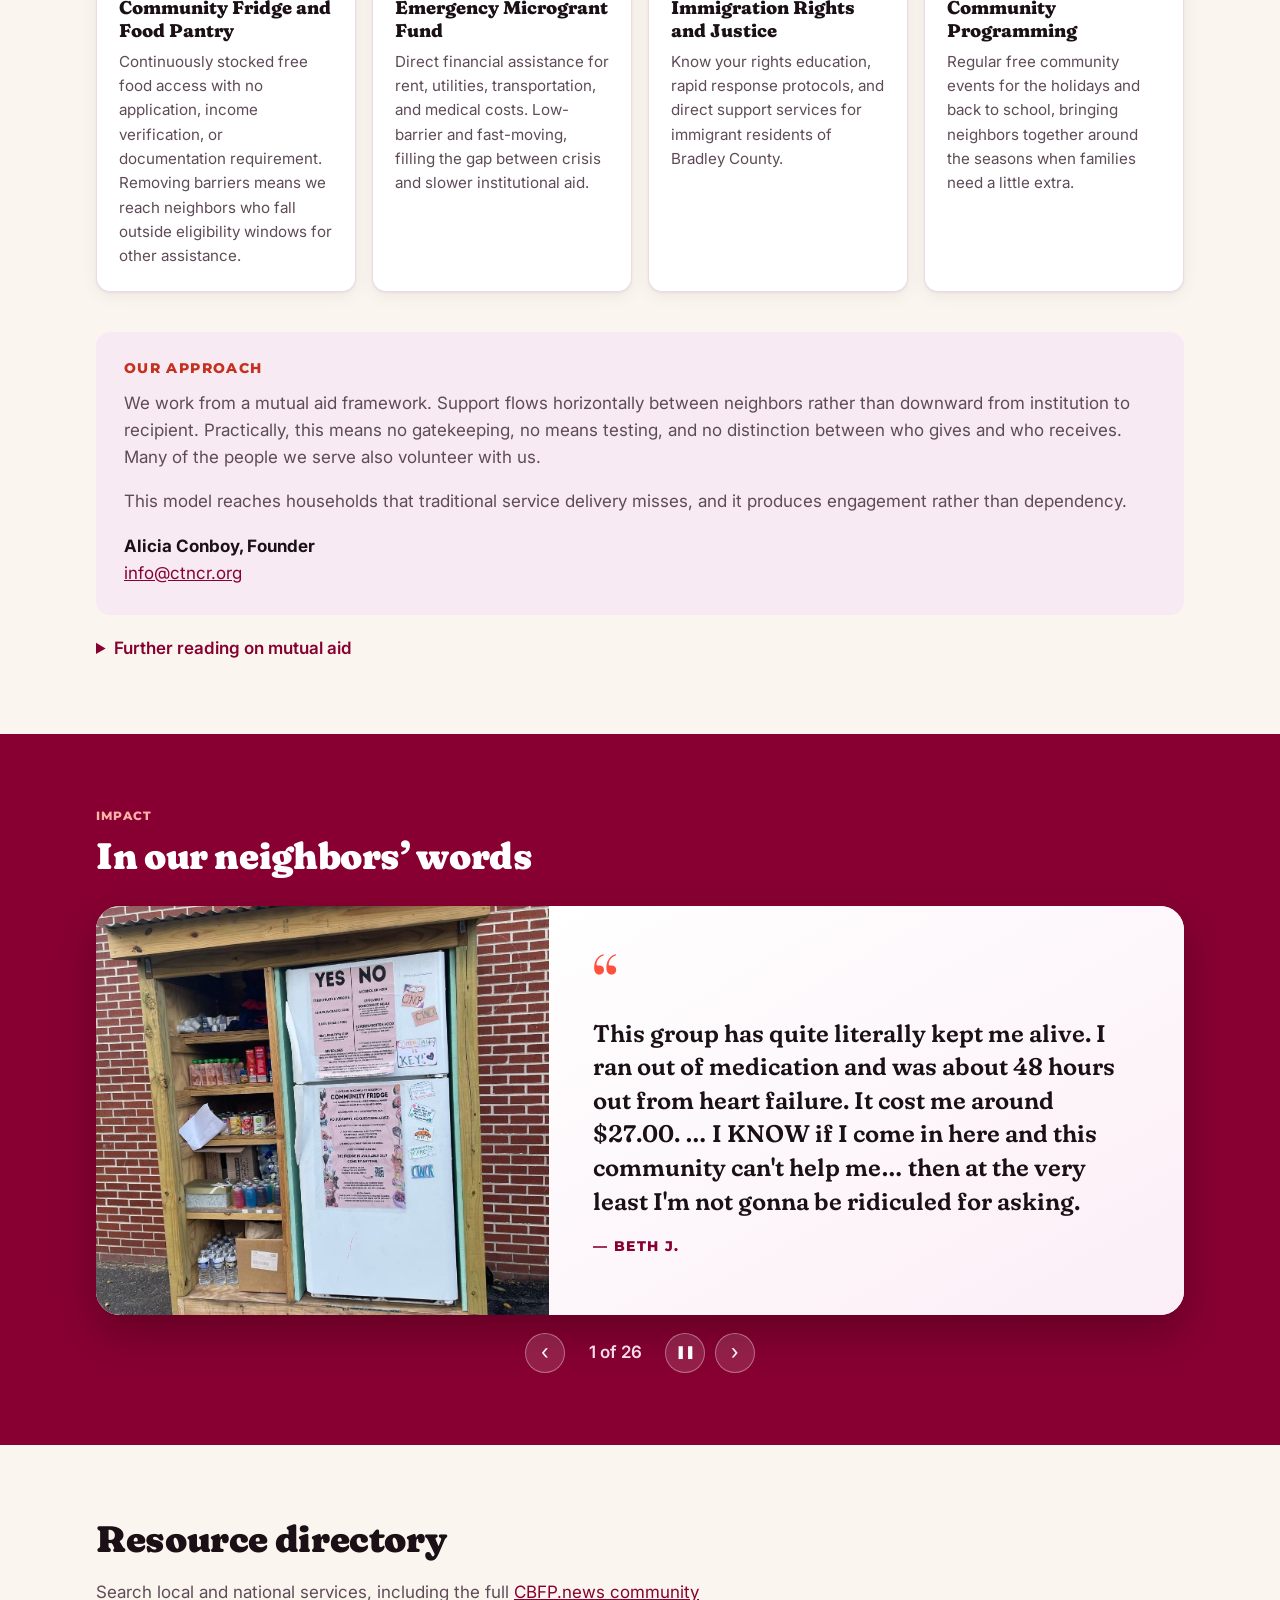
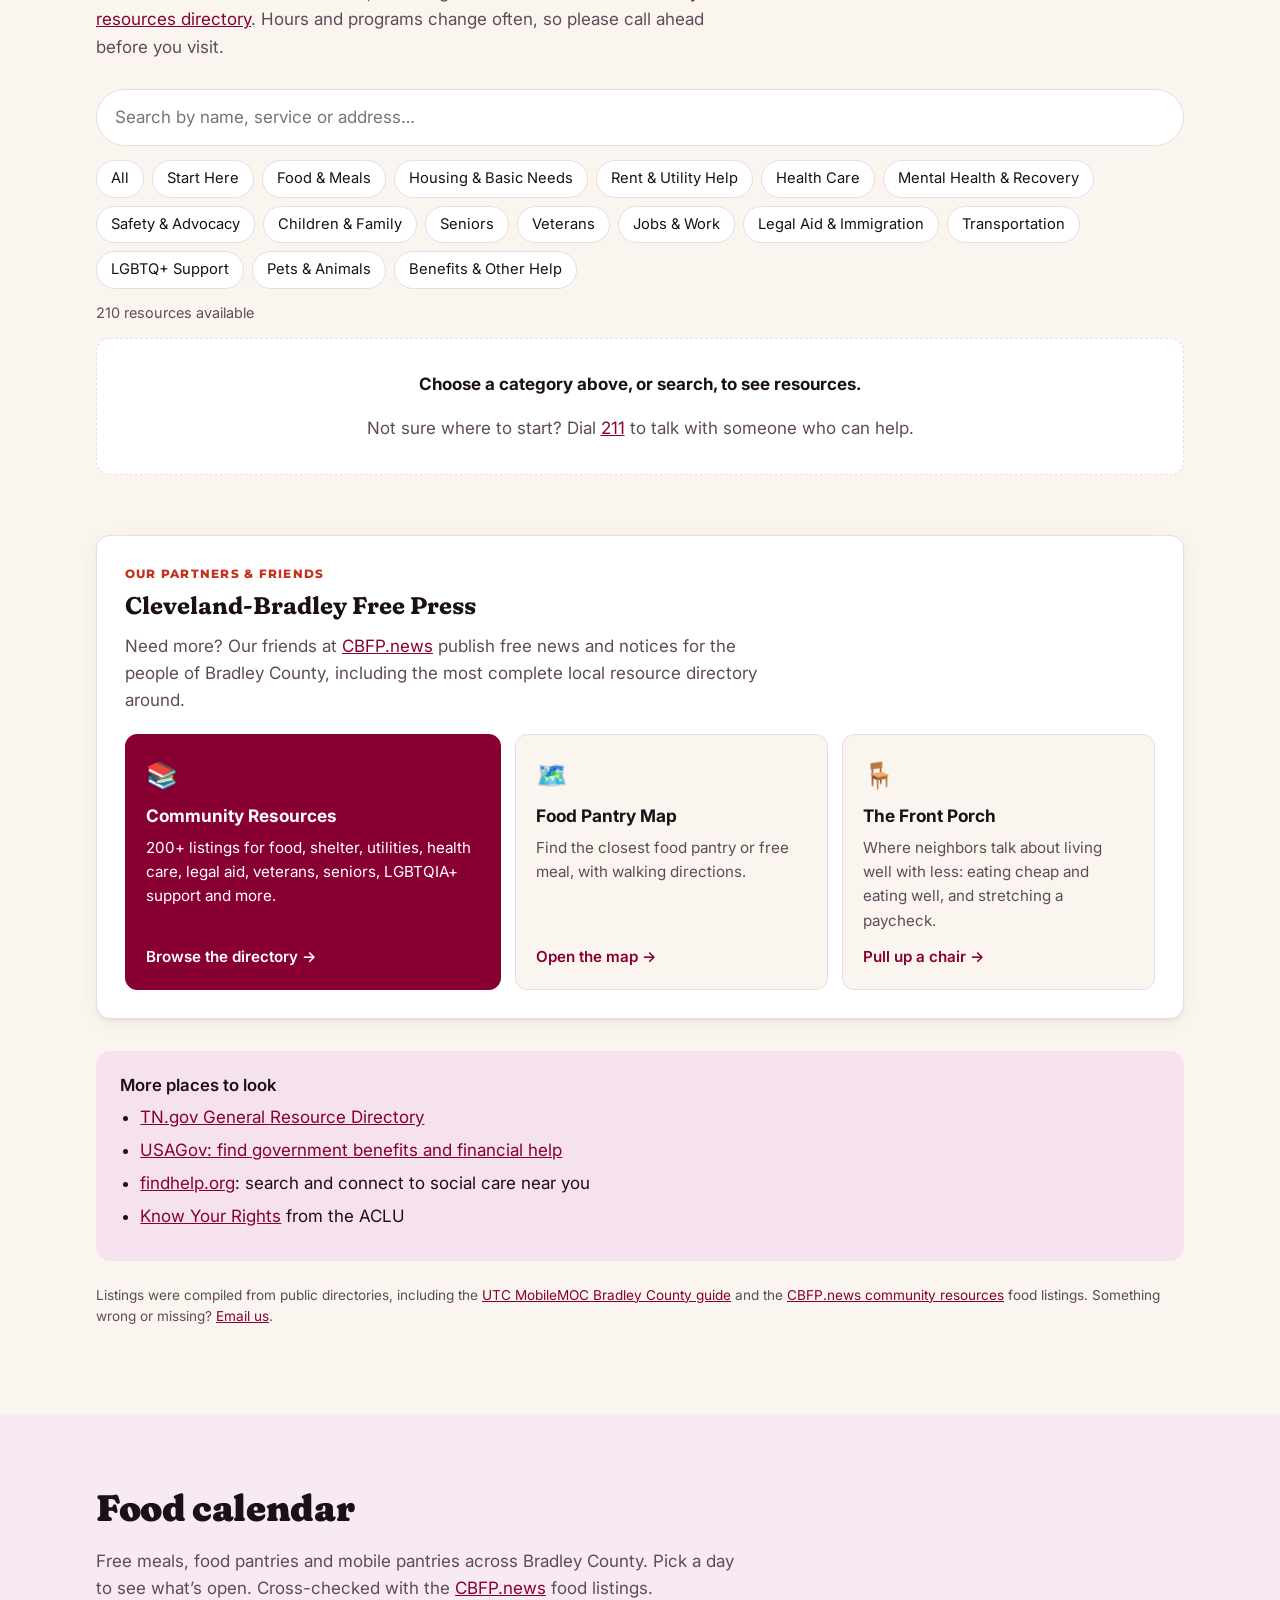
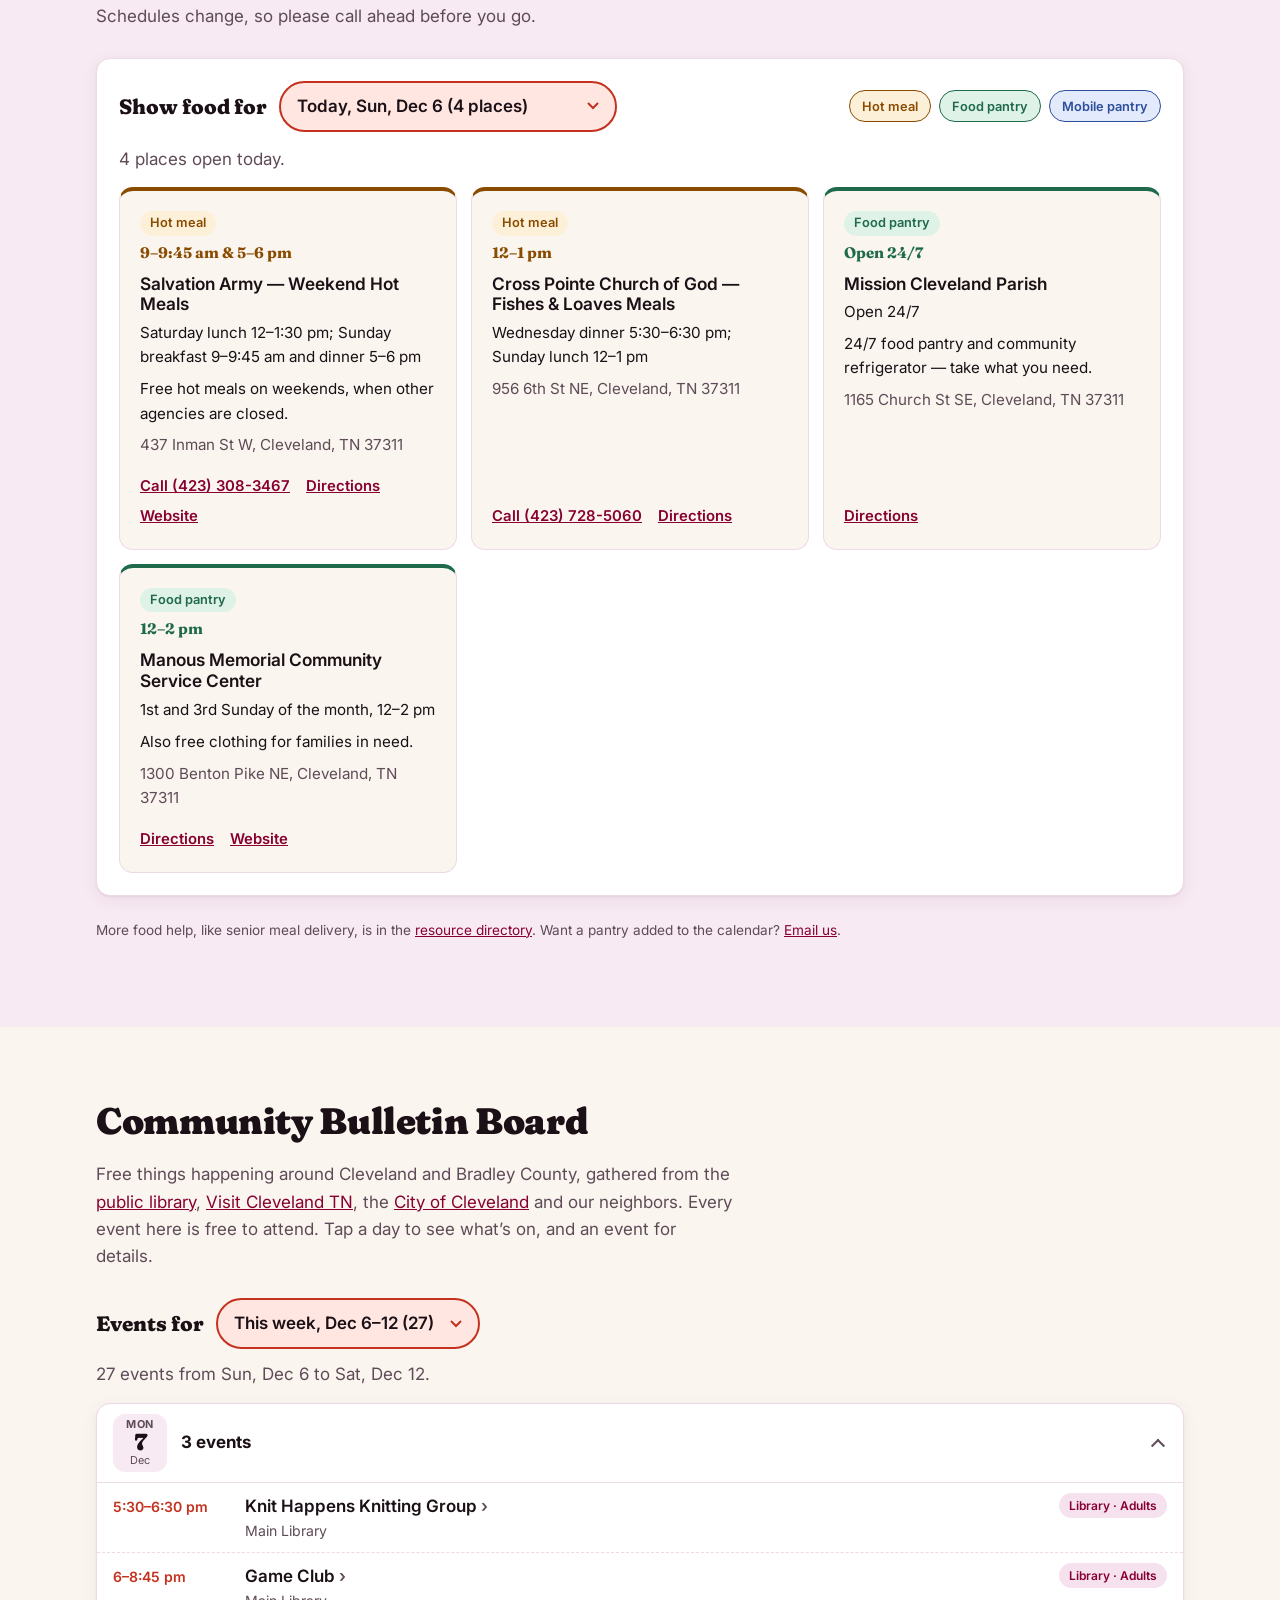
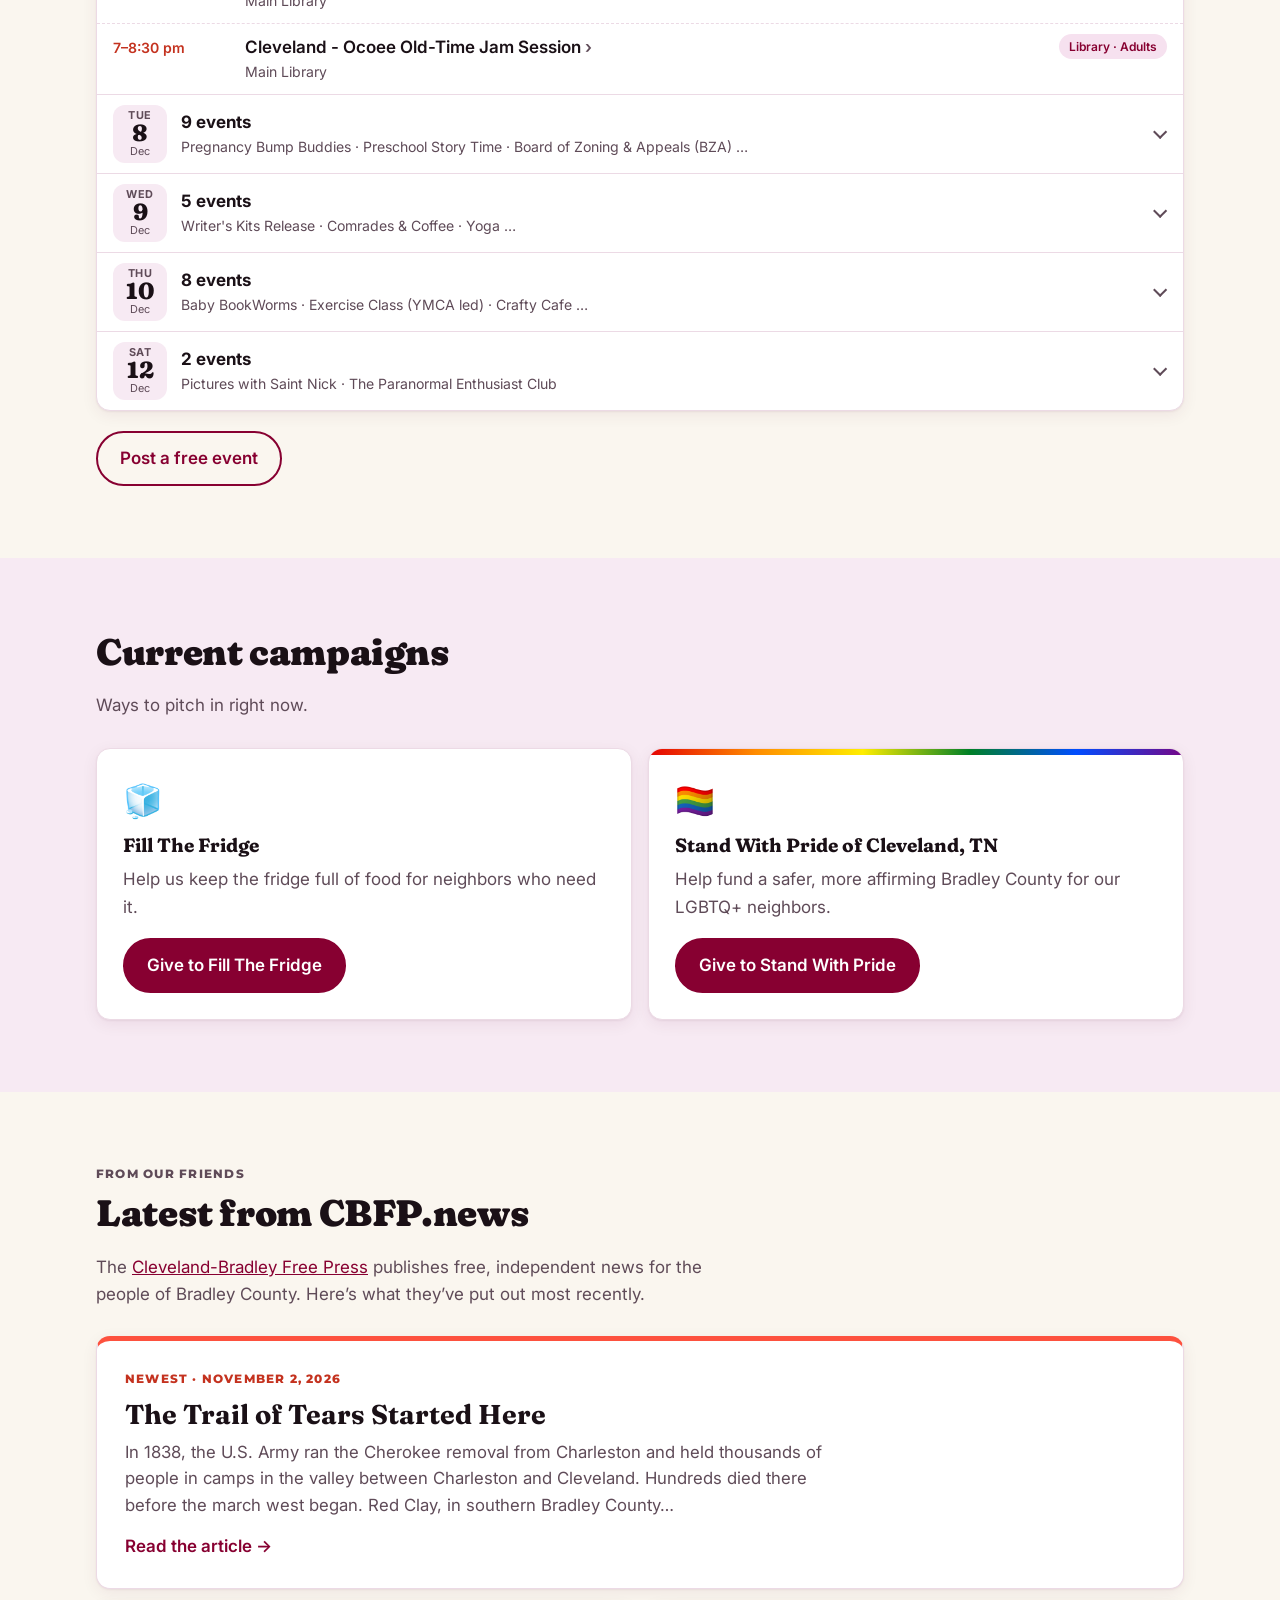
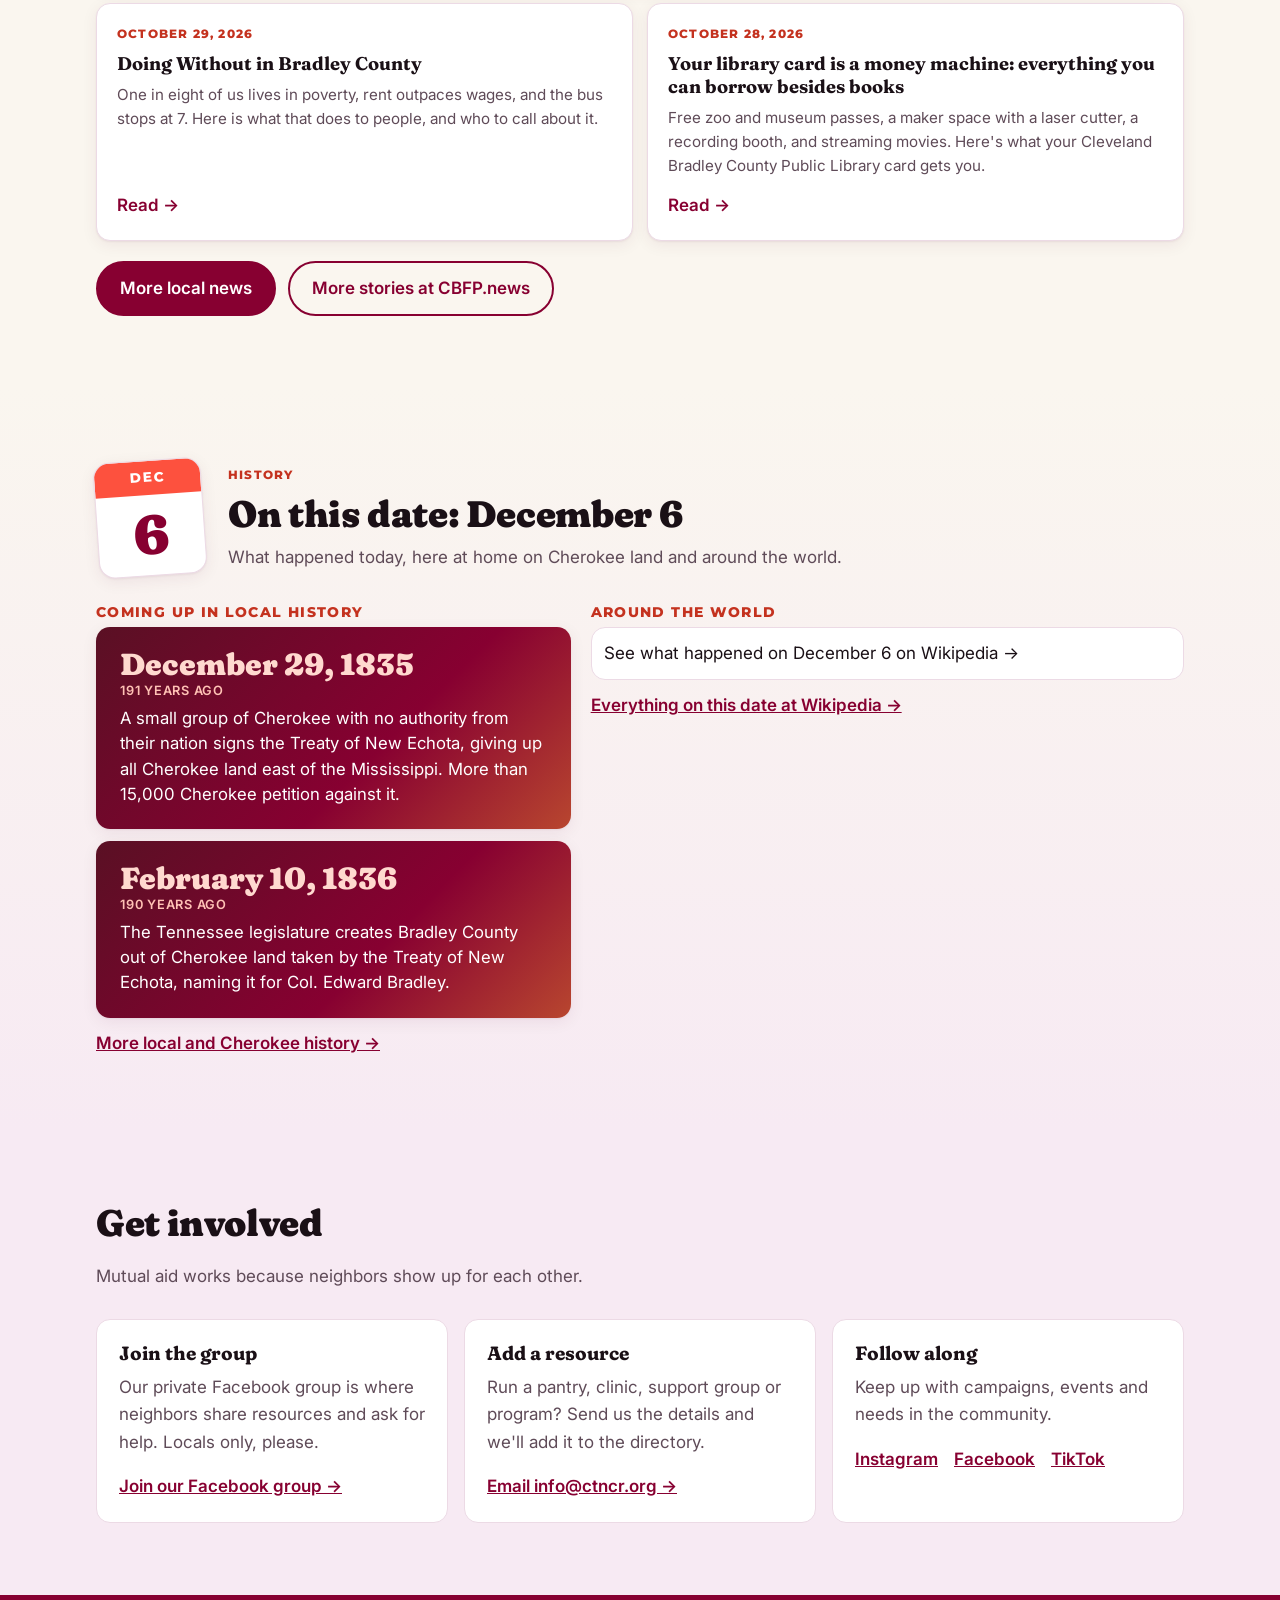
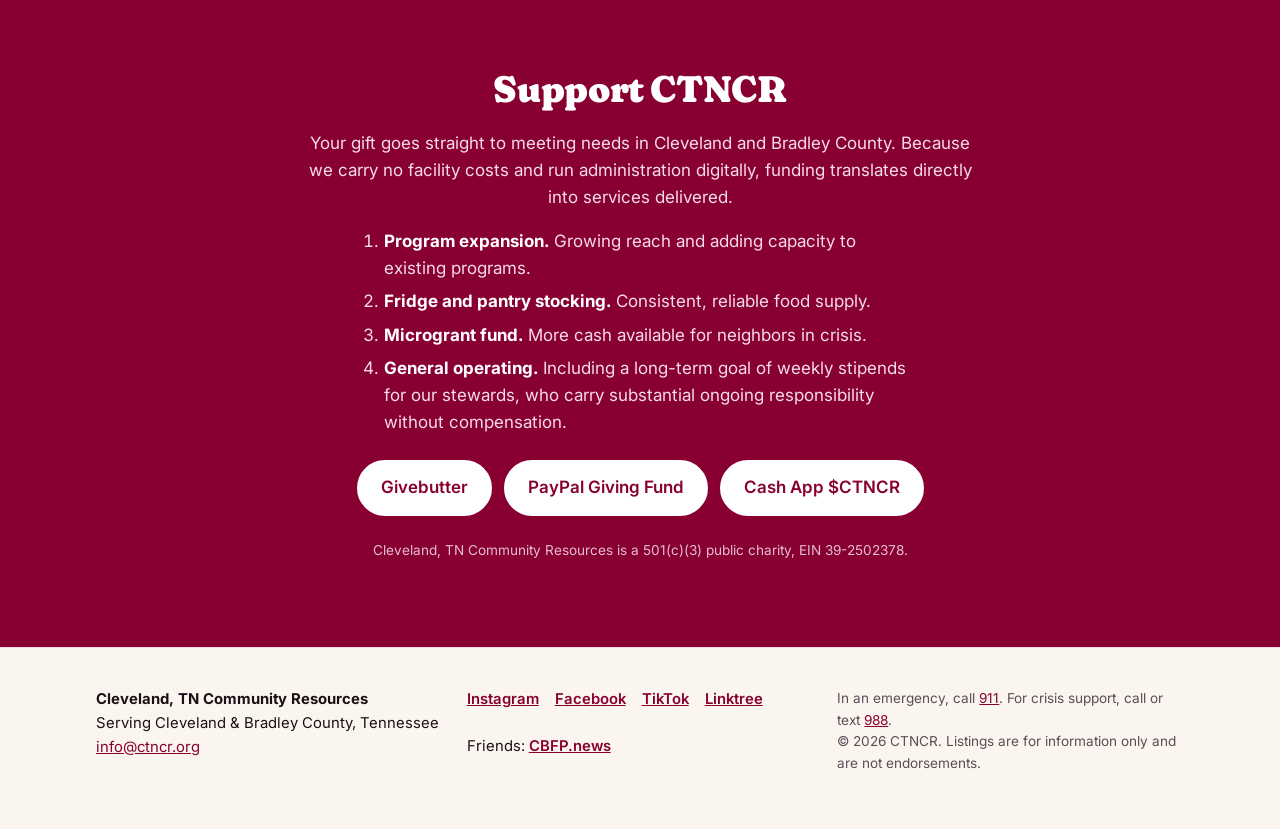
==== commit 49670d46: "Change Alicia's title to Founder on homepage Co-Authored-By: Claude Opus 5.5 <noreply@anthropic.com>" ====
--- a/index.html
+++ b/index.html
@@ -12,7 +12,7 @@
   <link rel="preconnect" href="https://fonts.googleapis.com">
   <link rel="preconnect" href="https://fonts.gstatic.com" crossorigin>
   <link href="https://fonts.googleapis.com/css2?family=Fraunces:opsz,wght,SOFT@9..144,600..900,100&family=Inter:wght@400;500;600&family=Montserrat:wght@800&family=Noto+Sans+Cherokee:wght@400;600&display=swap" rel="stylesheet">
-  <link rel="stylesheet" href="styles.css">
+  <link rel="stylesheet" href="styles.css?v=2026-11-09">
   <link rel="icon" type="image/png" href="assets/favicon.png">
 </head>
 <body>
@@ -135,7 +135,7 @@
             <h3>Our approach</h3>
             <p>We work from a mutual aid framework. Support flows horizontally between neighbors rather than downward from institution to recipient. Practically, this means no gatekeeping, no means testing, and no distinction between who gives and who receives. Many of the people we serve also volunteer with us.</p>
             <p>This model reaches households that traditional service delivery misses, and it produces engagement rather than dependency.</p>
-            <p class="who-contact"><strong>Alicia Conboy, Executive Director</strong><br><a href="mailto:info@ctncr.org">info@ctncr.org</a></p>
+            <p class="who-contact"><strong>Alicia Conboy, Founder</strong><br><a href="mailto:info@ctncr.org">info@ctncr.org</a></p>
           </div>
         </div>
 
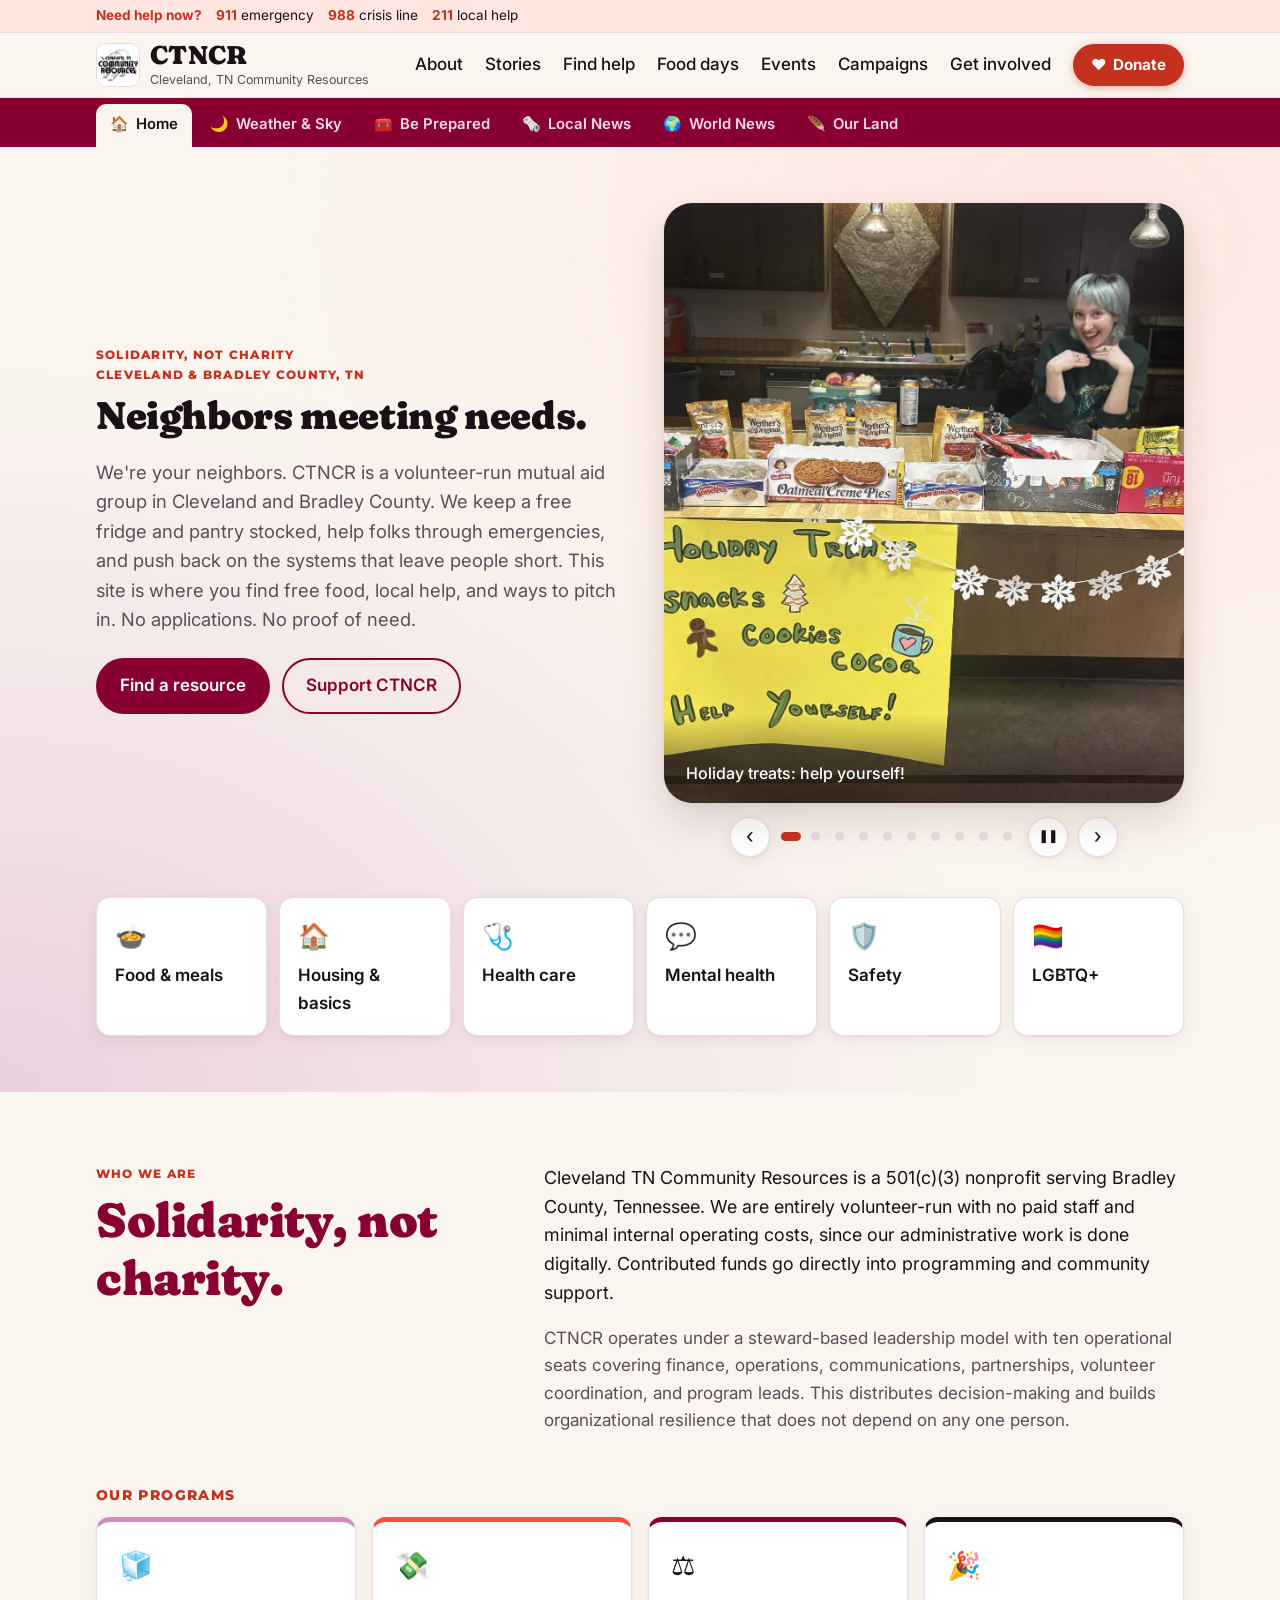
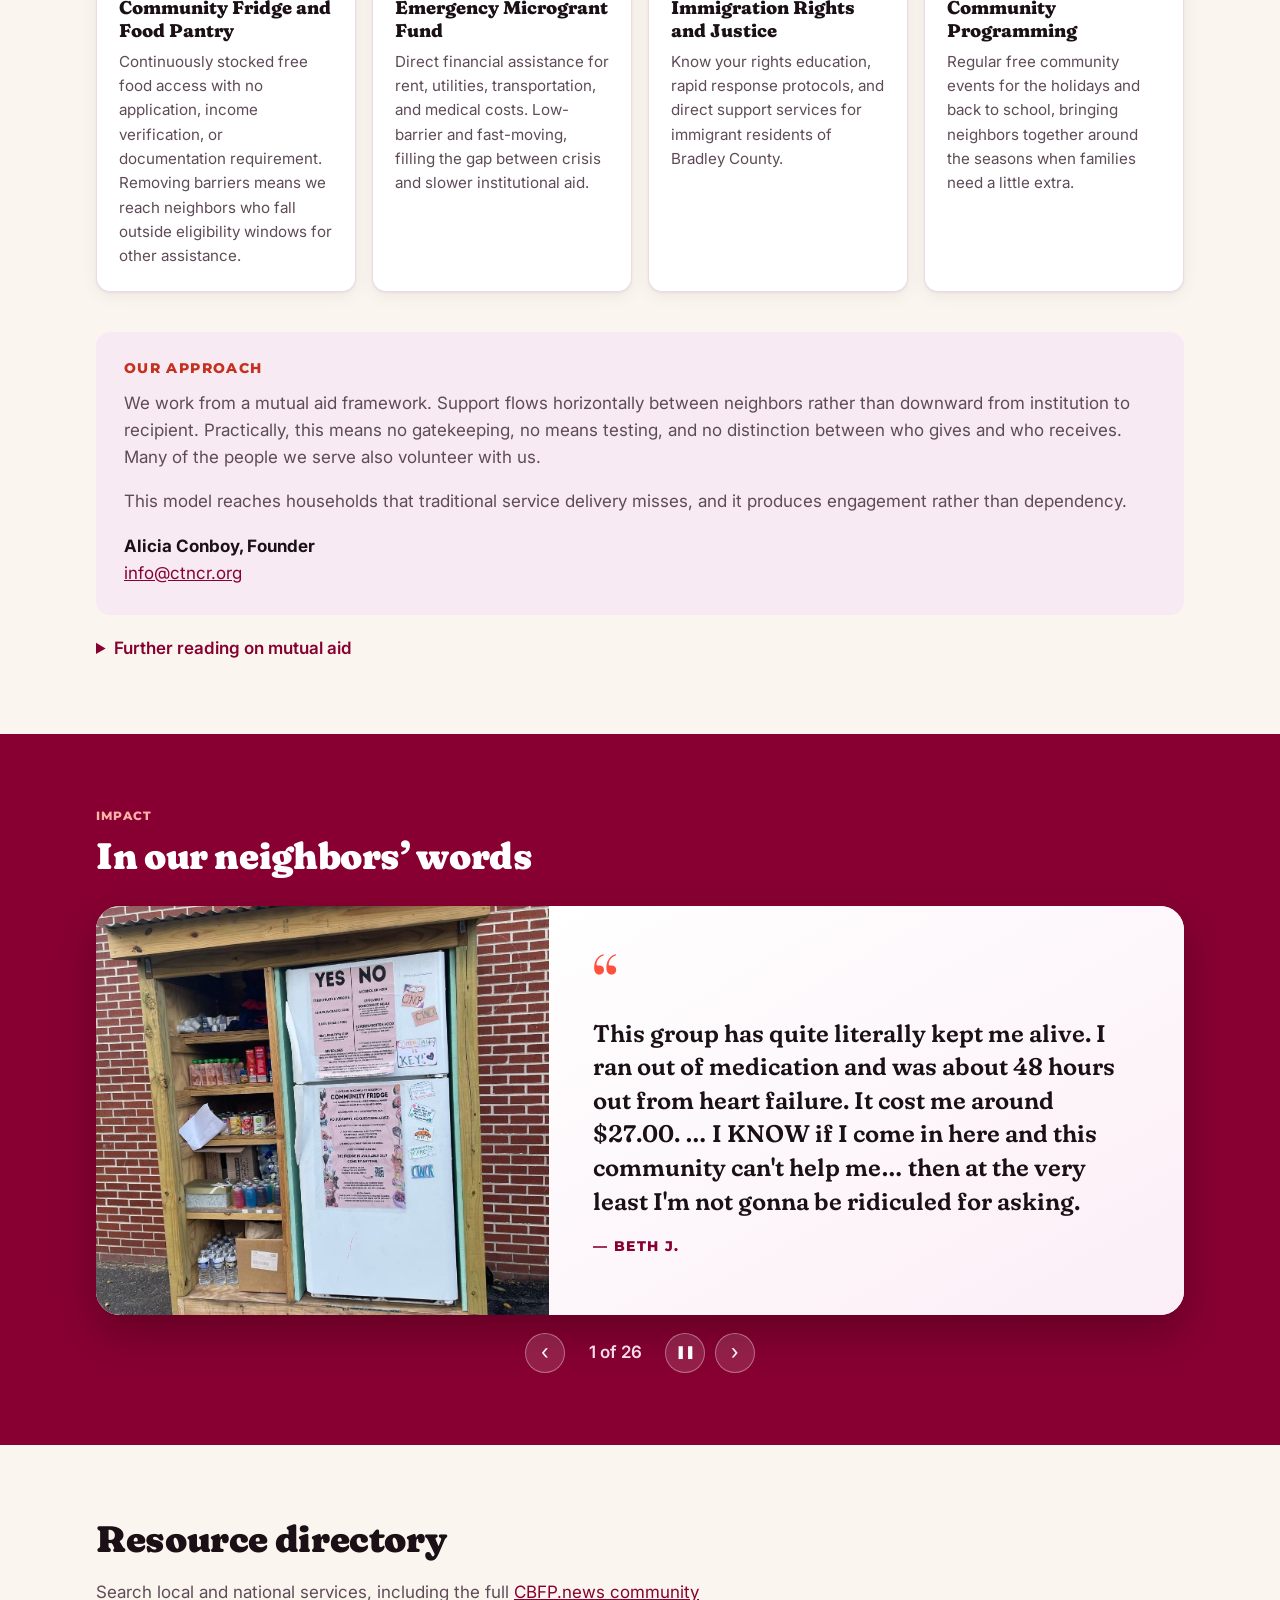
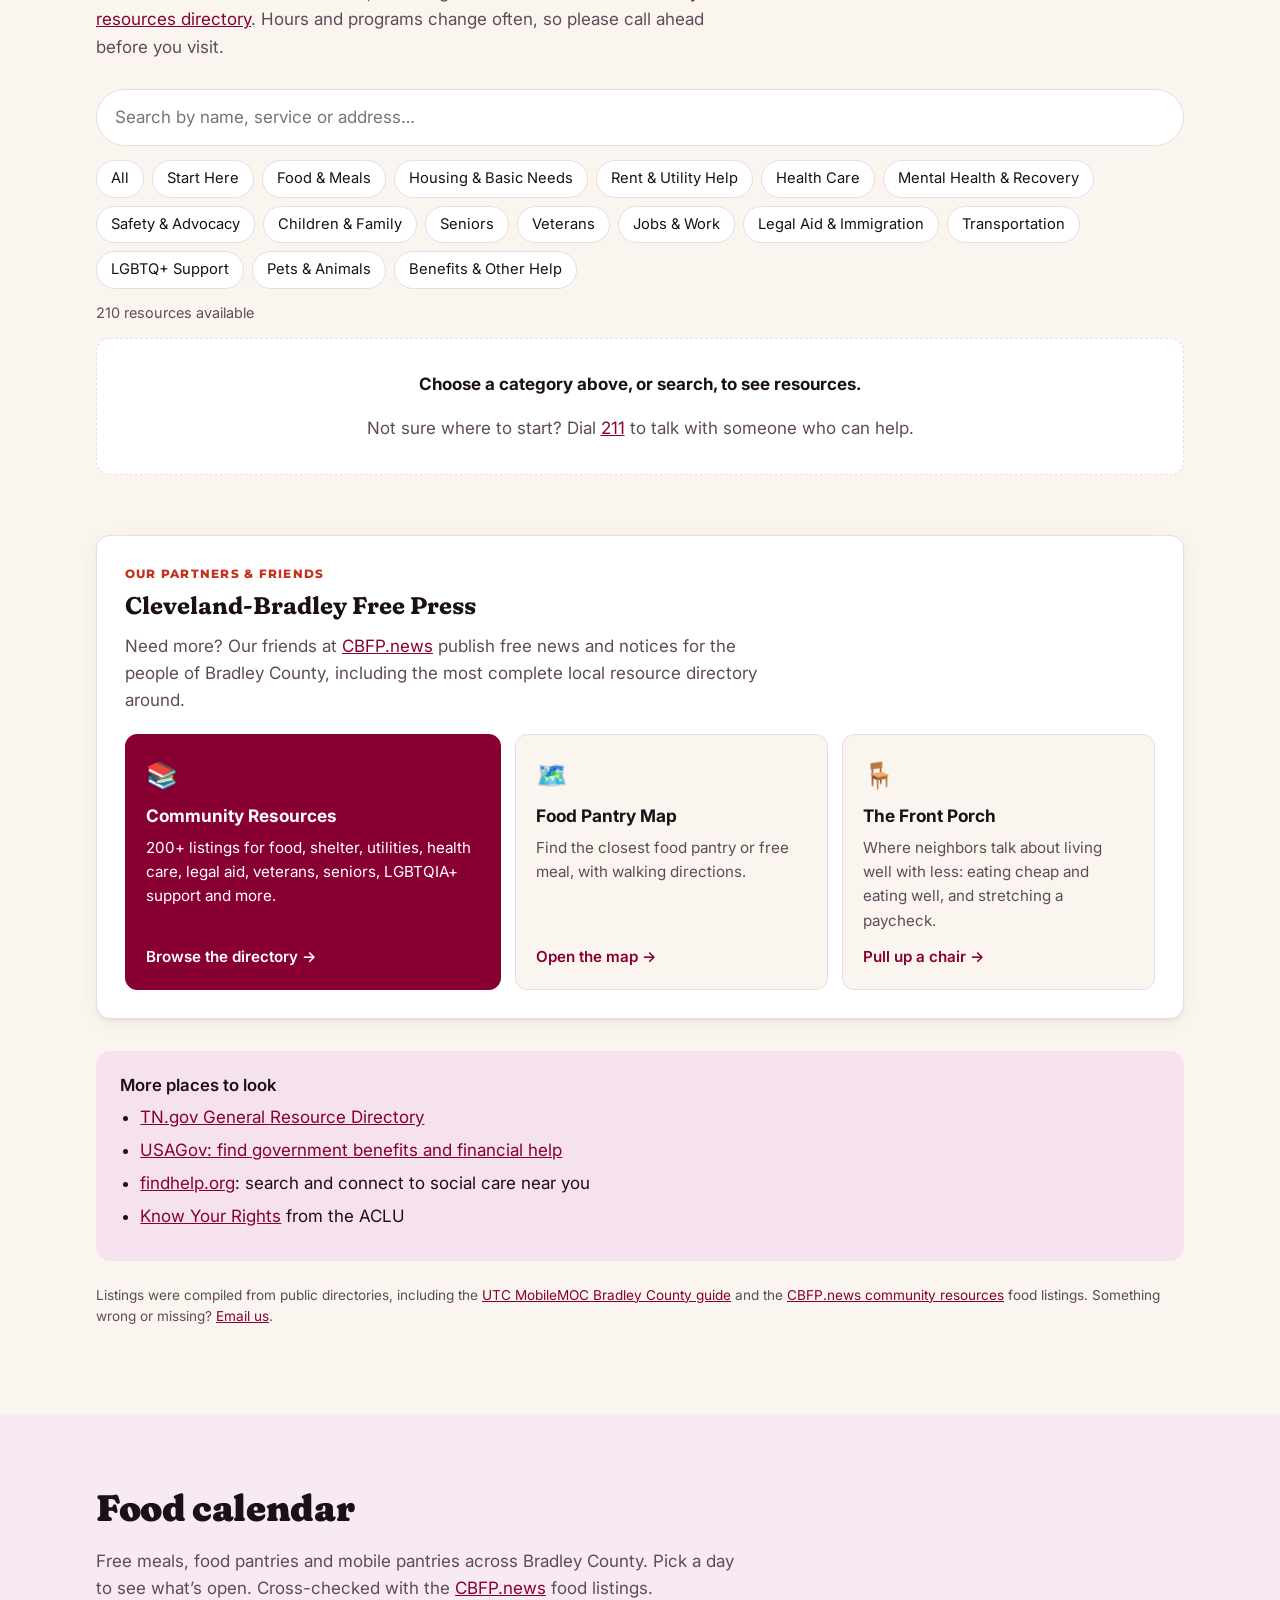
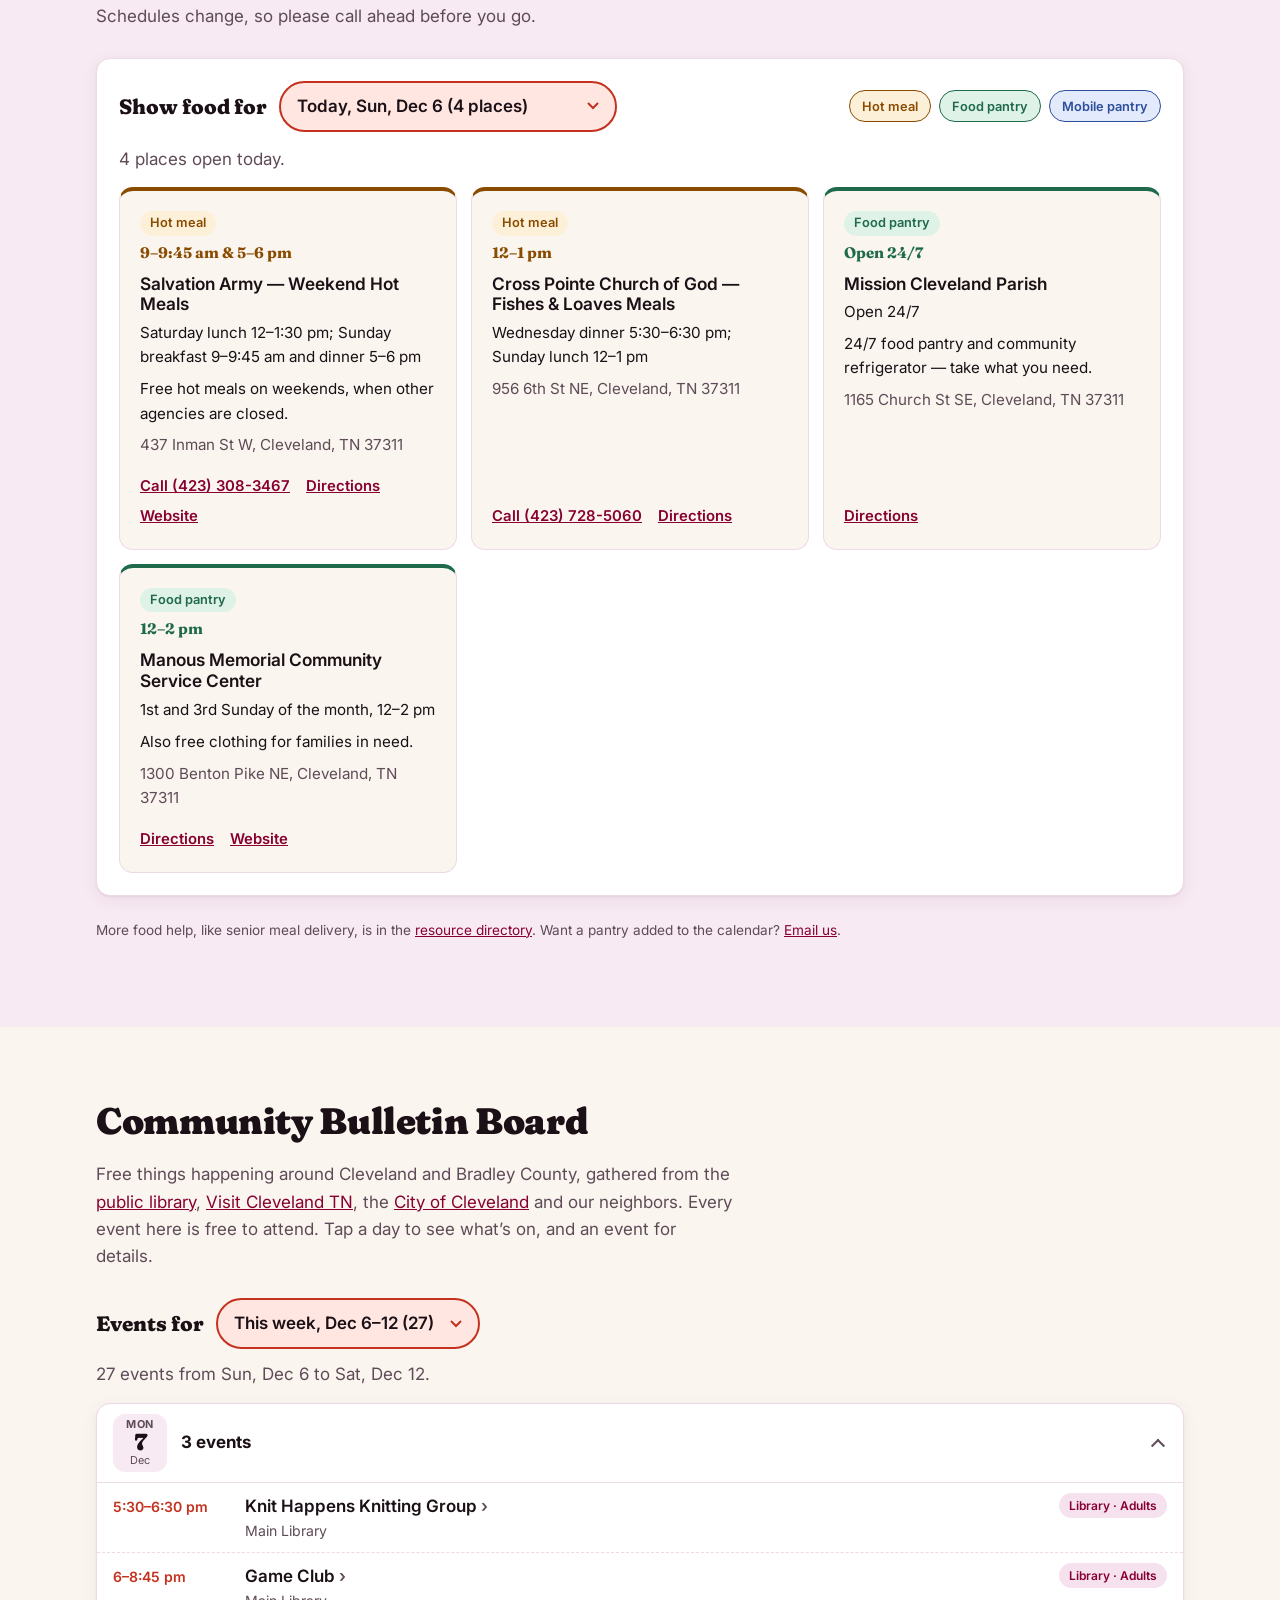
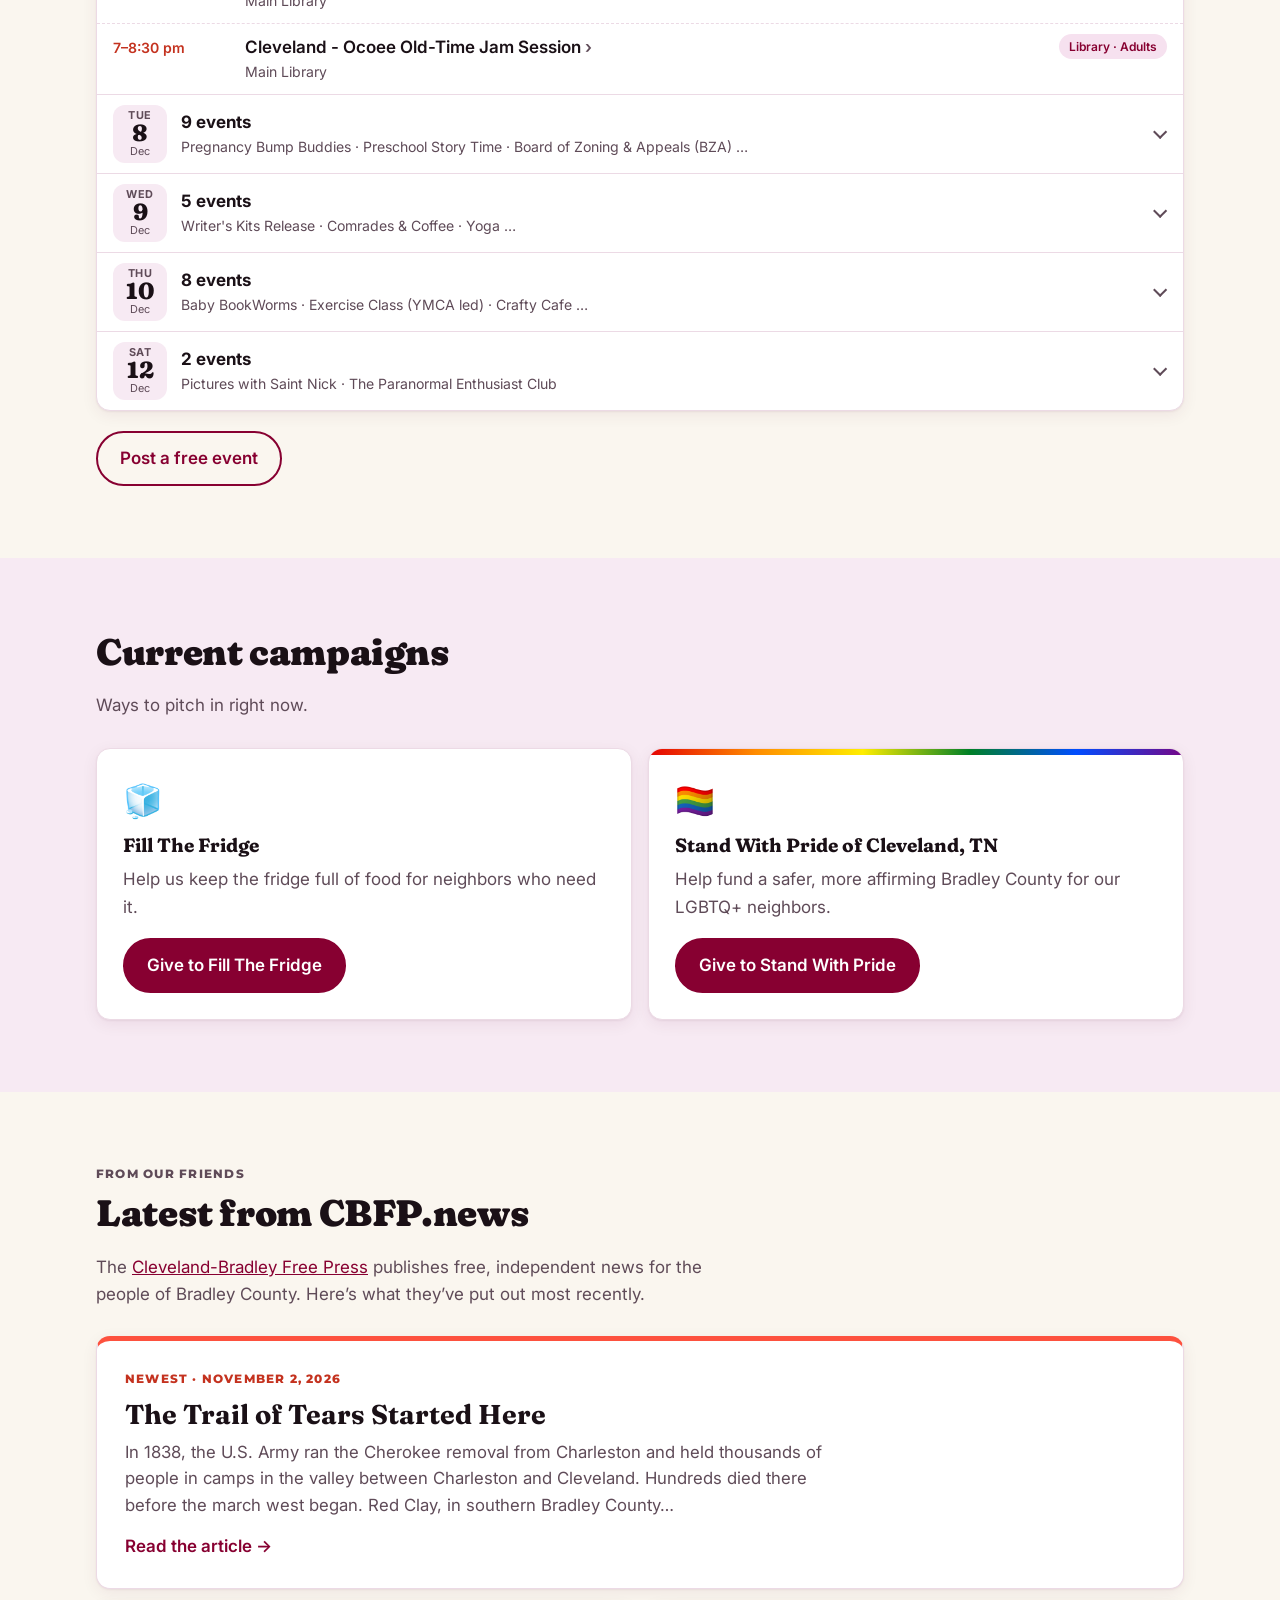
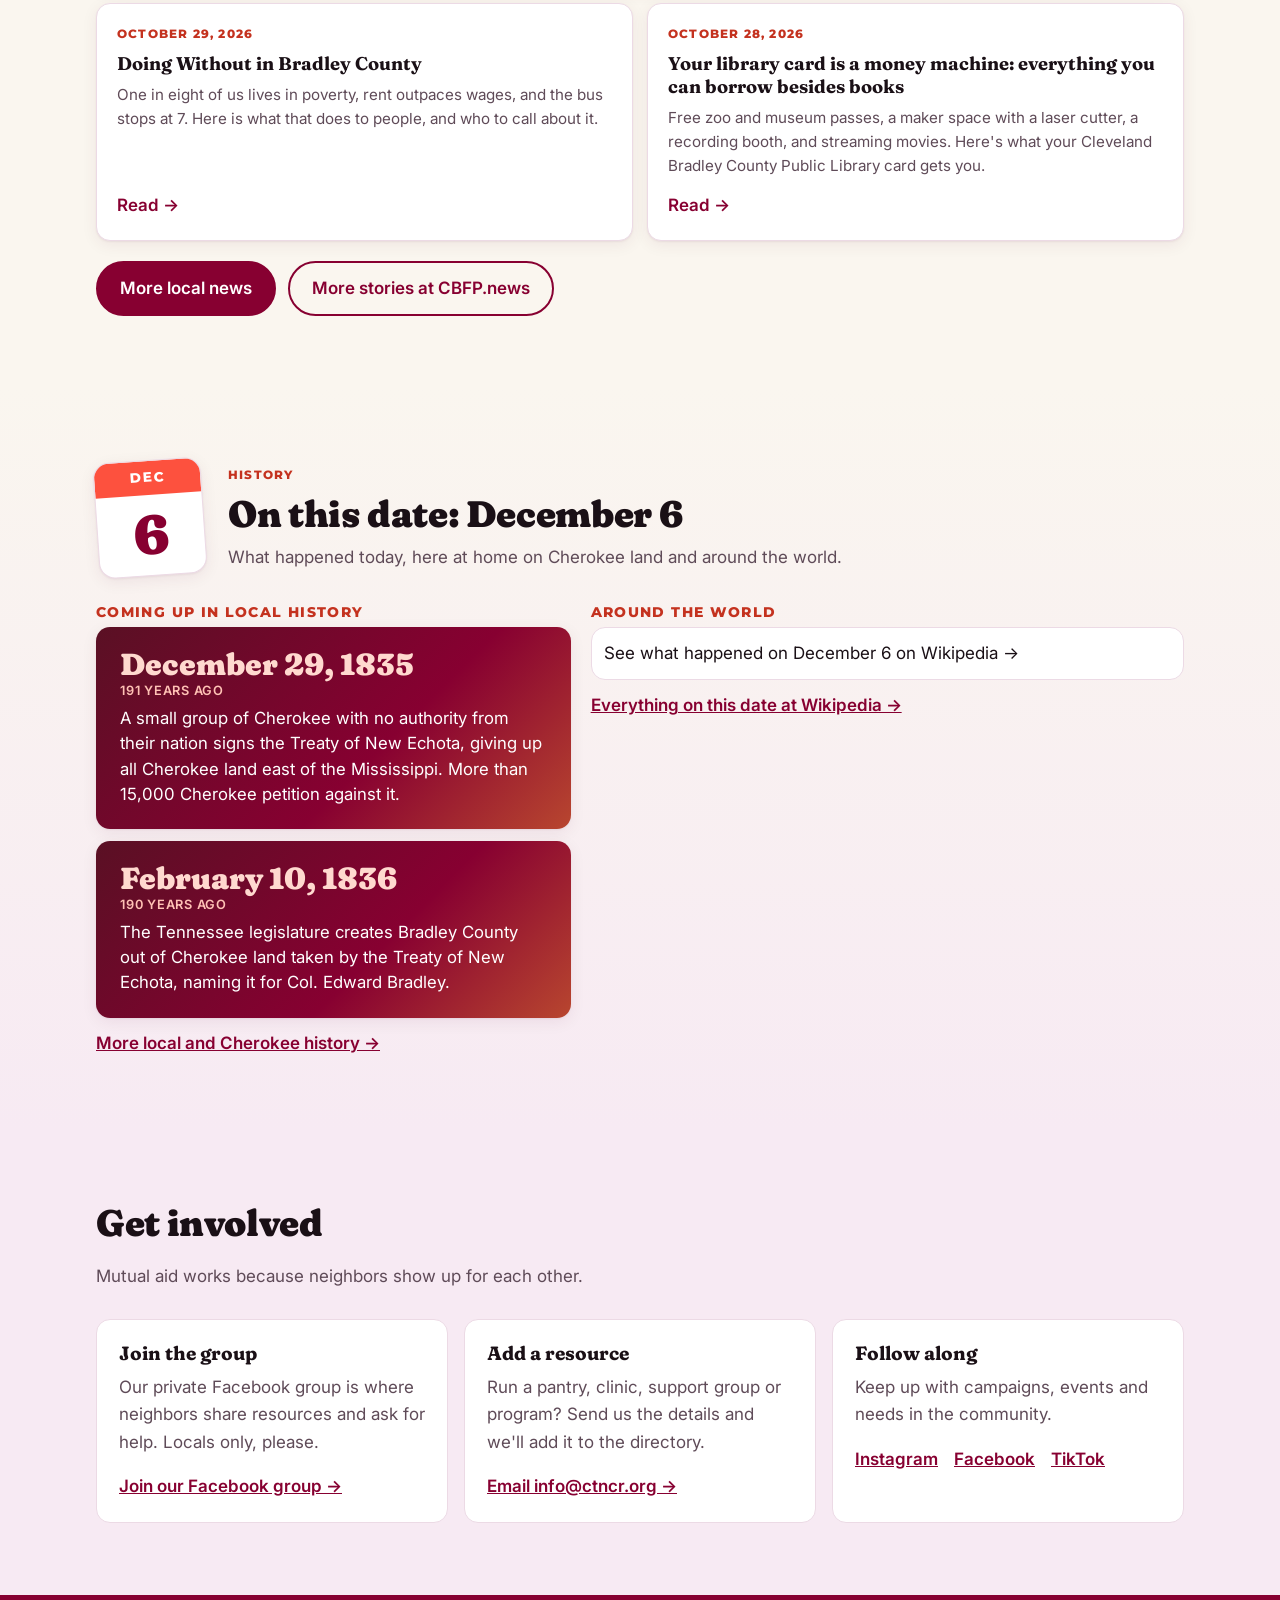
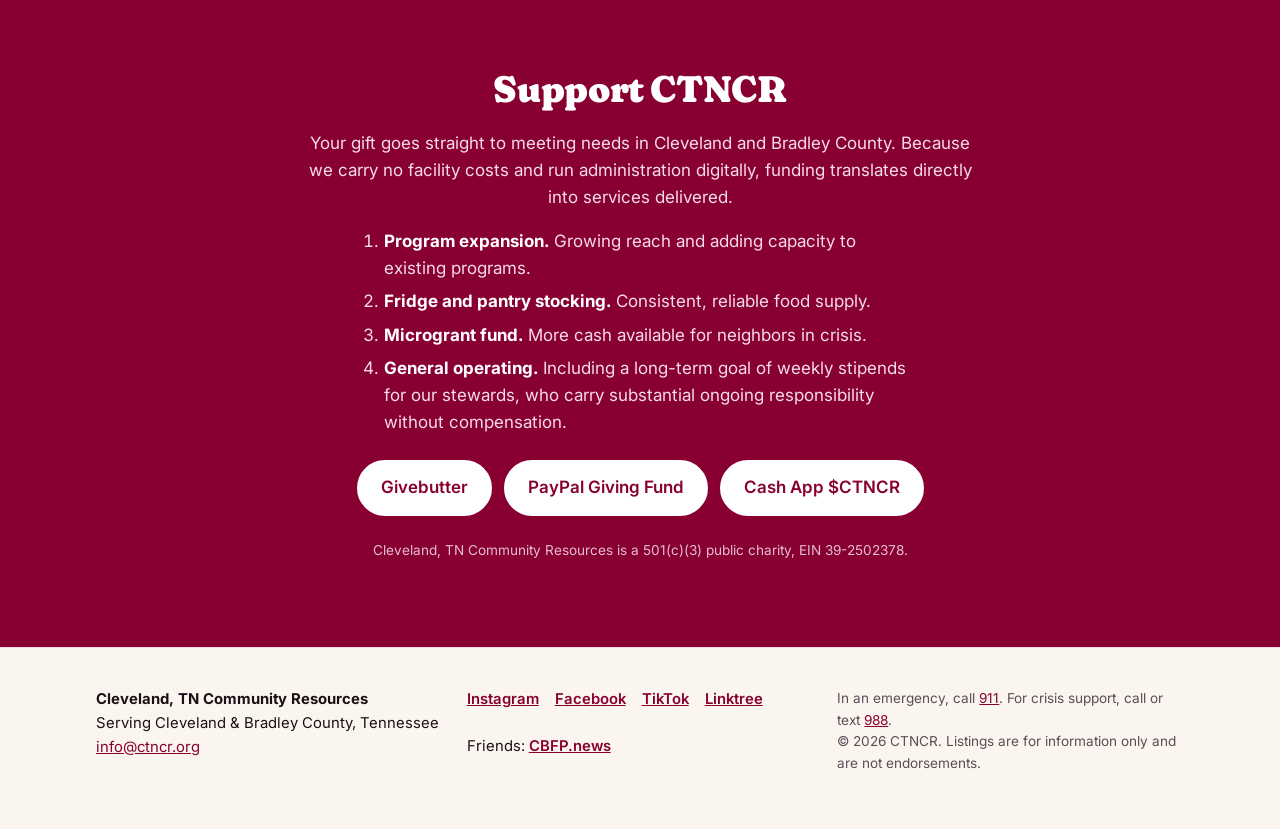
==== commit df90917d: "Put 'Solidarity, not charity' on its own line and rewrite homepage intro Co-Authored-By: Claude Opus" ====
--- a/index.html
+++ b/index.html
@@ -63,9 +63,9 @@
     <section class="hero" id="top">
       <div class="wrap hero-inner">
         <div>
-          <p class="eyebrow">Solidarity, not charity · Cleveland &amp; Bradley County, TN</p>
+          <p class="eyebrow">Solidarity, not charity<br>Cleveland &amp; Bradley County, TN</p>
           <h1 class="hero-title">Neighbors meeting needs.</h1>
-          <p class="lede">Just a bunch of your neighbors coming together to meet needs and fight systems that fail us.</p>
+          <p class="lede">We're your neighbors. CTNCR is a volunteer-run mutual aid group in Cleveland and Bradley County. We keep a free fridge and pantry stocked, help folks through emergencies, and push back on the systems that leave people short. This site is where you find free food, local help, and ways to pitch in. No applications. No proof of need.</p>
           <div class="hero-actions">
             <a class="btn" href="#resources">Find a resource</a>
             <a class="btn btn-ghost" href="#donate">Support CTNCR</a>
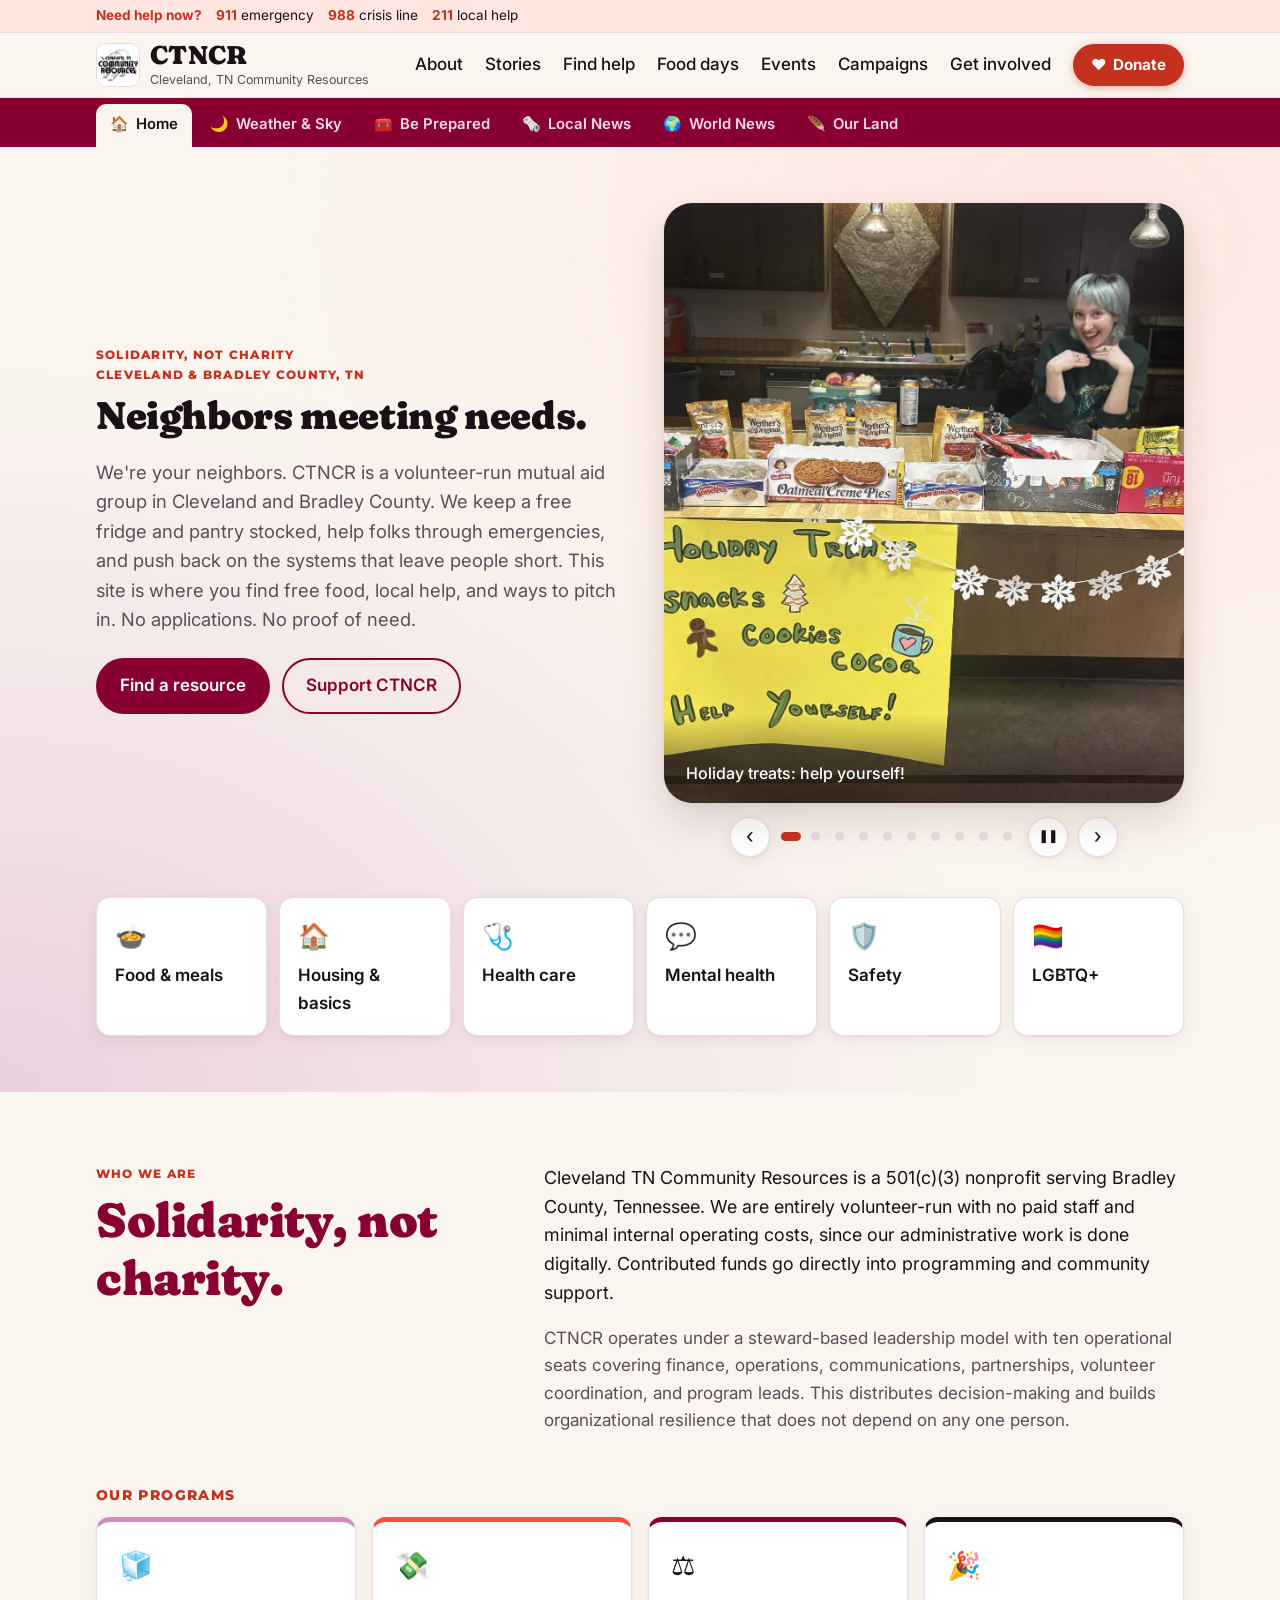
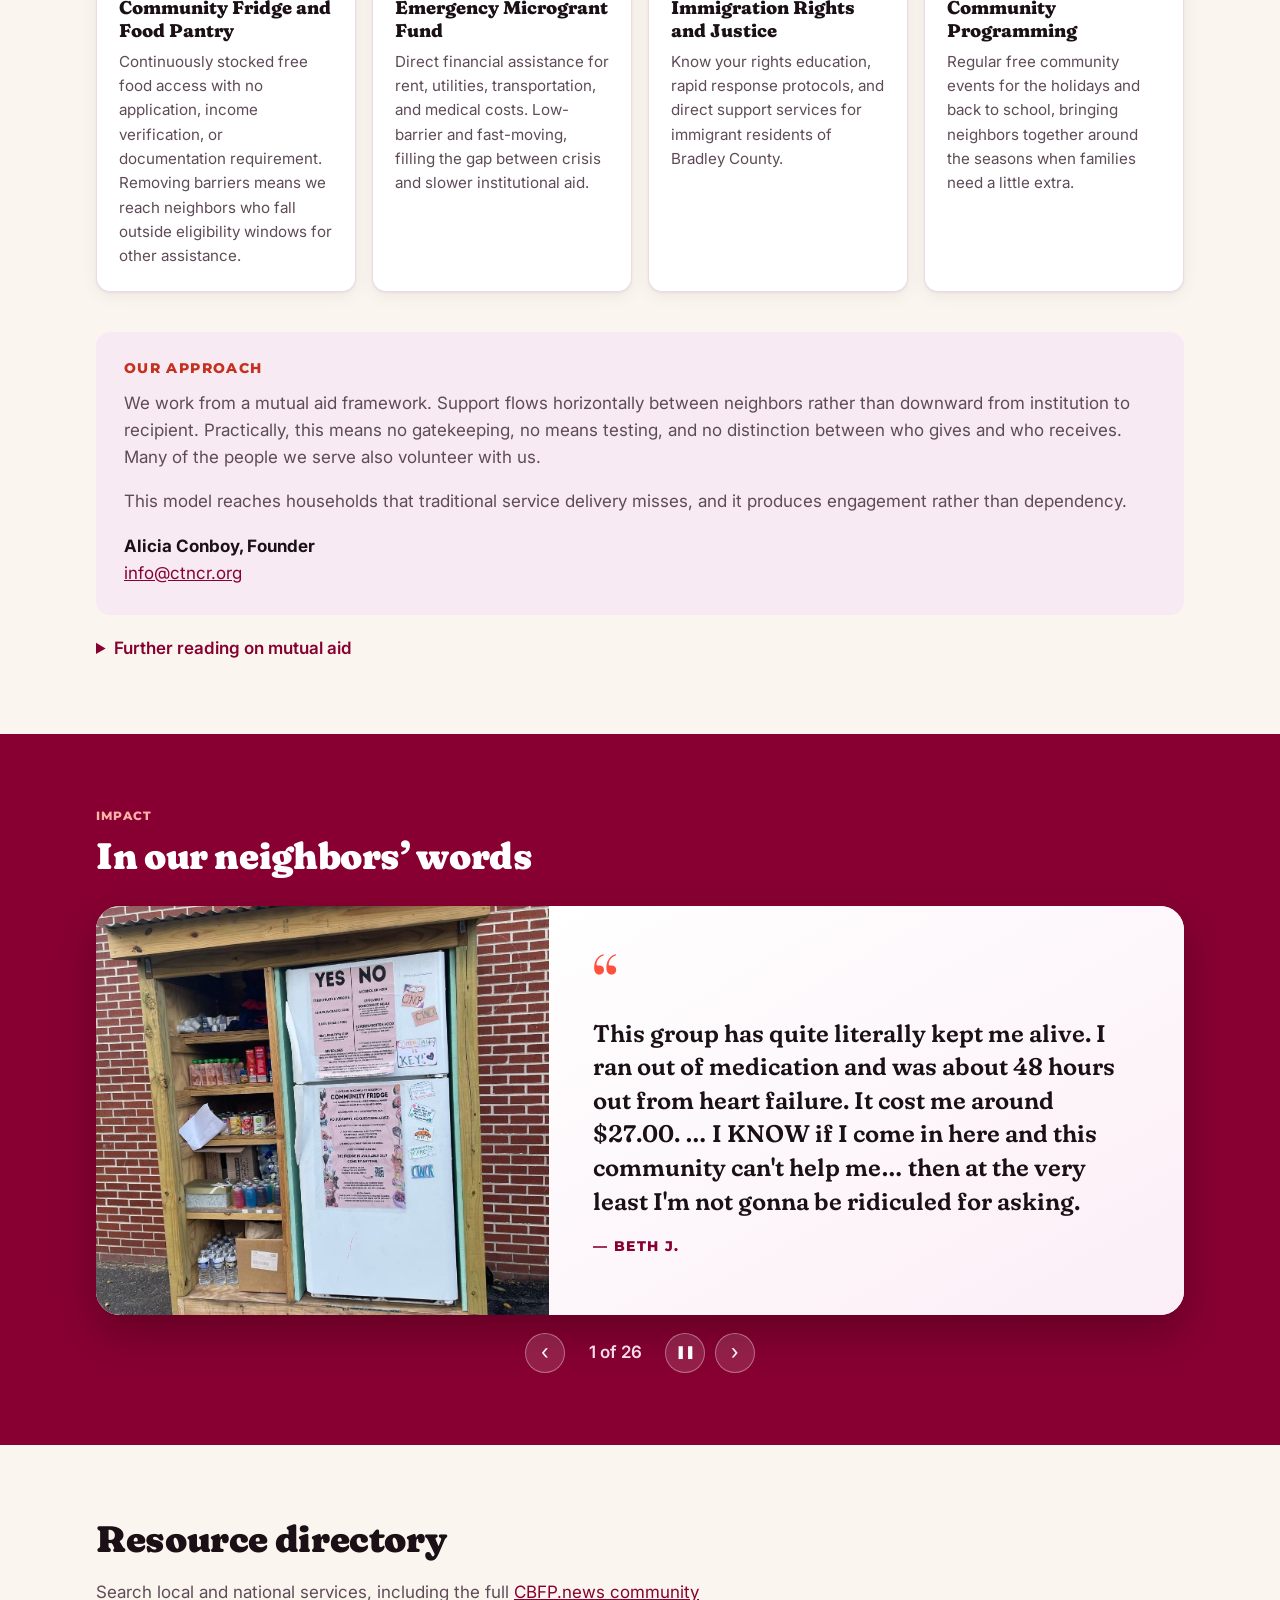
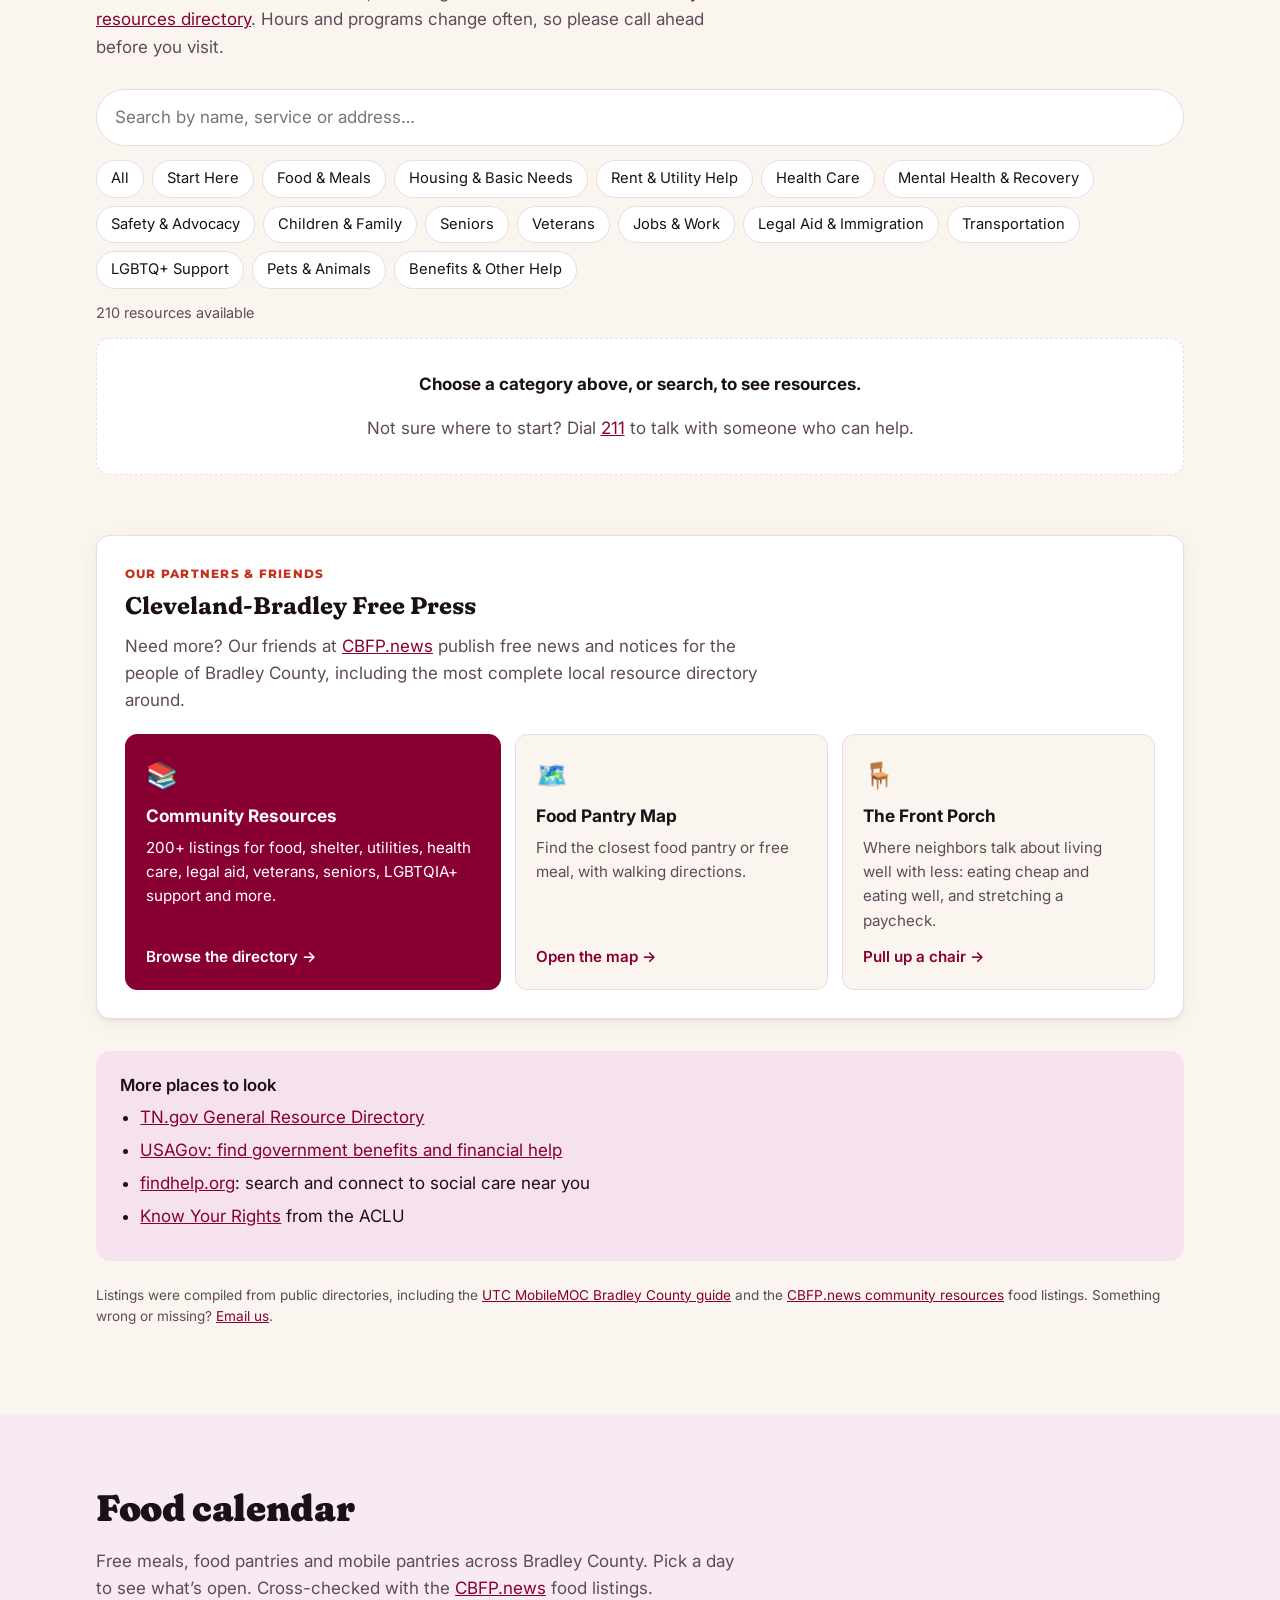
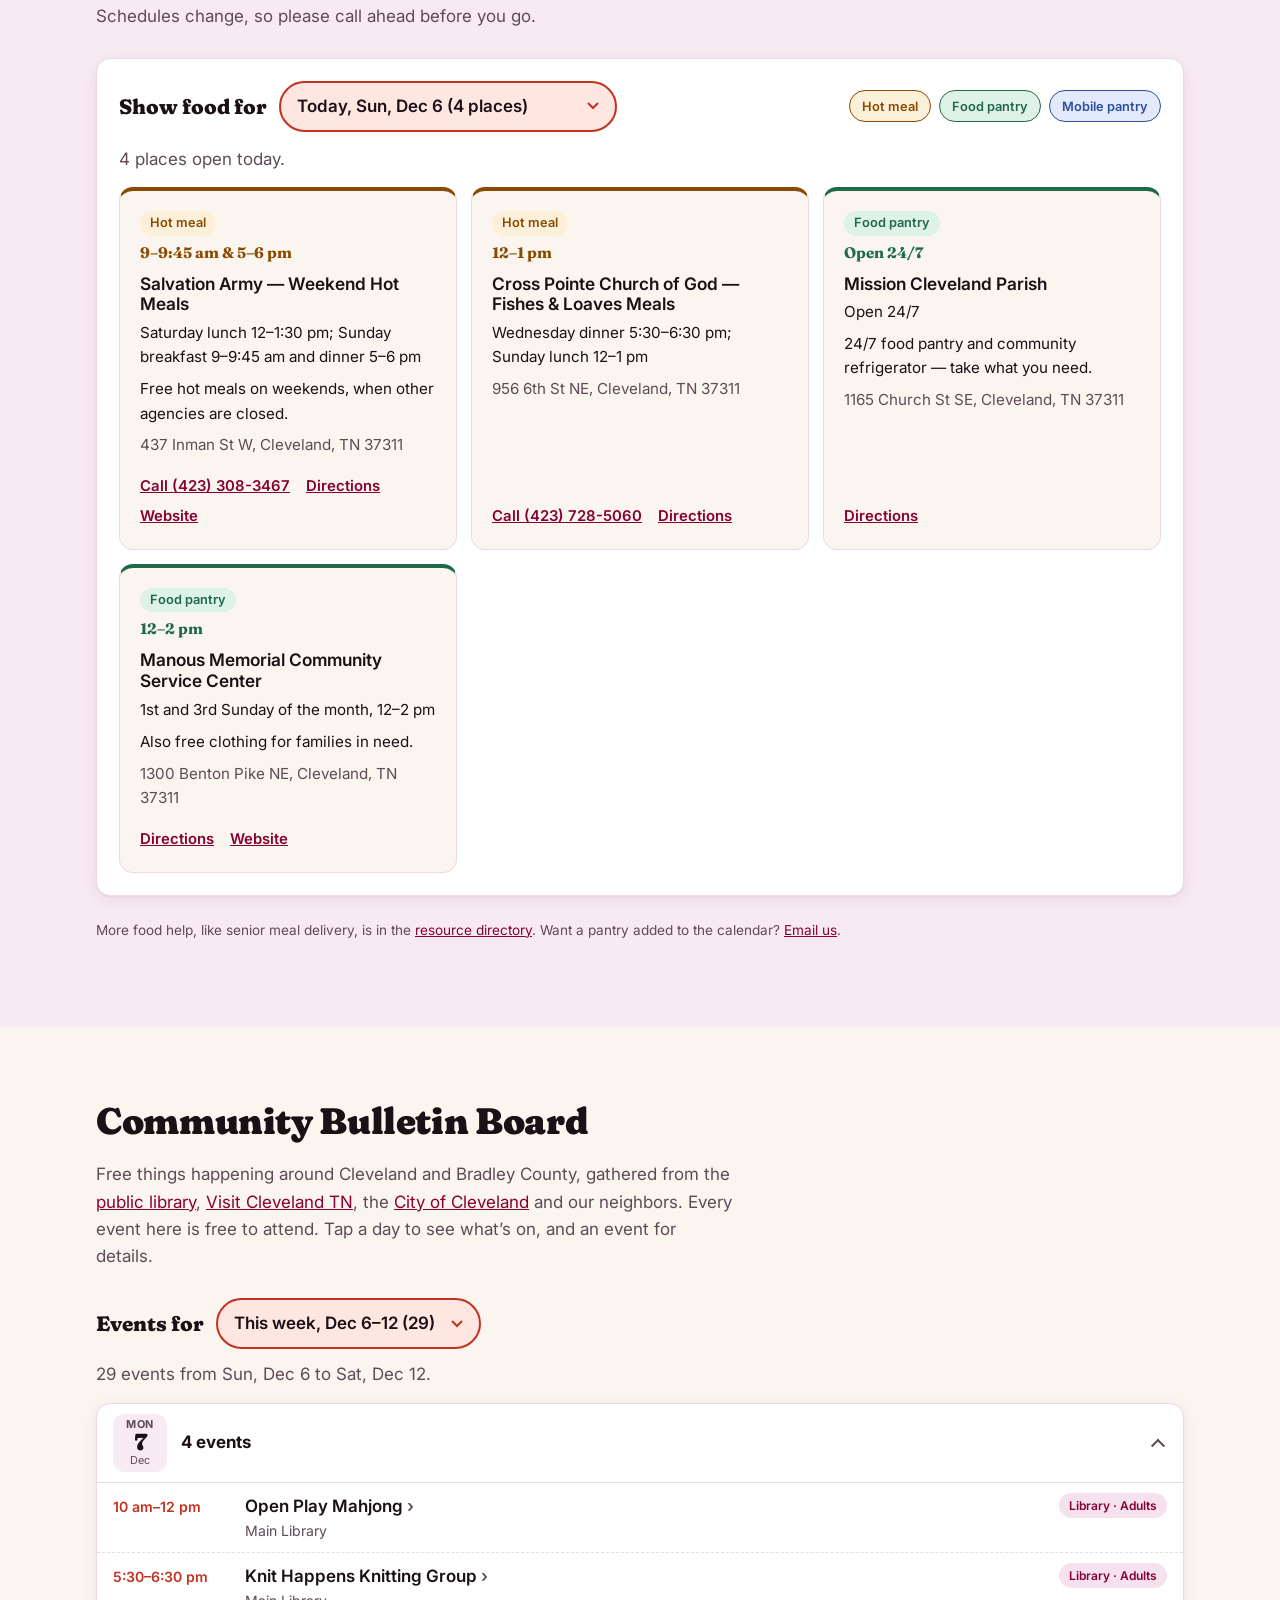
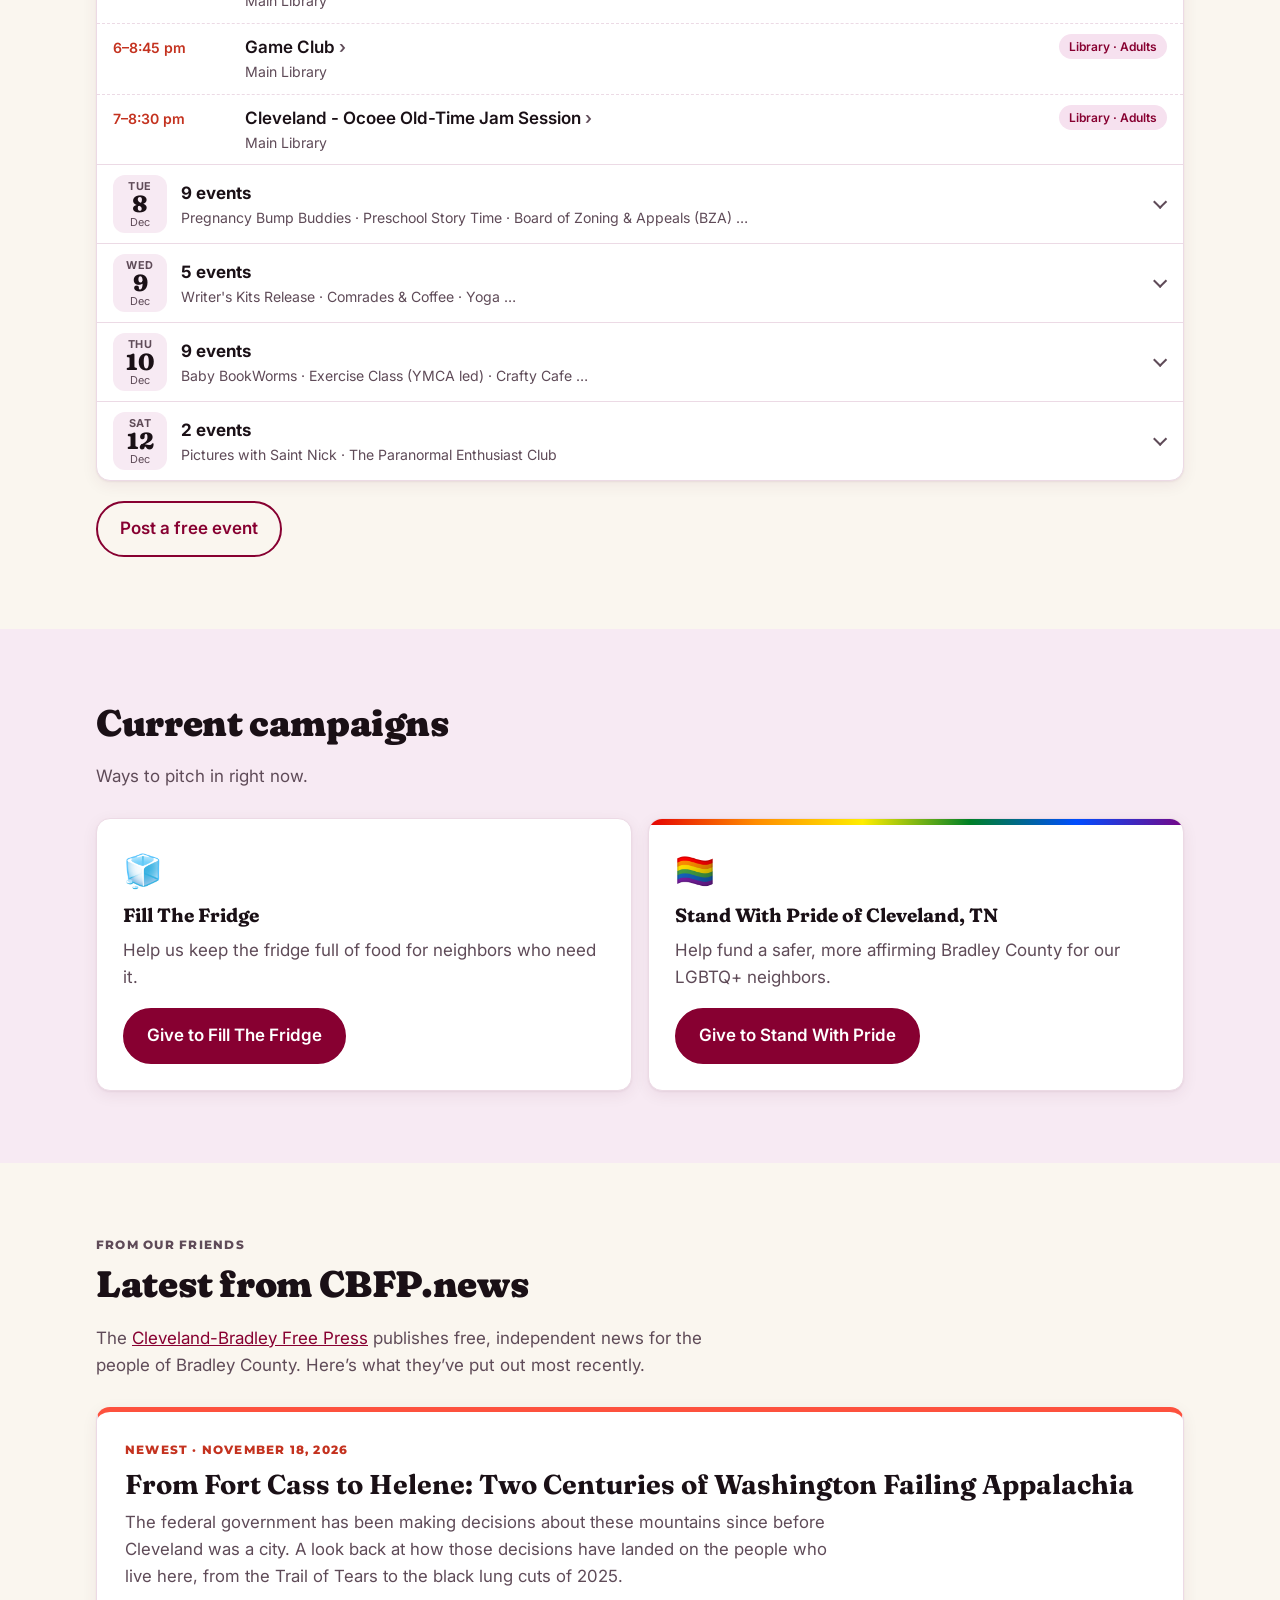
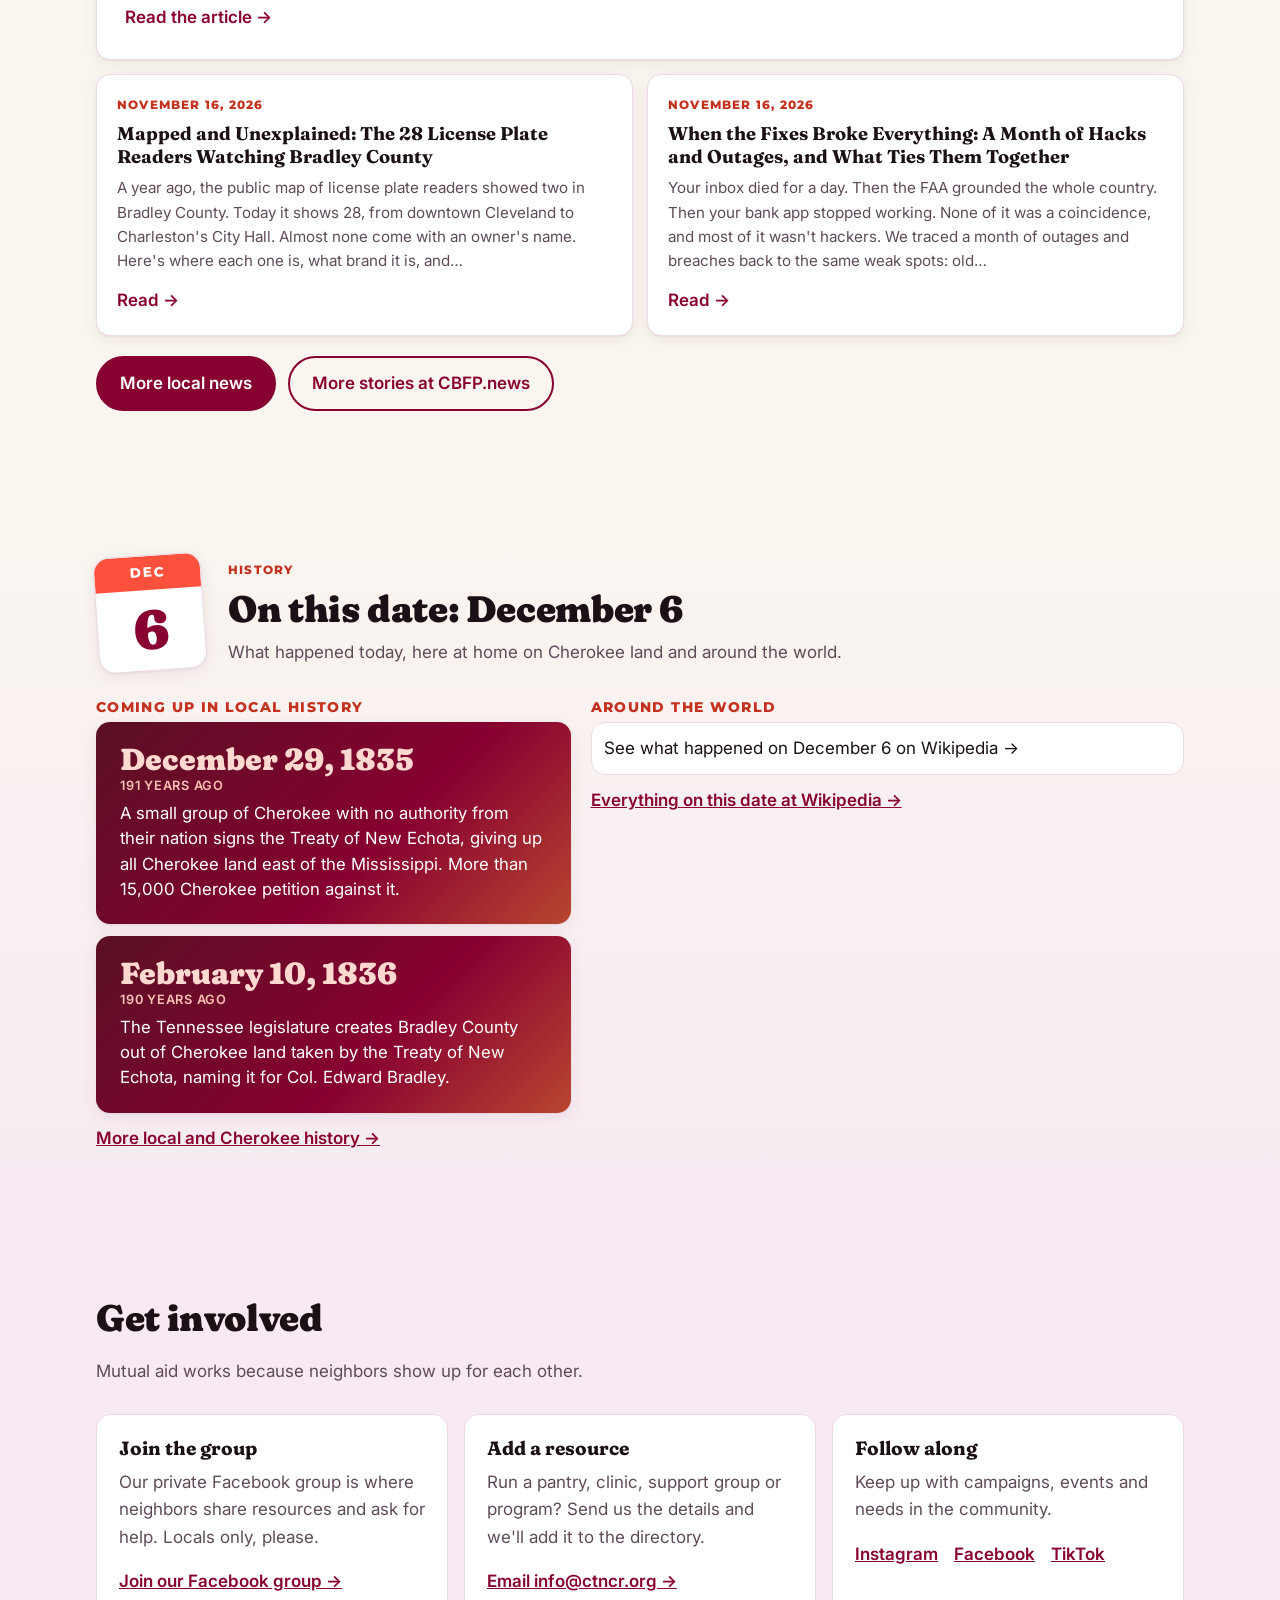
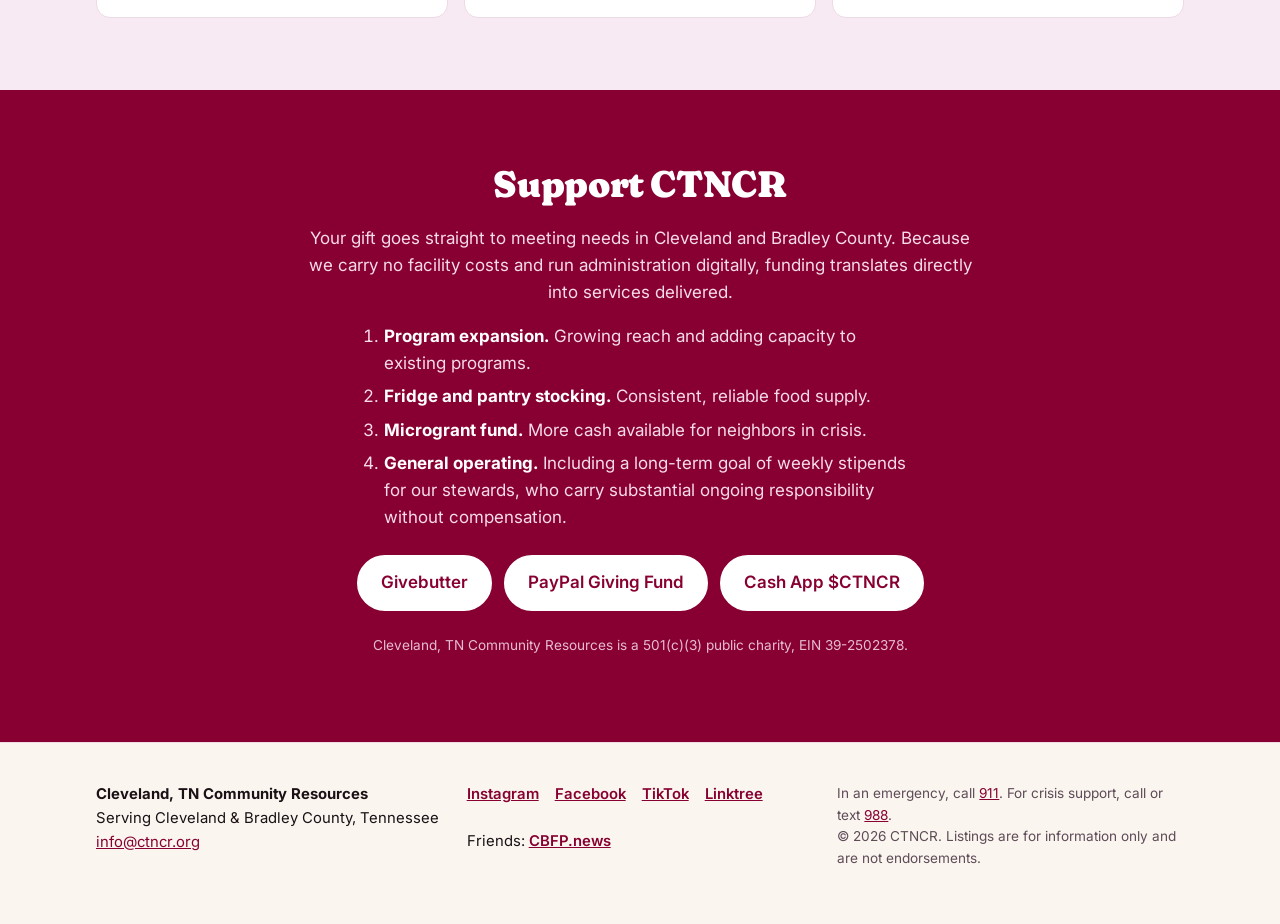
==== commit 36f189ad: "Add Cloudflare Web Analytics to all pages Co-Authored-By: Claude Opus 5.5 <noreply@anthropic.com> Cl" ====
--- a/index.html
+++ b/index.html
@@ -429,5 +429,6 @@
   <script src="stories.js"></script>
   <script src="script.js"></script>
   <script src="on-this-date.js"></script>
+<!-- Cloudflare Web Analytics --><script defer src='https://static.cloudflareinsights.com/beacon.min.js' data-cf-beacon='{"token": "456d02702e1f43e397041fd8fdb1306a"}'></script><!-- End Cloudflare Web Analytics -->
 </body>
 </html>
